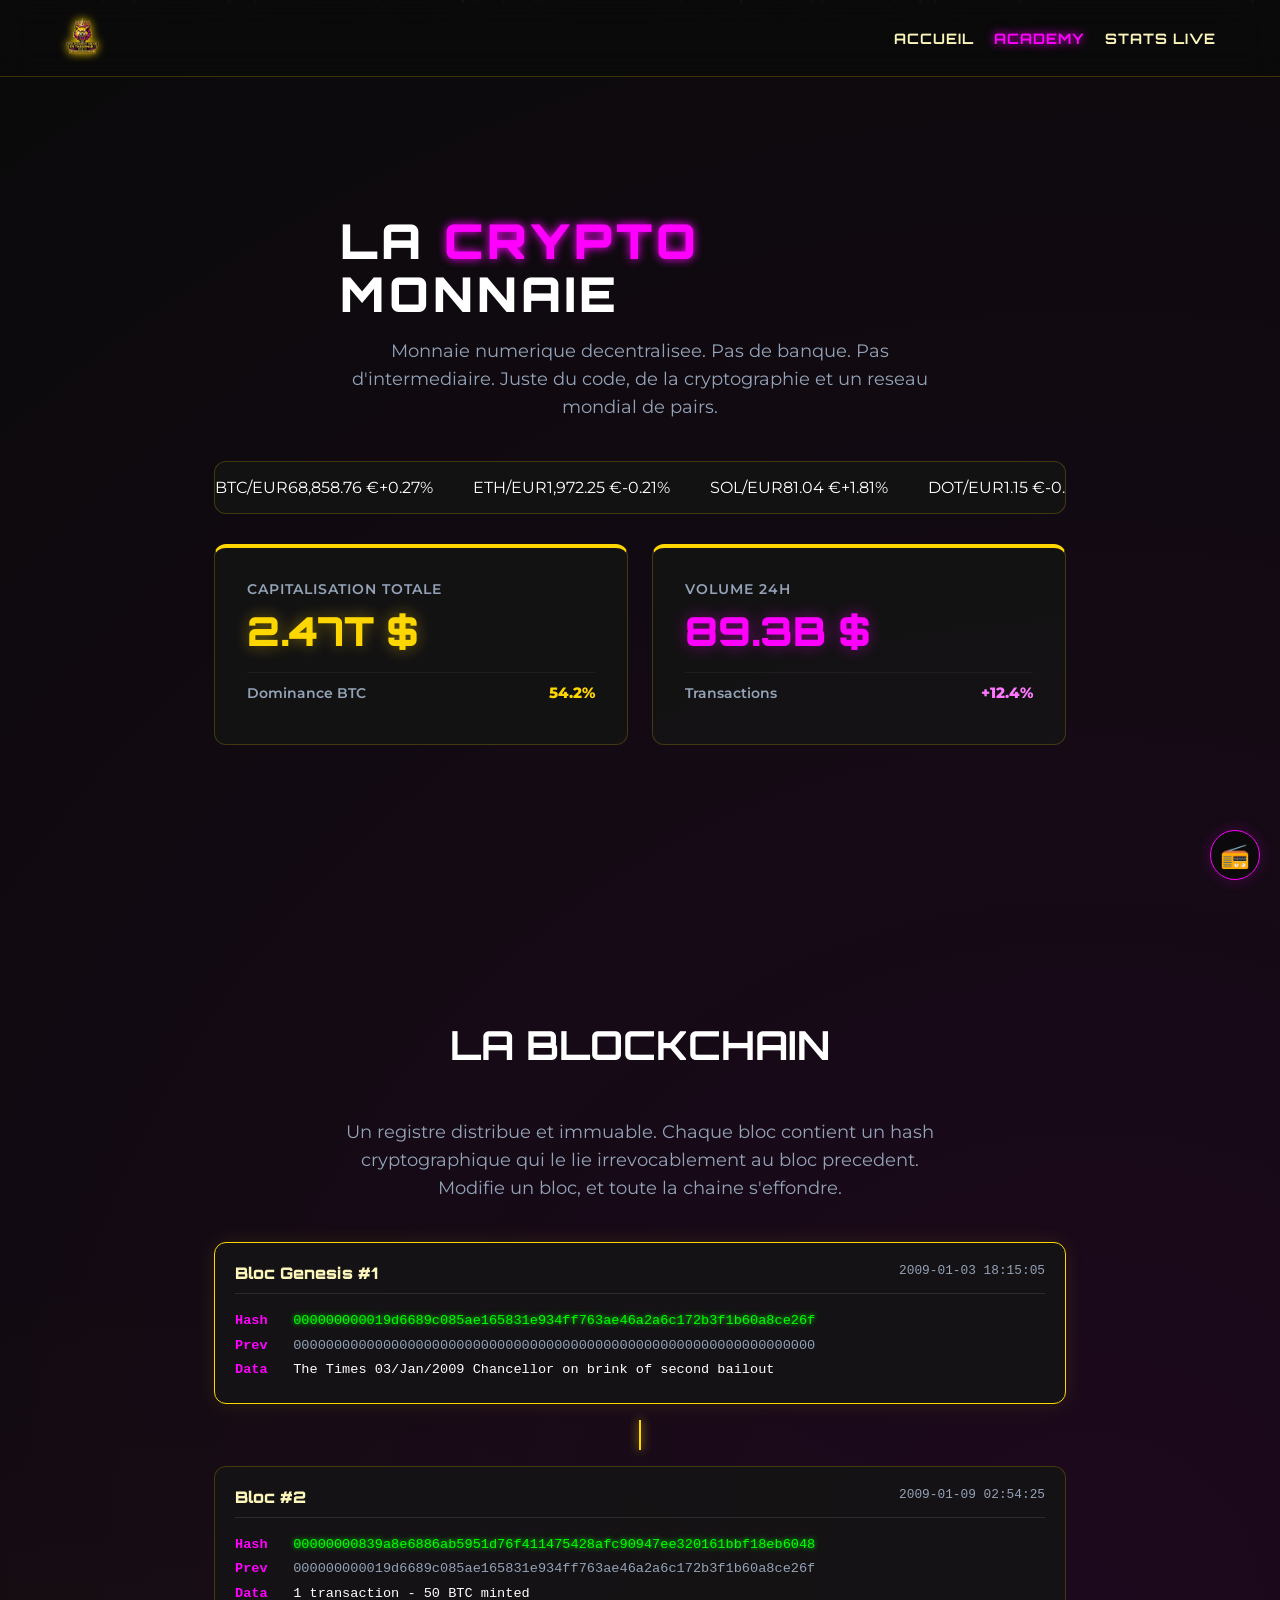
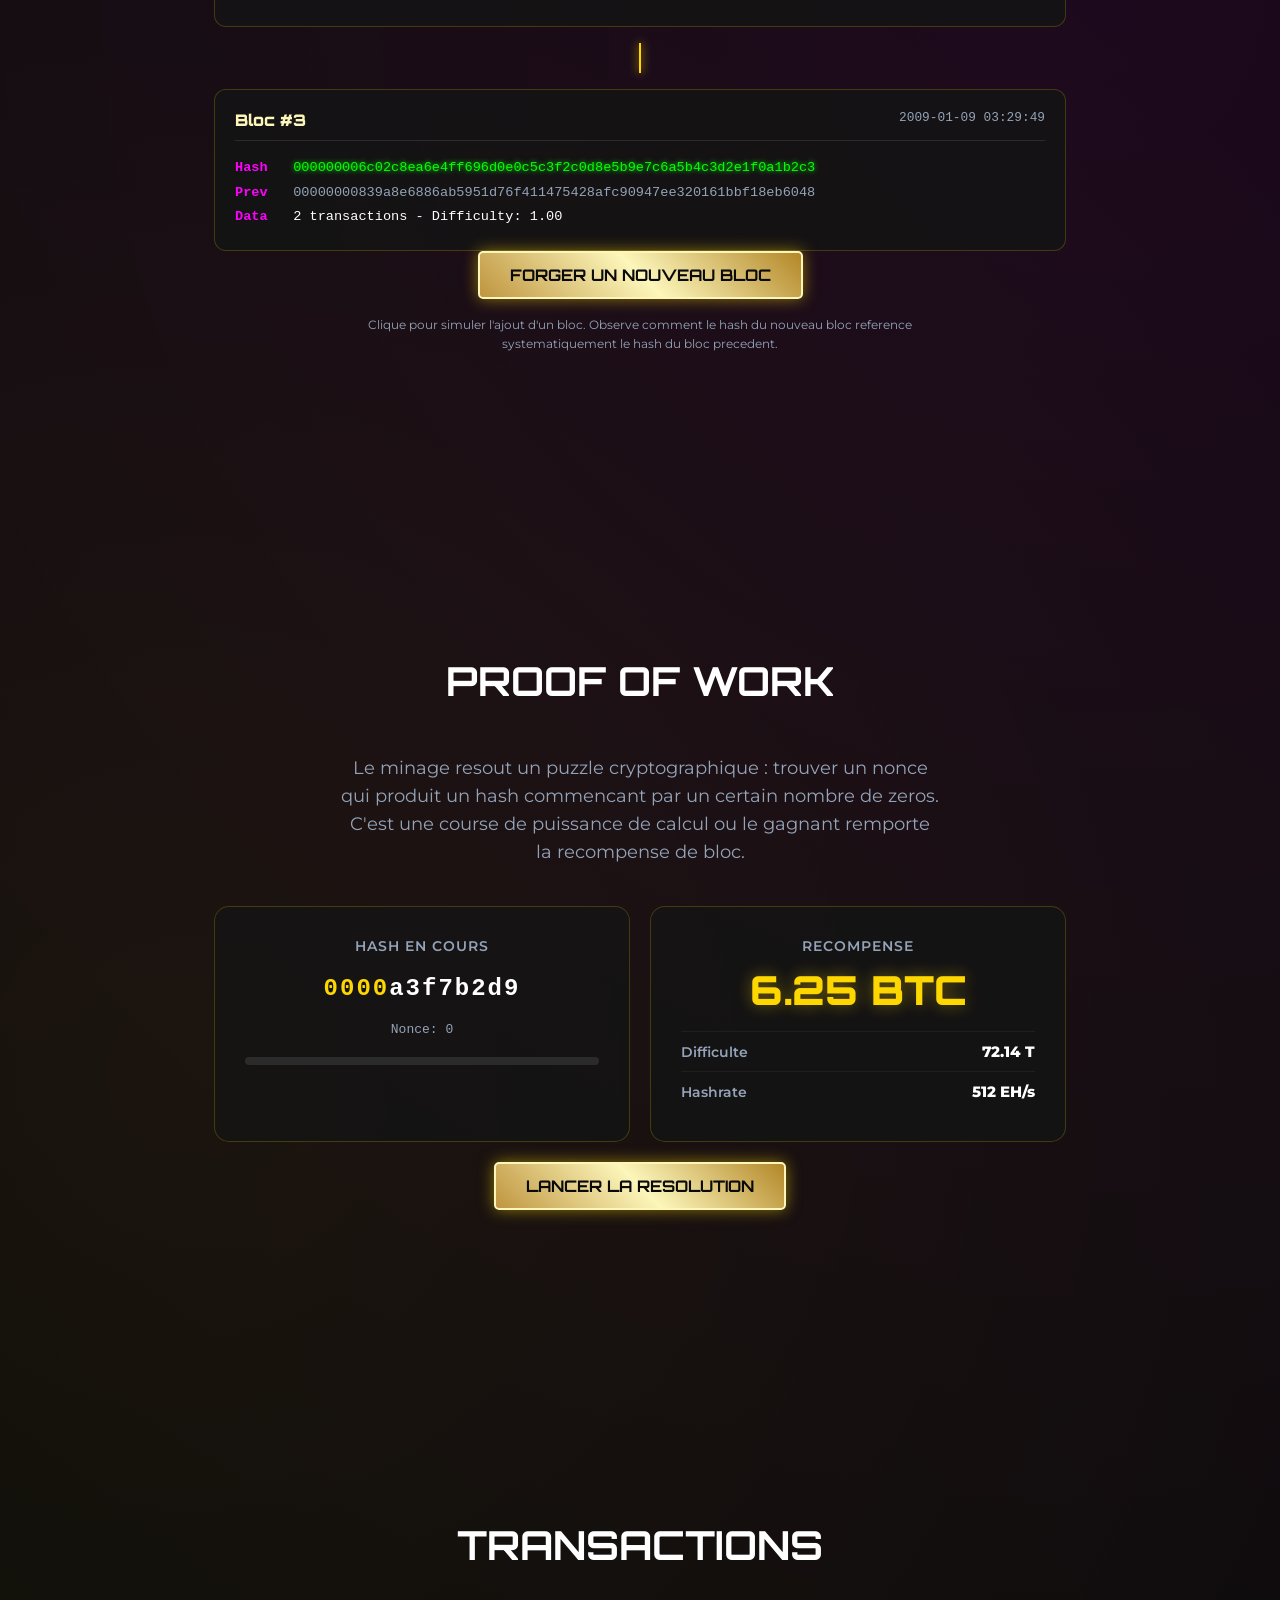
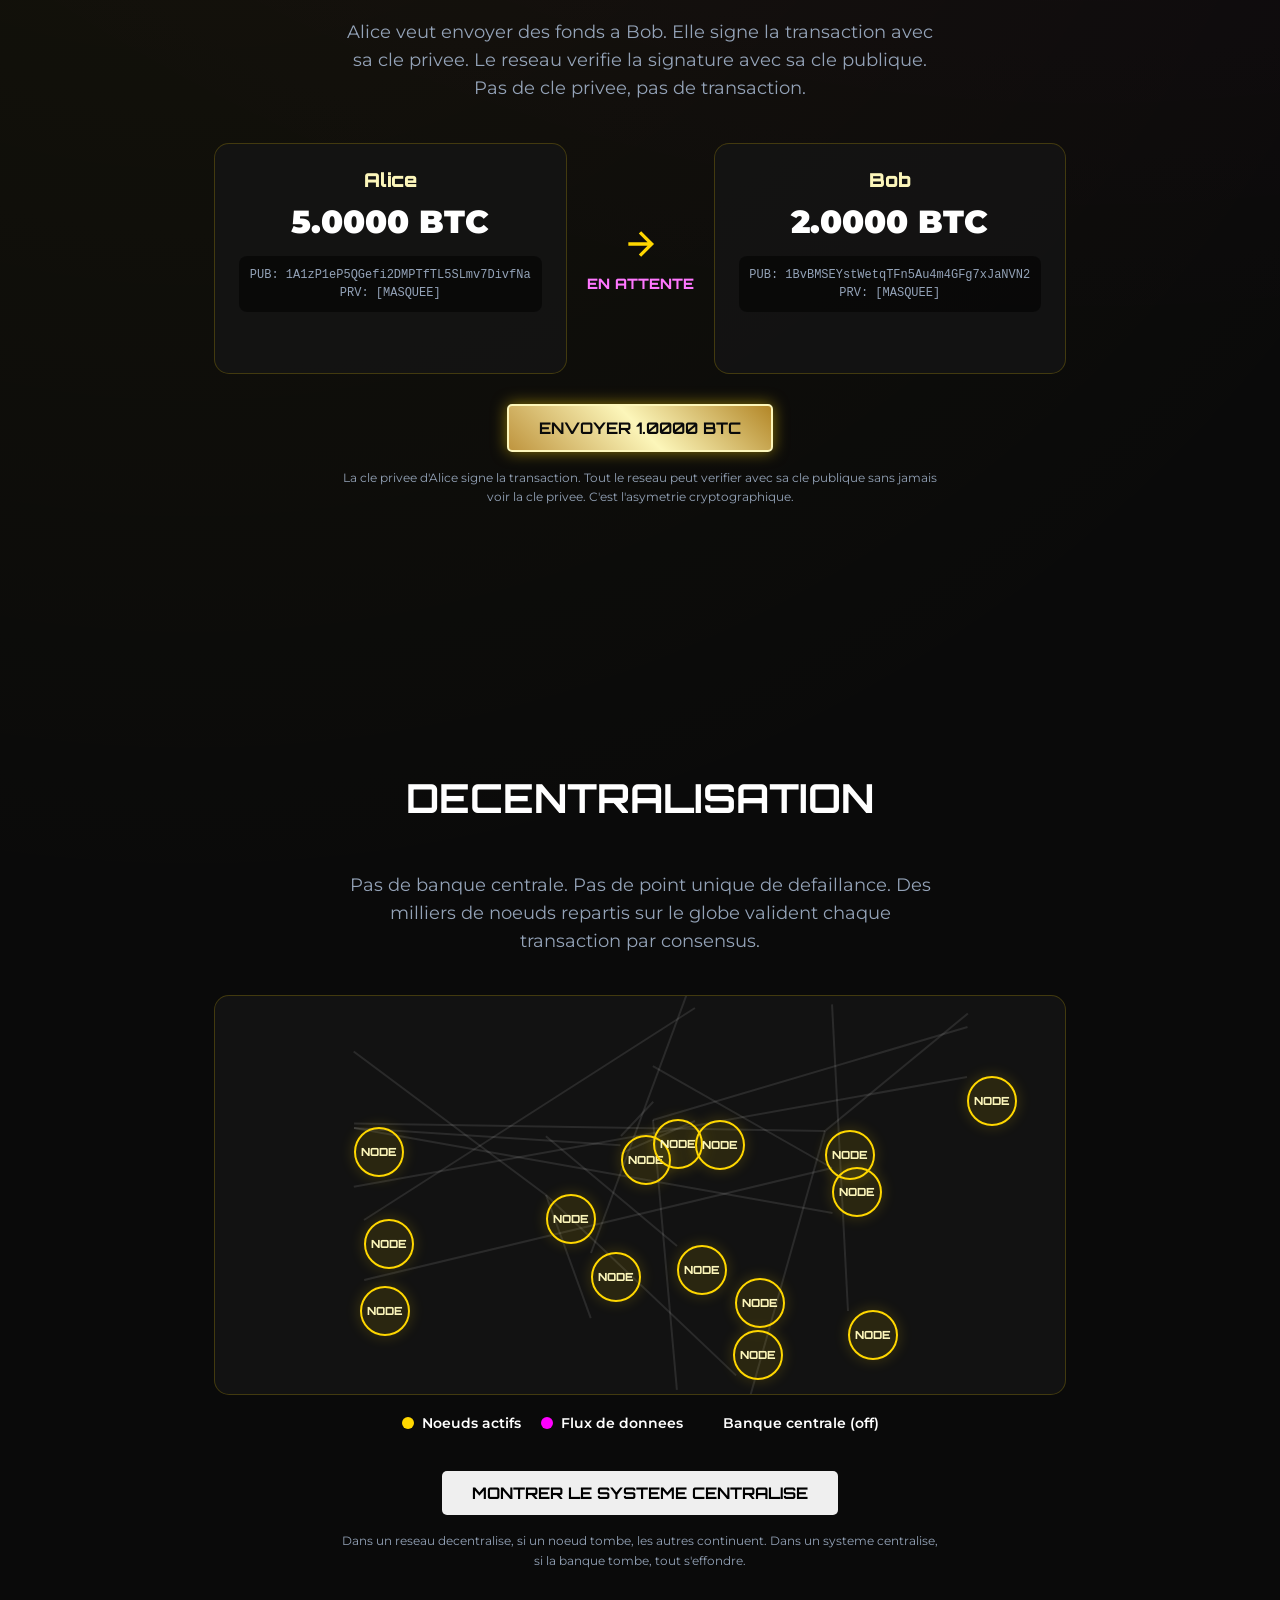
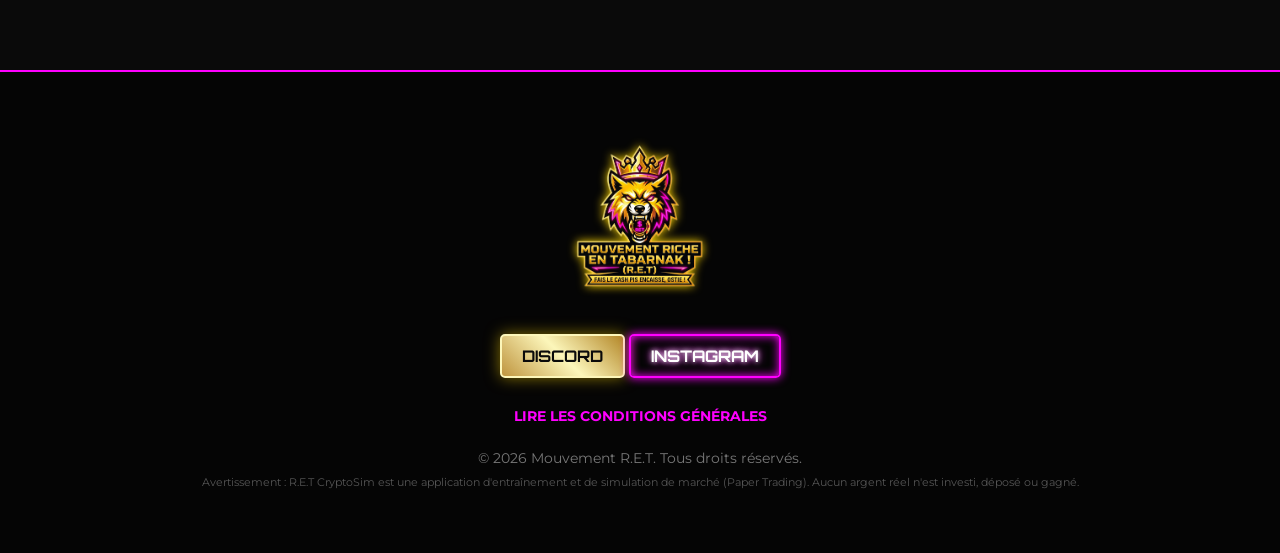
==== academy.html @ a4ea676a "Add files via upload" ====
<!DOCTYPE html>
<html lang="fr">
<head>
    <meta charset="UTF-8">
    <meta name="viewport" content="width=device-width, initial-scale=1.0">
    <title>R.E.T Academy ! Comment Fonctionne la Crypto</title>
    <link href="https://fonts.googleapis.com/css2?family=Montserrat:wght@400;600;800&family=Orbitron:wght@700;900&display=swap" rel="stylesheet">
    <link rel="stylesheet" href="theme.css">
    <style>
        /* Academy-specific overrides */
        :root {
            --purple: #ff00ff; /* Harmonized with neon-pink */
            --purple-light: #ff77ff;
            --gold: #ffd700;
        }

        .header { display: none; } /* Hide old header */
        
        .section {
            min-height: 100vh;
            display: flex; flex-direction: column;
            justify-content: center; align-items: center;
            padding: 120px 24px 60px;
            position: relative;
            max-width: 900px; margin: 0 auto;
        }

        .intro-hero h1 {
            font-size: 48px; font-weight: 900;
            text-transform: uppercase; letter-spacing: 4px;
            line-height: 1.1; margin-bottom: 16px;
            font-family: 'Orbitron', sans-serif;
        }

        .highlight {
            color: var(--neon-pink);
            text-shadow: 0 0 10px var(--neon-pink);
        }

        .ticker-wrap {
            width: 100%; overflow: hidden;
            background: var(--card-bg);
            border: 1px solid var(--border-color);
            border-radius: 12px;
            padding: 16px 0; margin-bottom: 30px;
        }

        .ticker {
            display: flex; gap: 40px;
            animation: ticker 20s linear infinite;
            white-space: nowrap;
        }
        @keyframes ticker { 0% { transform: translateX(0); } 100% { transform: translateX(-50%); } }

        .blockchain-flow { display: flex; flex-direction: column; gap: 16px; width: 100%; position: relative; }
        .block-item {
            background: var(--card-bg);
            border: 1px solid var(--border-color);
            border-radius: 12px;
            padding: 20px;
            position: relative;
            z-index: 2;
            transition: 0.3s;
        }
        .block-item.active { border-color: var(--gold-main); box-shadow: 0 0 20px rgba(255, 215, 0, 0.1); }
        
        .block-header { display: flex; justify-content: space-between; margin-bottom: 15px; border-bottom: 1px solid rgba(255,255,255,0.1); padding-bottom: 10px; }
        .block-number { font-weight: 900; color: var(--gold-light); font-family: 'Orbitron', sans-serif; }
        .block-time { color: #94a3b8; font-size: 0.8rem; font-family: monospace; }
        
        .block-hash { font-family: monospace; font-size: 0.85rem; line-height: 1.8; word-break: break-all; }
        .block-hash .label { color: var(--neon-pink); font-weight: 700; display: inline-block; width: 50px; }
        .block-hash .value { color: #00ff00; text-shadow: 0 0 5px #00ff00; }
        .block-hash .prev { color: #94a3b8; }

        .block-connector {
            width: 2px; height: 30px;
            background: var(--gold-main);
            margin: 0 auto;
            position: relative;
            z-index: 1;
            box-shadow: 0 0 10px var(--gold-main);
        }

        .mining-dashboard { display: grid; grid-template-columns: 1fr 1fr; gap: 20px; margin-bottom: 20px; width: 100%; }
        @media (max-width: 768px) { .mining-dashboard { grid-template-columns: 1fr; } }

        .mining-visual {
            background: var(--card-bg);
            border: 1px solid var(--border-color);
            border-radius: 15px;
            padding: 30px; text-align: center;
            position: relative;
            overflow: hidden;
        }
        
        .hash-display { font-family: monospace; font-size: 1.5rem; margin: 20px 0; font-weight: 900; letter-spacing: 2px; }
        .hash-display .target { color: var(--gold-main); }
        .hash-display .changing { color: #fff; }
        .nonce-display { color: #94a3b8; font-family: monospace; margin-bottom: 20px; }
        
        .progress-track { width: 100%; height: 8px; background: rgba(255,255,255,0.1); border-radius: 4px; overflow: hidden; }
        .progress-fill { width: 0%; height: 100%; background: var(--gold-main); box-shadow: 0 0 10px var(--gold-main); transition: width 0.05s linear; }
        
        .reward-badge {
            position: absolute; inset: 0; background: rgba(0, 255, 0, 0.1); backdrop-filter: blur(5px);
            display: flex; flex-direction: column; justify-content: center; align-items: center;
            color: #00ff00; font-weight: 900; font-size: 1.2rem; text-shadow: 0 0 10px #00ff00;
            opacity: 0; pointer-events: none; transition: 0.3s; z-index: 10;
        }
        .reward-badge.show { opacity: 1; }

        .tx-scene { display: flex; align-items: center; justify-content: space-between; gap: 20px; width: 100%; margin-bottom: 30px; }
        @media (max-width: 768px) { .tx-scene { flex-direction: column; } }
        
        .wallet-card {
            background: var(--card-bg);
            border: 1px solid var(--border-color);
            border-radius: 15px;
            padding: 24px; text-align: center;
            flex: 1; position: relative;
            transition: 0.3s;
        }
        .wallet-card.sending { border-color: var(--neon-pink); box-shadow: 0 0 20px rgba(255,0,255,0.2); transform: scale(1.05); }
        .wallet-card.receiving { border-color: #00ff00; box-shadow: 0 0 20px rgba(0,255,0,0.2); transform: scale(1.05); }
        
        .wallet-name { font-weight: 900; font-family: 'Orbitron', sans-serif; font-size: 1.2rem; color: var(--gold-light); margin-bottom: 10px; }
        .wallet-balance { font-size: 2rem; font-weight: 900; margin-bottom: 15px; color: #fff; }
        .wallet-key { font-family: monospace; font-size: 0.75rem; color: #94a3b8; line-height: 1.5; background: rgba(0,0,0,0.5); padding: 10px; border-radius: 8px; word-break: break-all; }
        
        .signature-strip { background: var(--neon-pink); color: #fff; font-size: 0.7rem; font-weight: 800; padding: 4px; margin-top: 15px; border-radius: 4px; opacity: 0; transition: 0.3s; }
        .signature-strip.visible { opacity: 1; }
        
        .tx-arrow { display: flex; flex-direction: column; align-items: center; color: var(--gold-main); }
        .tx-arrow svg { width: 40px; height: 40px; stroke: currentColor; stroke-width: 2; fill: none; margin-bottom: 10px; }
        .tx-status { font-family: 'Orbitron', sans-serif; font-weight: 800; font-size: 0.9rem; color: var(--purple-light); }

        .network-container {
            width: 100%; height: 400px;
            background: var(--card-bg);
            border: 1px solid var(--border-color);
            border-radius: 15px;
            position: relative; overflow: hidden;
            margin-bottom: 20px;
        }
        
        .network-node {
            position: absolute; width: 50px; height: 50px;
            background: rgba(255, 215, 0, 0.1); border: 2px solid var(--gold-main);
            border-radius: 50%; display: flex; justify-content: center; align-items: center;
            font-family: 'Orbitron', sans-serif; font-size: 0.7rem; font-weight: 800;
            color: var(--gold-light); z-index: 2; box-shadow: 0 0 15px rgba(255, 215, 0, 0.2);
            transition: all 0.5s ease;
            animation: pulse-node 2s infinite alternate;
        }
        @keyframes pulse-node { to { box-shadow: 0 0 25px rgba(255, 215, 0, 0.5); } }
        
        .network-node.active { background: var(--neon-pink); border-color: var(--neon-pink); color: #fff; box-shadow: 0 0 20px var(--neon-pink); animation: pulse-active 1s infinite alternate; }
        @keyframes pulse-active { to { box-shadow: 0 0 40px var(--neon-pink); } }
        
        .network-line {
            position: absolute; height: 2px; background: rgba(255, 255, 255, 0.1);
            transform-origin: 0 50%; z-index: 1; transition: all 0.5s ease;
        }
        .network-line.active { background: linear-gradient(90deg, var(--neon-pink), var(--gold-main)); box-shadow: 0 0 10px var(--neon-pink); height: 3px; }
        
        .central-entity {
            position: absolute; top: 50%; left: 50%; transform: translate(-50%, -50%) scale(0.5);
            width: 100px; height: 100px; background: #0a0a0a; border: 3px solid #ff3333;
            border-radius: 50%; display: flex; justify-content: center; align-items: center;
            font-family: 'Orbitron', sans-serif; font-weight: 900; color: #ff3333;
            box-shadow: 0 0 30px rgba(255,0,0,0.6); z-index: 5; opacity: 0; transition: all 0.5s cubic-bezier(0.175, 0.885, 0.32, 1.275);
            pointer-events: none;
        }
        .central-entity.visible { opacity: 1; transform: translate(-50%, -50%) scale(1); pointer-events: auto; }
        
        .network-legend { display: flex; gap: 20px; justify-content: center; flex-wrap: wrap; margin-bottom: 20px; }
        .legend-item { display: flex; align-items: center; gap: 8px; font-size: 0.85rem; font-weight: 600; }
        .legend-dot { width: 12px; height: 12px; border-radius: 50%; }
        
        /* Specific state for centralized nodes to ensure they are on top of lines but below bank */
        .network-node { z-index: 4; }
        .network-line { z-index: 2; }

        /* Bottom Navigation Fixed */
        .bottom-nav {
            position: fixed; bottom: 0; left: 0; right: 0;
            background: rgba(10, 10, 10, 0.95); backdrop-filter: blur(15px);
            border-top: 1px solid var(--border-color);
            display: flex; justify-content: space-around; align-items: center;
            padding: 10px 0; z-index: 1000; box-shadow: 0 -10px 30px rgba(0,0,0,0.5);
        }
        
        .nav-item {
            display: flex; flex-direction: column; align-items: center; gap: 4px;
            color: #94a3b8; text-decoration: none; font-size: 0.75rem; font-weight: 700;
            transition: 0.3s; padding: 5px 15px; border-radius: 12px;
        }
        .nav-item svg { width: 24px; height: 24px; stroke: currentColor; stroke-width: 2; fill: none; }
        .nav-item:hover, .nav-item.active { color: var(--gold-main); background: rgba(255,215,0,0.1); }
        
        .particles { position: fixed; inset: 0; pointer-events: none; z-index: 0; overflow: hidden; }
        .particle {
            position: absolute; width: 3px; height: 3px; background: var(--gold-main);
            border-radius: 50%; box-shadow: 0 0 10px var(--gold-main);
            animation: float 20s infinite linear; opacity: 0;
        }
        @keyframes float {
            0% { transform: translateY(100vh) translateX(0); opacity: 0; }
            10% { opacity: 0.5; }
            90% { opacity: 0.5; }
            100% { transform: translateY(-100px) translateX(100px); opacity: 0; }
        }
    </style>
</head>
<body>

<div class="particles" id="particles"></div>

<nav class="navbar">
    <a href="index.html"><img src="RETtransp.jpg" alt="Logo R.E.T" class="nav-logo"></a>
    <div class="nav-links">
        <a href="index.html" class="nav-link">Accueil</a>
        <a href="academy.html" class="nav-link active">Academy</a>
        <a href="analytics.html" class="nav-link">Stats Live</a>
    </div>
</nav>

<main id="app-content">
<section class="section" id="intro">
    <div class="intro-hero fade-in">
        <h1>La <span class="highlight">Crypto</span><br>Monnaie</h1>
        <p class="section-subtitle">
            Monnaie numerique decentralisee. Pas de banque. Pas d'intermediaire. 
            Juste du code, de la cryptographie et un reseau mondial de pairs.
        </p>
    </div>

    <div class="ticker-wrap fade-in delay-1">
        <div class="ticker">
            <div class="ticker-item"><span class="ticker-pair">BTC/EUR</span><span class="ticker-price">68,858.76 &euro;</span><span class="ticker-change pos">+0.27%</span></div>
            <div class="ticker-item"><span class="ticker-pair">ETH/EUR</span><span class="ticker-price">1,972.25 &euro;</span><span class="ticker-change neg">-0.21%</span></div>
            <div class="ticker-item"><span class="ticker-pair">SOL/EUR</span><span class="ticker-price">81.04 &euro;</span><span class="ticker-change pos">+1.81%</span></div>
            <div class="ticker-item"><span class="ticker-pair">DOT/EUR</span><span class="ticker-price">1.15 &euro;</span><span class="ticker-change neg">-0.73%</span></div>
            <div class="ticker-item"><span class="ticker-pair">ENA/EUR</span><span class="ticker-price">0.11 &euro;</span><span class="ticker-change neg">-0.08%</span></div>
            <div class="ticker-item"><span class="ticker-pair">BTC/EUR</span><span class="ticker-price">68,858.76 &euro;</span><span class="ticker-change pos">+0.27%</span></div>
            <div class="ticker-item"><span class="ticker-pair">ETH/EUR</span><span class="ticker-price">1,972.25 &euro;</span><span class="ticker-change neg">-0.21%</span></div>
            <div class="ticker-item"><span class="ticker-pair">SOL/EUR</span><span class="ticker-price">81.04 &euro;</span><span class="ticker-change pos">+1.81%</span></div>
            <div class="ticker-item"><span class="ticker-pair">DOT/EUR</span><span class="ticker-price">1.15 &euro;</span><span class="ticker-change neg">-0.73%</span></div>
            <div class="ticker-item"><span class="ticker-pair">ENA/EUR</span><span class="ticker-price">0.11 &euro;</span><span class="ticker-change neg">-0.08%</span></div>
        </div>
    </div>

    <div class="grid-2 fade-in delay-2">
        <div class="card">
            <div class="card-label">Capitalisation Totale</div>
            <div class="card-value gold">2.47T $</div>
            <div class="stat-row">
                <span class="stat-label">Dominance BTC</span>
                <span class="stat-value" style="color: var(--gold)">54.2%</span>
            </div>
        </div>
        <div class="card">
            <div class="card-label">Volume 24H</div>
            <div class="card-value purple">89.3B $</div>
            <div class="stat-row">
                <span class="stat-label">Transactions</span>
                <span class="stat-value" style="color: var(--purple-light)">+12.4%</span>
            </div>
        </div>
    </div>
</section>

<section class="section" id="blockchain">
    <h2 class="section-title fade-in">La Blockchain</h2>
    <p class="section-subtitle fade-in">
        Un registre distribue et immuable. Chaque bloc contient un hash cryptographique 
        qui le lie irrevocablement au bloc precedent. Modifie un bloc, et toute la chaine s'effondre.
    </p>

    <div class="blockchain-flow fade-in delay-1" id="blockchain-flow">
        <div class="block-item active" id="block-1">
            <div class="block-header">
                <span class="block-number">Bloc Genesis #1</span>
                <span class="block-time">2009-01-03 18:15:05</span>
            </div>
            <div class="block-hash">
                <div><span class="label">Hash      </span> <span class="value">000000000019d6689c085ae165831e934ff763ae46a2a6c172b3f1b60a8ce26f</span></div>
                <div><span class="label">Prev      </span> <span class="prev">0000000000000000000000000000000000000000000000000000000000000000</span></div>
                <div><span class="label">Data      </span> <span style="color: var(--text-muted)">The Times 03/Jan/2009 Chancellor on brink of second bailout</span></div>
            </div>
        </div>

        <div class="block-connector"></div>

        <div class="block-item" id="block-2">
            <div class="block-header">
                <span class="block-number">Bloc #2</span>
                <span class="block-time">2009-01-09 02:54:25</span>
            </div>
            <div class="block-hash">
                <div><span class="label">Hash      </span> <span class="value">00000000839a8e6886ab5951d76f411475428afc90947ee320161bbf18eb6048</span></div>
                <div><span class="label">Prev      </span> <span class="prev">000000000019d6689c085ae165831e934ff763ae46a2a6c172b3f1b60a8ce26f</span></div>
                <div><span class="label">Data      </span> <span style="color: var(--text-muted)">1 transaction - 50 BTC minted</span></div>
            </div>
        </div>

        <div class="block-connector"></div>

        <div class="block-item" id="block-3">
            <div class="block-header">
                <span class="block-number">Bloc #3</span>
                <span class="block-time">2009-01-09 03:29:49</span>
            </div>
            <div class="block-hash">
                <div><span class="label">Hash      </span> <span class="value">000000006c02c8ea6e4ff696d0e0c5c3f2c0d8e5b9e7c6a5b4c3d2e1f0a1b2c3</span></div>
                <div><span class="label">Prev      </span> <span class="prev">00000000839a8e6886ab5951d76f411475428afc90947ee320161bbf18eb6048</span></div>
                <div><span class="label">Data      </span> <span style="color: var(--text-muted)">2 transactions - Difficulty: 1.00</span></div>
            </div>
        </div>
    </div>

    <button class="btn btn-gold fade-in delay-2" onclick="addBlock()">
        Forger un Nouveau Bloc
    </button>
    <p class="section-subtitle" style="margin-top: 16px; font-size: 12px;">
        Clique pour simuler l'ajout d'un bloc. Observe comment le hash du nouveau bloc 
        reference systematiquement le hash du bloc precedent.
    </p>
</section>

<section class="section" id="mining">
    <h2 class="section-title fade-in">Proof of Work</h2>
    <p class="section-subtitle fade-in">
        Le minage resout un puzzle cryptographique : trouver un nonce qui produit un hash 
        commencant par un certain nombre de zeros. C'est une course de puissance de calcul 
        ou le gagnant remporte la recompense de bloc.
    </p>

    <div class="mining-dashboard fade-in delay-1">
        <div class="mining-visual" id="mine-panel">
            <div class="card-label">Hash en cours</div>
            <div class="hash-display" id="hash-display">
                <span class="target">0000</span><span class="changing">a3f7b2d9</span>
            </div>
            <div class="nonce-display" id="nonce-display">Nonce: 0</div>
            <div class="progress-track">
                <div class="progress-fill" id="mine-progress"></div>
            </div>
        </div>
        <div class="mining-visual">
            <div class="card-label">Recompense</div>
            <div class="card-value gold" style="margin-top: 10px;">6.25 BTC</div>
            <div class="stat-row">
                <span class="stat-label">Difficulte</span>
                <span class="stat-value">72.14 T</span>
            </div>
            <div class="stat-row">
                <span class="stat-label">Hashrate</span>
                <span class="stat-value">512 EH/s</span>
            </div>
            <div class="reward-badge" id="reward-badge">
                <span style="font-size: 16px;">&#10003;</span> BLOC VALIDE
            </div>
        </div>
    </div>

    <button class="btn btn-gold fade-in delay-2" onclick="startMining()" id="mine-btn">
        Lancer la Resolution
    </button>
</section>

<section class="section" id="tx">
    <h2 class="section-title fade-in">Transactions</h2>
    <p class="section-subtitle fade-in">
        Alice veut envoyer des fonds a Bob. Elle signe la transaction avec sa cle privee. 
        Le reseau verifie la signature avec sa cle publique. Pas de cle privee, pas de transaction.
    </p>

    <div class="tx-scene fade-in delay-1">
        <div class="wallet-card" id="wallet-alice">
            <div class="wallet-name">Alice</div>
            <div class="wallet-balance" id="balance-alice">5.0000 BTC</div>
            <div class="wallet-key">
                <span style="color: var(--text-dim)">PUB:</span> 1A1zP1eP5QGefi2DMPTfTL5SLmv7DivfNa<br>
                <span style="color: var(--text-dim)">PRV:</span> [MASQUEE]
            </div>
            <div class="signature-strip" id="sig-alice">SIGNATURE ECDSA VERIFIEE</div>
        </div>

        <div class="tx-arrow">
            <svg viewBox="0 0 24 24"><path d="M5 12h14M12 5l7 7-7 7"/></svg>
            <span class="tx-status" id="tx-status">EN ATTENTE</span>
        </div>

        <div class="wallet-card" id="wallet-bob">
            <div class="wallet-name">Bob</div>
            <div class="wallet-balance" id="balance-bob">2.0000 BTC</div>
            <div class="wallet-key">
                <span style="color: var(--text-dim)">PUB:</span> 1BvBMSEYstWetqTFn5Au4m4GFg7xJaNVN2<br>
                <span style="color: var(--text-dim)">PRV:</span> [MASQUEE]
            </div>
            <div class="signature-strip" id="sig-bob">TRANSACTION CONFIRMEE</div>
        </div>
    </div>

    <button class="btn btn-gold fade-in delay-2" onclick="sendTx()" id="tx-btn">
        Envoyer 1.0000 BTC
    </button>
    <p class="section-subtitle" style="margin-top: 16px; font-size: 12px;">
        La cle privee d'Alice signe la transaction. Tout le reseau peut verifier avec sa cle publique 
        sans jamais voir la cle privee. C'est l'asymetrie cryptographique.
    </p>
</section>

<section class="section" id="network">
    <h2 class="section-title fade-in">Decentralisation</h2>
    <p class="section-subtitle fade-in">
        Pas de banque centrale. Pas de point unique de defaillance. 
        Des milliers de noeuds repartis sur le globe valident chaque transaction par consensus.
    </p>

    <div class="network-container" id="network-viz">
        <div class="central-entity" id="central-bank">BCE</div>
    </div>

    <div class="network-legend">
        <div class="legend-item">
            <div class="legend-dot" style="background: var(--gold);"></div>
            <span>Noeuds actifs</span>
        </div>
        <div class="legend-item">
            <div class="legend-dot" style="background: var(--purple);"></div>
            <span>Flux de donnees</span>
        </div>
        <div class="legend-item">
            <div class="legend-dot" style="background: var(--red);"></div>
            <span>Banque centrale (off)</span>
        </div>
    </div>

    <div style="display: flex; gap: 12px; width: 100%; margin-top: 20px; justify-content: center;">
        <button class="btn btn-primary" onclick="toggleCentralized()" id="toggle-central">
            Montrer le Systeme Centralise
        </button>
    </div>
    <p class="section-subtitle" style="margin-top: 16px; font-size: 12px;" id="network-desc">
        Dans un reseau decentralise, si un noeud tombe, les autres continuent. 
        Dans un systeme centralise, si la banque tombe, tout s'effondre.
    </p>
</section>

<script>
(function() {
    // Particules — null-guard for SPA navigation (element may be outside #app-content)
    const particlesContainer = document.getElementById('particles');
    if (particlesContainer) {
        for(let i = 0; i < 30; i++) {
            const p = document.createElement('div');
            p.className = 'particle';
            p.style.left = Math.random() * 100 + 'vw';
            p.style.animationDelay = Math.random() * 15 + 's';
            p.style.opacity = Math.random() * 0.5;
            particlesContainer.appendChild(p);
        }
    }

    // Gestion de l'Ã©tat actif nav
    function setActive(el) {
        document.querySelectorAll('.nav-item').forEach(i => i.classList.remove('active'));
        document.querySelectorAll('.pill').forEach(i => i.classList.remove('active'));
        el.classList.add('active');
    }

    // Effet Blockchain
    var blockCount = 3;
    function addBlock() {
        const flow = document.getElementById('blockchain-flow');
        const connector = document.createElement('div');
        connector.className = 'block-connector';
        
        blockCount++;
        const block = document.createElement('div');
        block.className = 'block-item active';
        block.innerHTML = `
            <div class="block-header">
                <span class="block-number">Bloc #${blockCount}</span>
                <span class="block-time">${new Date().toISOString().replace('T', ' ').split('.')[0]}</span>
            </div>
            <div class="block-hash">
                <div><span class="label">Hash      </span> <span class="value">00000000${Math.random().toString(16).substring(2, 64)}</span></div>
                <div><span class="label">Prev      </span> <span class="prev">REFERENCE BLOC #${blockCount-1}</span></div>
                <div><span class="label">Data      </span> <span style="color: var(--text-muted)">Nouveau bloc forge avec succes</span></div>
            </div>
        `;
        
        flow.appendChild(connector);
        flow.appendChild(block);
        block.scrollIntoView({ behavior: 'smooth' });
    }

    // Simu Minage
    var mining = false;
    function startMining() {
        if(mining) return;
        mining = true;
        const btn = document.getElementById('mine-btn');
        const display = document.getElementById('hash-display');
        const nonce = document.getElementById('nonce-display');
        const progress = document.getElementById('mine-progress');
        const badge = document.getElementById('reward-badge');
        
        btn.innerText = "Calcul en cours...";
        badge.classList.remove('show');
        
        let p = 0;
        const interval = setInterval(() => {
            p += 2;
            progress.style.width = p + '%';
            display.innerHTML = `<span class="target">0000</span><span class="changing">${Math.random().toString(16).substring(2, 10)}</span>`;
            nonce.innerText = 'Nonce: ' + Math.floor(Math.random() * 1000000);
            
            if(p >= 100) {
                clearInterval(interval);
                mining = false;
                btn.innerText = "Lancer la Resolution";
                badge.classList.add('show');
            }
        }, 50);
    }

    // Simu Transaction
    function sendTx() {
        const status = document.getElementById('tx-status');
        const sig = document.getElementById('sig-alice');
        const btn = document.getElementById('tx-btn');
        const alice = document.getElementById('balance-alice');
        const bob = document.getElementById('balance-bob');
        
        btn.disabled = true;
        status.innerText = "SIGNATURE...";
        sig.classList.add('visible');
        
        setTimeout(() => {
            status.innerText = "DIFFUSION...";
            setTimeout(() => {
                status.innerText = "CONFIRME";
                alice.innerText = "4.0000 BTC";
                bob.innerText = "3.0000 BTC";
                document.getElementById('wallet-alice').classList.add('sending');
                document.getElementById('wallet-bob').classList.add('receiving');
                setTimeout(() => {
                    btn.disabled = false;
                }, 2000);
            }, 1500);
        }, 1000);
    }

    // Simu Decentralisation
    function toggleCentralized() {
        const viz = document.getElementById('network-viz');
        const bank = document.getElementById('central-bank');
        const btn = document.getElementById('toggle-central');
        const desc = document.getElementById('network-desc');
        
        // Supprimer les anciens noeuds et lignes (sauf la banque)
        const elementsToRemove = viz.querySelectorAll('.network-node, .network-line');
        elementsToRemove.forEach(el => el.remove());

        if(bank.classList.contains('visible')) {
            bank.classList.remove('visible');
            btn.innerText = "Montrer le Systeme Centralise";
            desc.innerText = "Dans un reseau decentralise, si un noeud tombe, les autres continuent.";
            initNetwork(false);
        } else {
            bank.classList.add('visible');
            btn.innerText = "Revenir au Reseau P2P";
            desc.innerText = "Dans un systeme centralise, si la banque tombe, tout s'effondre.";
            
            for(let i = 0; i < 12; i++) {
                const node = document.createElement('div');
                node.className = 'network-node';
                const angle = (i / 12) * Math.PI * 2;
                node.style.left = 50 + Math.cos(angle) * 35 + '%';
                node.style.top = 50 + Math.sin(angle) * 35 + '%';
                node.style.transform = 'translate(-50%, -50%)';
                node.innerText = 'USER';
                viz.appendChild(node);
                
                const line = document.createElement('div');
                line.className = 'network-line active';
                line.style.left = '50%';
                line.style.top = '50%';
                line.style.width = '35%';
                line.style.transform = `rotate(${angle * 180 / Math.PI}deg)`;
                viz.appendChild(line);
            }
        }
    }

    function initNetwork(clearAll = true) {
        const viz = document.getElementById('network-viz');
        if (!viz) return;

        if (clearAll) {
            viz.innerHTML = '';
            const bank = document.createElement('div');
            bank.className = 'central-entity';
            bank.id = 'central-bank';
            bank.textContent = 'BCE';
            viz.appendChild(bank);
        }
        
        const nodes = [];
        for(let i = 0; i < 15; i++) {
            const node = document.createElement('div');
            node.className = 'network-node';
            node.style.left = Math.random() * 80 + 10 + '%';
            node.style.top = Math.random() * 80 + 10 + '%';
            node.innerText = 'NODE';
            viz.appendChild(node);
            nodes.push(node);
        }
        
        for(let i = 0; i < 20; i++) {
            const n1 = nodes[Math.floor(Math.random() * nodes.length)];
            const n2 = nodes[Math.floor(Math.random() * nodes.length)];
            if(n1 === n2) continue;
            
            const line = document.createElement('div');
            line.className = 'network-line';
            const x1 = parseFloat(n1.style.left);
            const y1 = parseFloat(n1.style.top);
            const x2 = parseFloat(n2.style.left);
            const y2 = parseFloat(n2.style.top);
            
            const dist = Math.sqrt(Math.pow(x2-x1, 2) + Math.pow(y2-y1, 2));
            const angle = Math.atan2(y2-y1, x2-x1) * 180 / Math.PI;
            
            line.style.left = x1 + '%';
            line.style.top = y1 + '%';
            line.style.width = dist + '%';
            line.style.transform = `rotate(${angle}deg)`;
            viz.appendChild(line);
        }
    }

    initNetwork();

    // Expose to window for onclick attributes
    window.addBlock = addBlock;
    window.startMining = startMining;
    window.sendTx = sendTx;
    window.toggleCentralized = toggleCentralized;
})();
</script>
    <footer>
        <img src="RETtransp.jpg" alt="Logo R.E.T" style="max-width: 150px; filter: drop-shadow(0 0 5px var(--gold-main));">
        <div class="btn-container" style="margin-top: 2rem;">
            <a href="https://discord.gg/yRrKqXx8cf" target="_blank" class="btn btn-gold" style="padding: 10px 20px; font-size: 1rem;">Discord</a>
            <a href="https://www.instagram.com/ret_2027/" target="_blank" class="btn btn-neon" style="padding: 10px 20px; font-size: 1rem;">Instagram</a>
        </div>
        
        <p style="margin-top: 1.5rem;">
            <a href="index.html#conditions" style="color: var(--neon-pink); text-decoration: none; font-size: 0.9rem; font-weight: bold; text-transform: uppercase;">Lire les Conditions Générales</a>
        </p>

        <p style="color: #777; margin-top: 1.5rem; font-size: 0.9rem;">© 2026 Mouvement R.E.T. Tous droits réservés.</p>
        <p style="font-size: 0.7rem; color: #555; margin-top: 0.5rem;">Avertissement : R.E.T CryptoSim est une application d'entraînement et de simulation de marché (Paper Trading). Aucun argent réel n'est investi, déposé ou gagné.</p>
    </footer>
</main>

<div class="radio-player-widget collapsed" id="radioWidget" onclick="toggleRadioCollapse(event)">
    <div class="radio-toggle" id="radioToggleBtn" onclick="toggleRadioCollapse(event)">✖</div>
    <div class="radio-content" id="radioContent">
        <div class="radio-btn-icon" id="playIcon" onclick="toggleRadio(event)">▶</div>
        <div class="radio-info" onclick="toggleRadio(event)">
            <span class="radio-title">R.E.T Radio</span>
            <span class="radio-status" id="radioStatus">En pause</span>
        </div>
        
        <div class="volume-container" id="volumeContainer">
            <span class="volume-icon" id="muteIcon" onclick="toggleMute(event)">🔊</span>
            <input type="range" id="volSlider" class="volume-slider" min="0" max="1" step="0.01" value="0.5">
        </div>
    </div>
</div>

<audio id="retAudio" src="https://stream-289.zeno.fm/3hwzff8eunhvv?zt=eyJhbGciOiJIUzI1NiJ9.eyJzdHJlYW0iOiIzaHd6ZmY4ZXVuaHZ2IiwiaG9zdCI6InN0cmVhbS0yODkuemVuby5mbSIsInJ0dGwiOjUsImp0aSI6Il9GVk5FN3djUmRhNllQQUhZZl9aRkEiLCJpYXQiOjE3Nzg1MjM2MjEsImV4cCI6MTc3ODUyMzY4MX0.fV4Pxn9ZHs5DvtwNcL0A6oMiWC_zOVWSBAC7WTfFqiM" preload="none"></audio>

<script src="radio.js"></script>
<script src="router.js"></script>
</body>
</html>
---- theme.css ----
/* RET Global Theme System */
:root {
    --neon-pink: #ff00ff;
    --neon-pink-dark: #b300b3;
    --gold-light: #fcf6ba;
    --gold-main: #ffd700;
    --gold-dark: #aa771c;
    --bg-black: #0a0a0a;
    --card-bg: rgba(20, 20, 20, 0.85);
    --border-color: rgba(255, 215, 0, 0.2);
    --transition-fast: 0.3s ease;
}

* {
    box-sizing: border-box;
    margin: 0;
    padding: 0;
    scroll-behavior: smooth;
}

body {
    background-color: var(--bg-black);
    color: #ffffff;
    font-family: 'Montserrat', sans-serif;
    background-image: 
        radial-gradient(circle at 15% 50%, rgba(255, 215, 0, 0.05) 0%, transparent 50%),
        radial-gradient(circle at 85% 30%, rgba(255, 0, 255, 0.08) 0%, transparent 50%);
    overflow-x: hidden;
}

/* Typography */
h1, h2, h3, h4, .neon-title {
    font-family: 'Orbitron', sans-serif;
    text-transform: uppercase;
}

.neon-pink-text {
    color: #fff;
    text-shadow:
        0 0 5px #fff,
        0 0 10px #fff,
        0 0 20px var(--neon-pink),
        0 0 40px var(--neon-pink),
        0 0 80px var(--neon-pink);
}

.gold-text {
    background: linear-gradient(to right, #bf953f, var(--gold-light), #b38728, var(--gold-light), var(--gold-dark));
    -webkit-background-clip: text;
    background-clip: text;
    color: transparent;
    font-weight: 900;
    text-shadow: 0px 2px 4px rgba(0,0,0,0.8);
}

/* Navigation */
.navbar {
    position: fixed;
    top: 0;
    left: 0;
    right: 0;
    z-index: 1000;
    background: rgba(10, 10, 10, 0.8);
    backdrop-filter: blur(15px);
    border-bottom: 1px solid var(--border-color);
    padding: 1rem 5%;
    display: flex;
    align-items: center;
    justify-content: space-between;
}

.nav-logo {
    height: 40px;
    filter: drop-shadow(0 0 5px var(--gold-main));
}

.nav-links {
    display: flex;
    gap: 20px;
}

.nav-link {
    color: var(--gold-light);
    text-decoration: none;
    font-family: 'Orbitron', sans-serif;
    font-size: 0.9rem;
    font-weight: 700;
    text-transform: uppercase;
    letter-spacing: 1px;
    transition: var(--transition-fast);
}

.nav-link:hover, .nav-link.active {
    color: var(--neon-pink);
    text-shadow: 0 0 10px var(--neon-pink);
}

/* Buttons */
.btn {
    display: inline-block;
    padding: 12px 30px;
    font-size: 1rem;
    font-family: 'Orbitron', sans-serif;
    text-decoration: none;
    text-transform: uppercase;
    font-weight: bold;
    border-radius: 5px;
    transition: var(--transition-fast);
    position: relative;
    overflow: hidden;
    z-index: 1;
    cursor: pointer;
    border: none;
}

.btn-gold {
    background: linear-gradient(45deg, #bf953f, var(--gold-light), #b38728);
    color: var(--bg-black);
    border: 2px solid var(--gold-light);
    box-shadow: 0 0 15px rgba(255, 215, 0, 0.5);
}

.btn-gold:hover {
    box-shadow: 0 0 30px rgba(255, 215, 0, 0.8);
    transform: translateY(-3px);
}

.btn-neon {
    background: transparent;
    color: #fff;
    border: 2px solid var(--neon-pink);
    box-shadow: 0 0 10px var(--neon-pink), inset 0 0 10px var(--neon-pink);
    text-shadow: 0 0 5px #fff, 0 0 10px var(--neon-pink);
}

.btn-neon:hover {
    background: var(--neon-pink);
    box-shadow: 0 0 30px var(--neon-pink), inset 0 0 20px var(--neon-pink-dark);
    transform: translateY(-3px);
}

/* Cards */
.card {
    background: var(--card-bg);
    border: 1px solid var(--border-color);
    border-top: 4px solid var(--gold-main);
    padding: 2rem;
    border-radius: 12px;
    transition: var(--transition-fast);
    position: relative;
    overflow: hidden;
}

.card:hover {
    transform: translateY(-5px);
    box-shadow: 0 10px 30px rgba(255, 215, 0, 0.1);
    border-color: var(--neon-pink);
}

/* Footer */
footer {
    text-align: center;
    padding: 4rem 2rem;
    background: #050505;
    border-top: 2px solid var(--neon-pink);
}

/* Sections */
section {
    padding: 5rem 10%;
}

.section-title {
    text-align: center;
    font-size: 2.5rem;
    margin-bottom: 3rem;
}

/* Utility */
.text-center { text-align: center; }
.m-auto { margin: 0 auto; }

/* =========================================
   GLOBAL UTILITIES & ENHANCEMENTS
   ========================================= */

/* Animations */
.fade-in { 
    animation: fadeIn 0.8s cubic-bezier(0.4, 0, 0.2, 1) forwards; 
    opacity: 0; 
    transform: translateY(20px); 
}
.delay-1 { animation-delay: 0.2s; }
.delay-2 { animation-delay: 0.4s; }

@keyframes fadeIn {
    to { opacity: 1; transform: translateY(0); }
}

/* Grids */
.grid-2 {
    display: grid;
    grid-template-columns: repeat(auto-fit, minmax(300px, 1fr));
    gap: 24px;
    width: 100%;
}

/* Subtitles */
.section-subtitle {
    text-align: center;
    color: #94a3b8;
    max-width: 600px;
    margin: 0 auto 40px;
    line-height: 1.6;
    font-size: 1.1rem;
}

/* Enhanced Card Elements */
.card-label {
    font-size: 0.9rem;
    color: #94a3b8;
    text-transform: uppercase;
    letter-spacing: 1px;
    margin-bottom: 8px;
    font-weight: 600;
}

.card-value {
    font-size: 2.5rem;
    font-weight: 900;
    font-family: 'Orbitron', sans-serif;
    margin-bottom: 16px;
    text-shadow: 0 0 15px rgba(255, 255, 255, 0.1);
}

.card-value.gold { color: var(--gold-main); text-shadow: 0 0 15px rgba(255, 215, 0, 0.4); }
.card-value.purple { color: var(--neon-pink); text-shadow: 0 0 15px rgba(255, 0, 255, 0.4); }

.stat-row {
    display: flex;
    justify-content: space-between;
    align-items: center;
    padding: 10px 0;
    border-top: 1px solid rgba(255, 255, 255, 0.05);
}

.stat-row:first-of-type {
    margin-top: 10px;
}

.stat-label {
    color: #94a3b8;
    font-size: 0.85rem;
    font-weight: 600;
}

.stat-value {
    font-weight: 800;
    font-size: 0.95rem;
}

/* Forms & Inputs */
.input-group {
    display: flex;
    gap: 10px;
    margin-bottom: 15px;
    flex-wrap: wrap;
}

input, select, textarea {
    background: rgba(10, 10, 10, 0.8);
    border: 1px solid var(--border-color);
    color: #fff;
    padding: 12px 16px;
    border-radius: 8px;
    font-family: 'Montserrat', sans-serif;
    font-size: 0.95rem;
    outline: none;
    transition: var(--transition-fast);
}

input:focus, select:focus, textarea:focus {
    border-color: var(--gold-main);
    box-shadow: 0 0 15px rgba(255, 215, 0, 0.2);
}

textarea {
    width: 100%;
    height: 120px;
    resize: vertical;
    line-height: 1.5;
}

/* --- Global Radio Player Widget --- */
.radio-player-widget {
    position: fixed;
    bottom: 20px;
    right: 20px;
    background: rgba(10, 10, 10, 0.85);
    border: 1px solid var(--neon-pink);
    padding: 10px 20px;
    border-radius: 50px;
    display: flex;
    align-items: center;
    gap: 15px;
    z-index: 9999;
    box-shadow: 0 0 15px rgba(255, 0, 255, 0.2);
    transition: all 0.4s cubic-bezier(0.175, 0.885, 0.32, 1.275);
    backdrop-filter: blur(10px);
}

.radio-player-widget:hover {
    box-shadow: 0 0 25px rgba(255, 0, 255, 0.5);
    border-color: var(--gold-main);
}

.radio-player-widget.playing {
    animation: pulse-glow 2s infinite;
}

@keyframes pulse-glow {
    0% { box-shadow: 0 0 10px rgba(255, 0, 255, 0.2); }
    50% { box-shadow: 0 0 30px rgba(255, 0, 255, 0.6); }
    100% { box-shadow: 0 0 10px rgba(255, 0, 255, 0.2); }
}

/* Collapsed State */
.radio-player-widget.collapsed {
    padding: 10px;
    width: 50px;
    height: 50px;
    justify-content: center;
    border-radius: 50%;
    cursor: pointer;
}

.radio-player-widget.collapsed .radio-content {
    display: none;
}

.radio-player-widget.collapsed .radio-toggle {
    display: none; /* Hide minus button */
}

.radio-player-widget.collapsed::after {
    content: "📻";
    font-size: 1.5rem;
    display: block;
}

.radio-content {
    display: flex;
    align-items: center;
    gap: 15px;
}

.radio-toggle {
    cursor: pointer;
    color: #94a3b8;
    display: flex;
    align-items: center;
    justify-content: center;
    transition: 0.3s;
    font-size: 1.2rem;
    padding: 5px;
}

.radio-toggle:hover {
    color: var(--gold-main);
}

.radio-btn-icon, .radio-info {
    cursor: pointer;
}

.radio-btn-icon {
    font-size: 1.5rem;
    color: var(--gold-main);
    text-shadow: 0 0 10px rgba(255, 215, 0, 0.4);
    transition: 0.3s;
    min-width: 30px;
    text-align: center;
}

.radio-btn-icon:hover {
    transform: scale(1.1);
    color: var(--neon-pink);
}

.radio-info {
    display: flex;
    flex-direction: column;
    min-width: 100px;
}

.radio-title {
    font-family: 'Orbitron', sans-serif;
    font-weight: 900;
    font-size: 0.8rem;
    color: var(--gold-light);
    letter-spacing: 1px;
}

.radio-status {
    font-size: 0.7rem;
    color: #94a3b8;
    text-transform: uppercase;
    font-weight: 700;
}

/* Volume System Fix */
.volume-container {
    display: flex;
    align-items: center;
    gap: 12px;
    background: rgba(255, 255, 255, 0.05);
    padding: 5px 15px;
    border-radius: 20px;
    border: 1px solid rgba(255, 215, 0, 0.1);
    flex: 1; /* Take remaining space */
    min-width: 150px;
}

.volume-icon {
    cursor: pointer;
    font-size: 1.2rem;
    transition: 0.3s;
    user-select: none;
}

.volume-icon:hover {
    transform: scale(1.2);
}

.volume-slider {
    -webkit-appearance: none;
    width: 100%;
    height: 6px;
    background: rgba(255, 255, 255, 0.1);
    border-radius: 5px;
    outline: none;
    cursor: pointer;
    border: none; /* Reset default border if any */
    padding: 0;
}

.volume-slider::-webkit-slider-thumb {
    -webkit-appearance: none;
    appearance: none;
    width: 14px;
    height: 14px;
    background: var(--gold-main);
    border-radius: 50%;
    box-shadow: 0 0 10px var(--gold-main);
    transition: 0.2s;
}

.volume-slider::-webkit-slider-thumb:hover {
    background: var(--neon-pink);
    box-shadow: 0 0 15px var(--neon-pink);
    transform: scale(1.2);
}

.volume-slider::-moz-range-thumb {
    width: 14px;
    height: 14px;
    background: var(--gold-main);
    border-radius: 50%;
    border: none;
    box-shadow: 0 0 10px var(--gold-main);
    transition: 0.2s;
}

.volume-slider::-moz-range-thumb:hover {
    background: var(--neon-pink);
    box-shadow: 0 0 15px var(--neon-pink);
    transform: scale(1.2);
}

/* Responsive adjustments */
@media (max-width: 600px) {
    .radio-player-widget:not(.collapsed) {
        width: calc(100% - 40px);
        left: 20px;
        right: 20px;
        padding: 10px 15px;
    }
    
    .radio-info {
        display: none; /* Hide text on small mobiles to save space */
    }
}
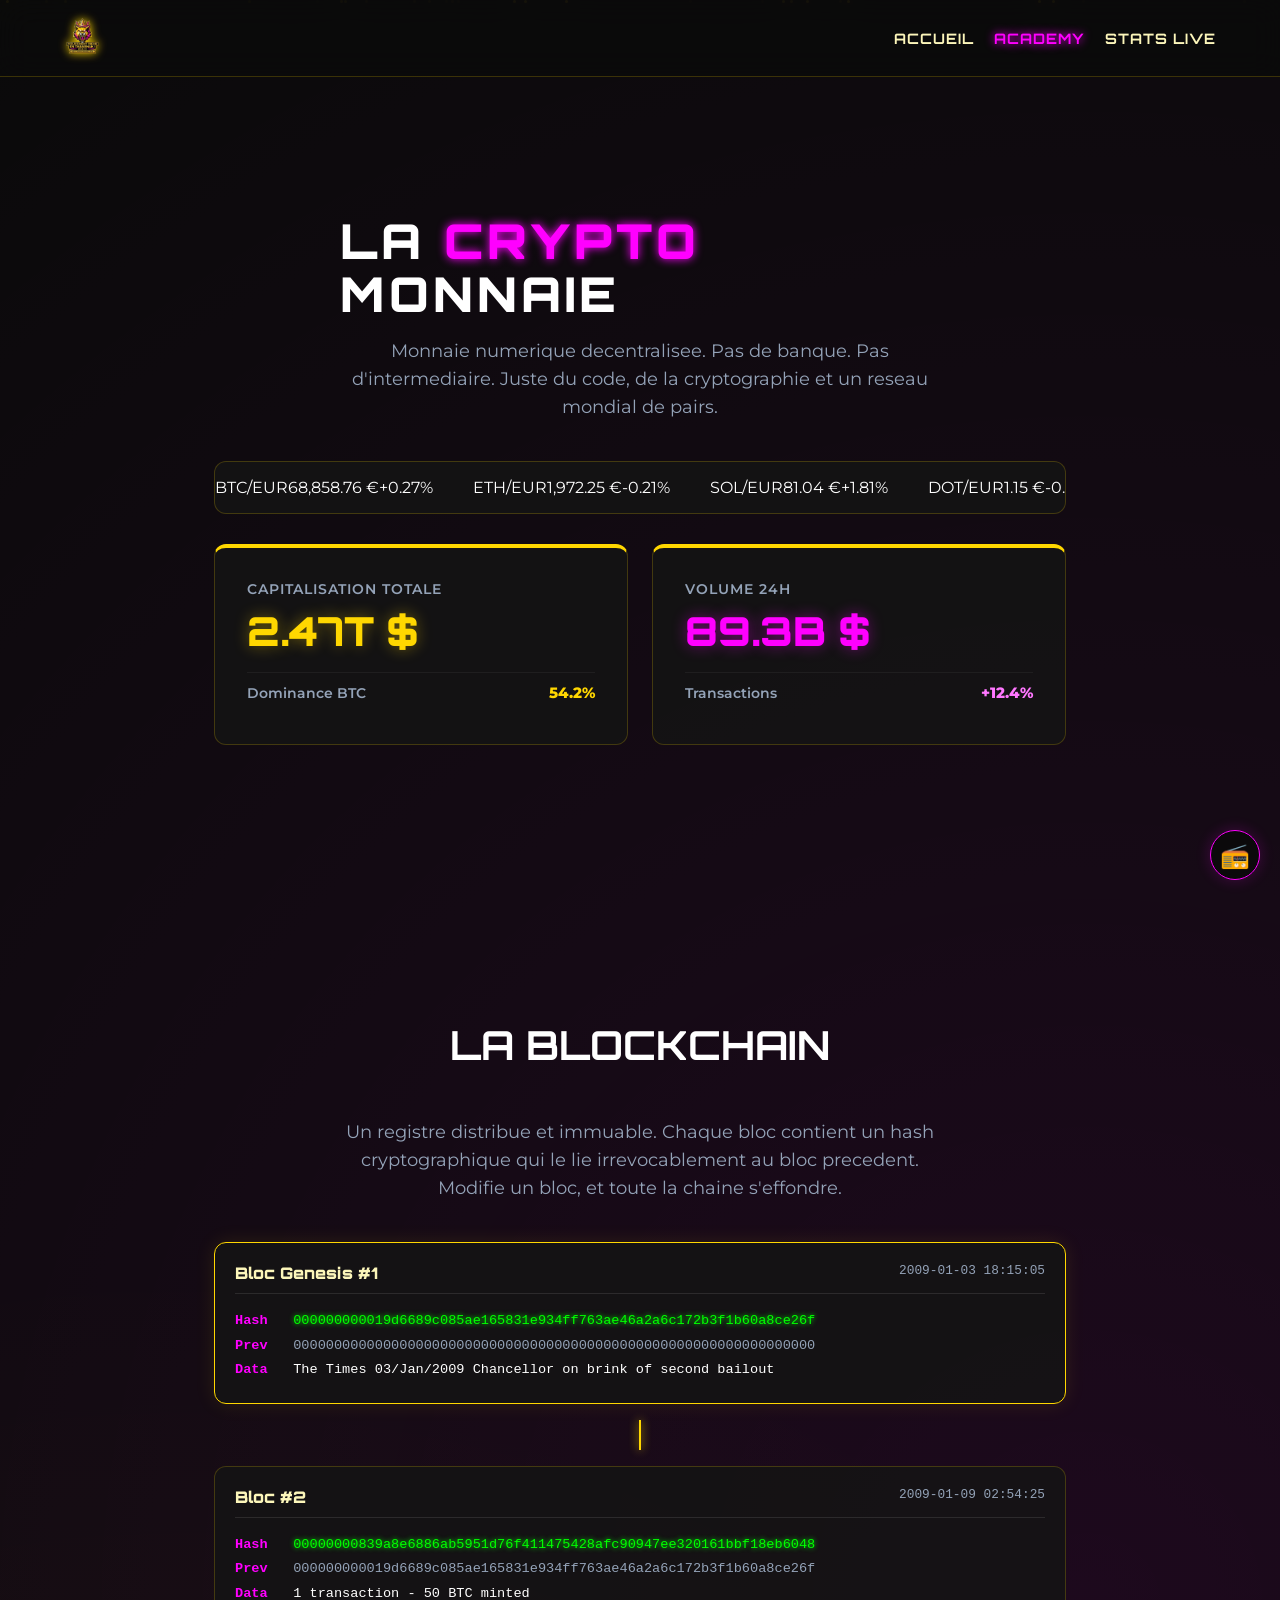
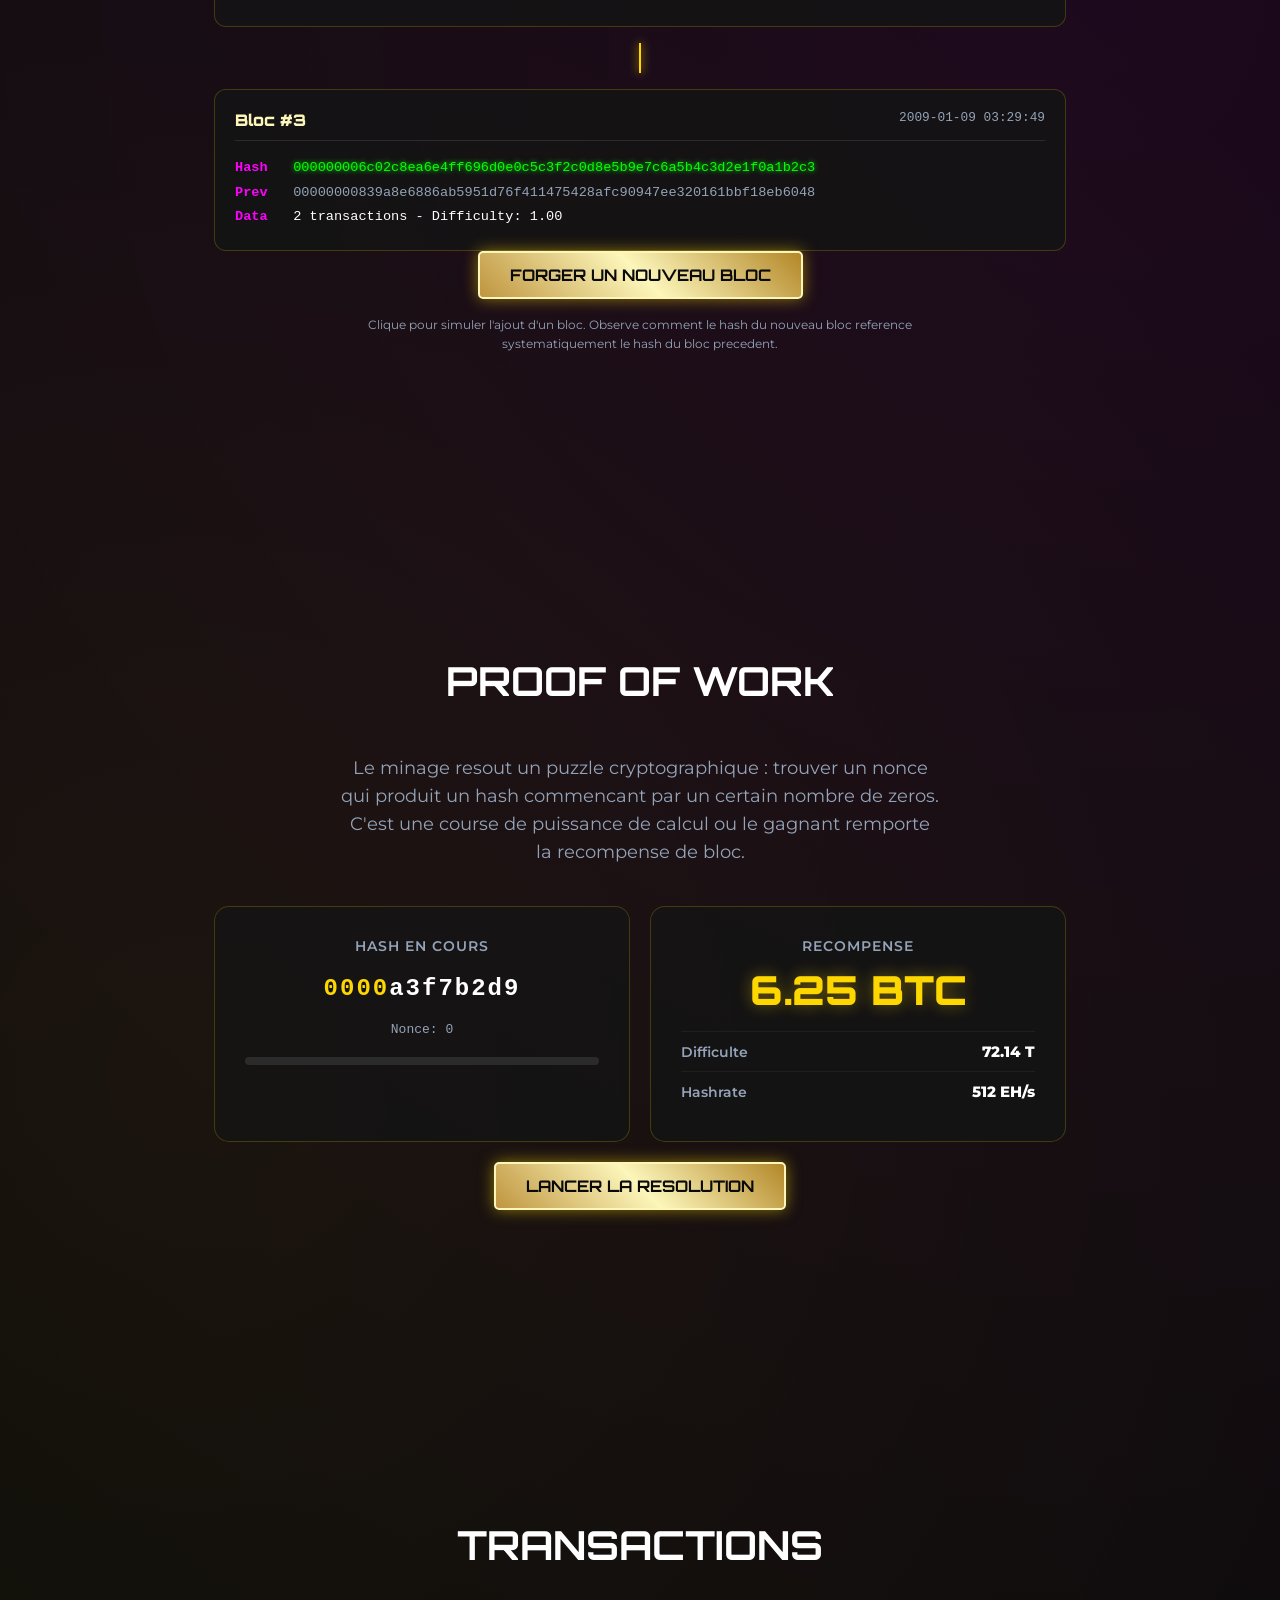
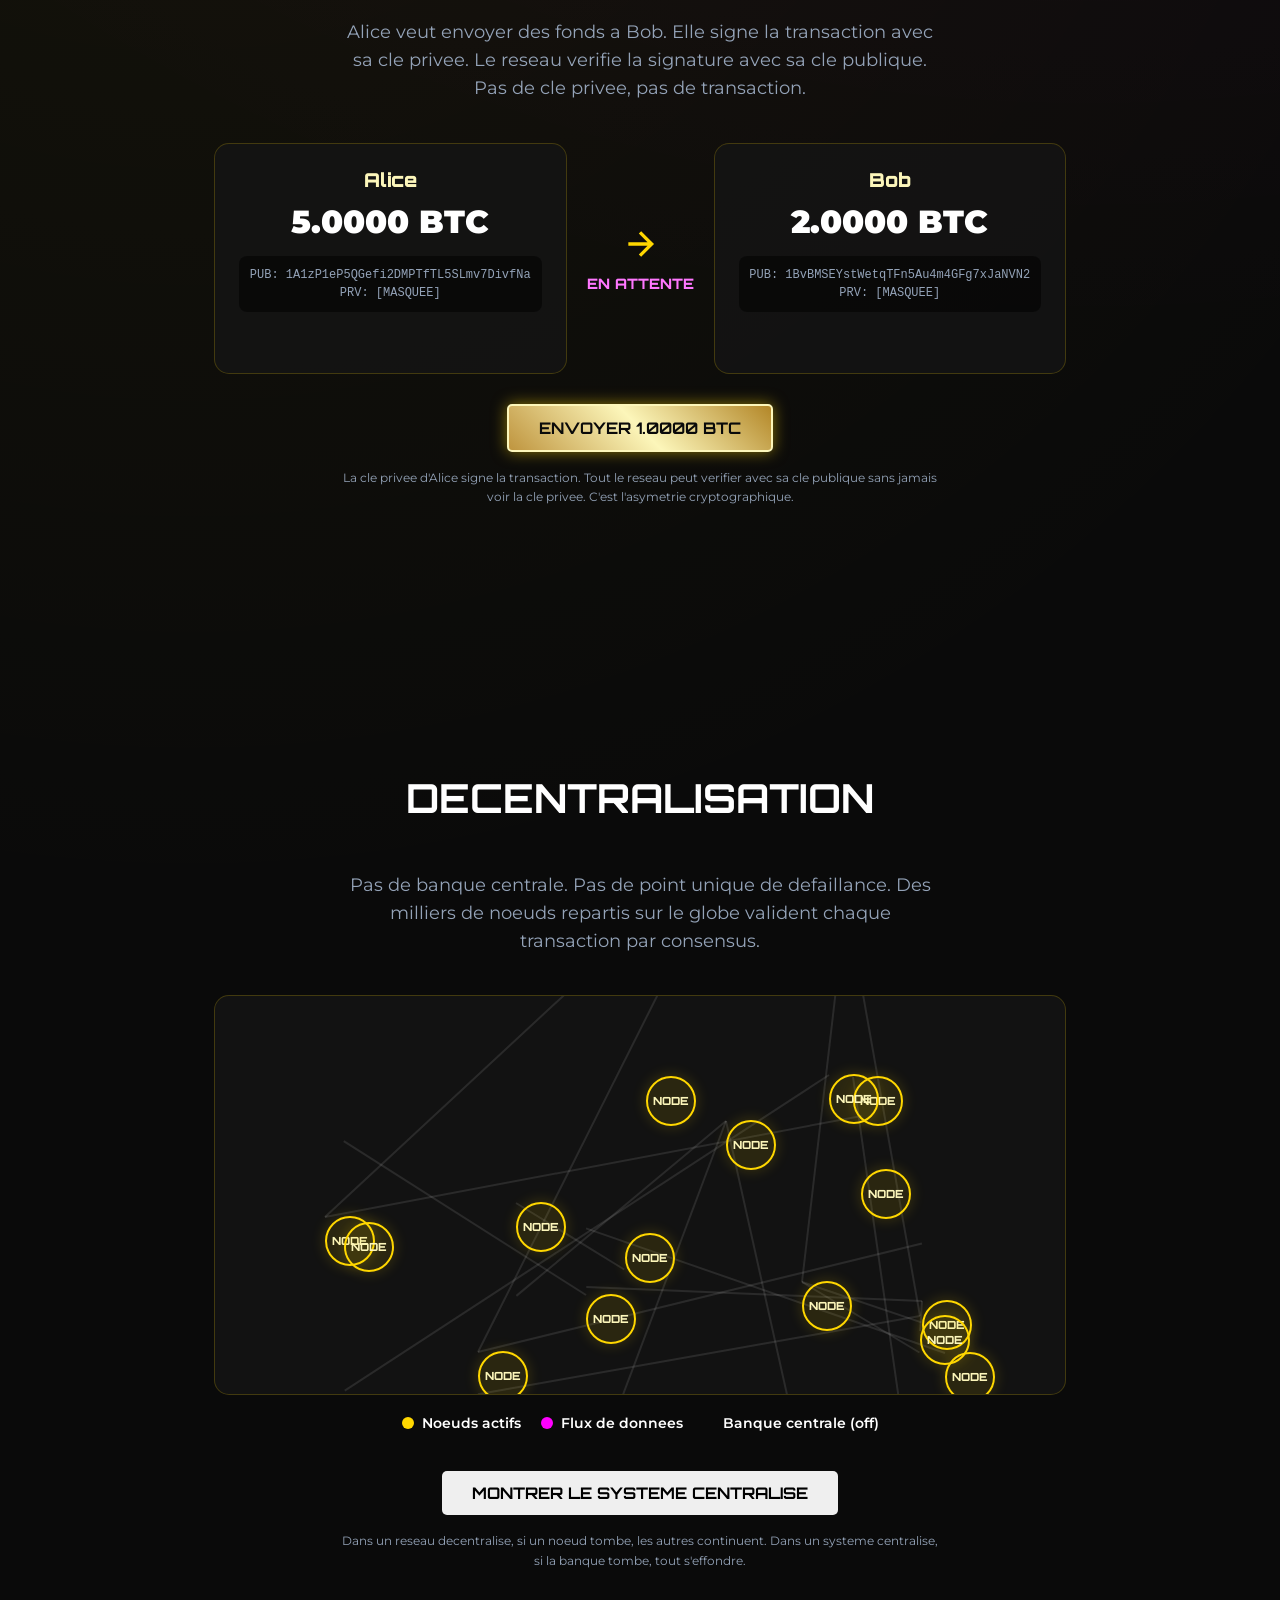
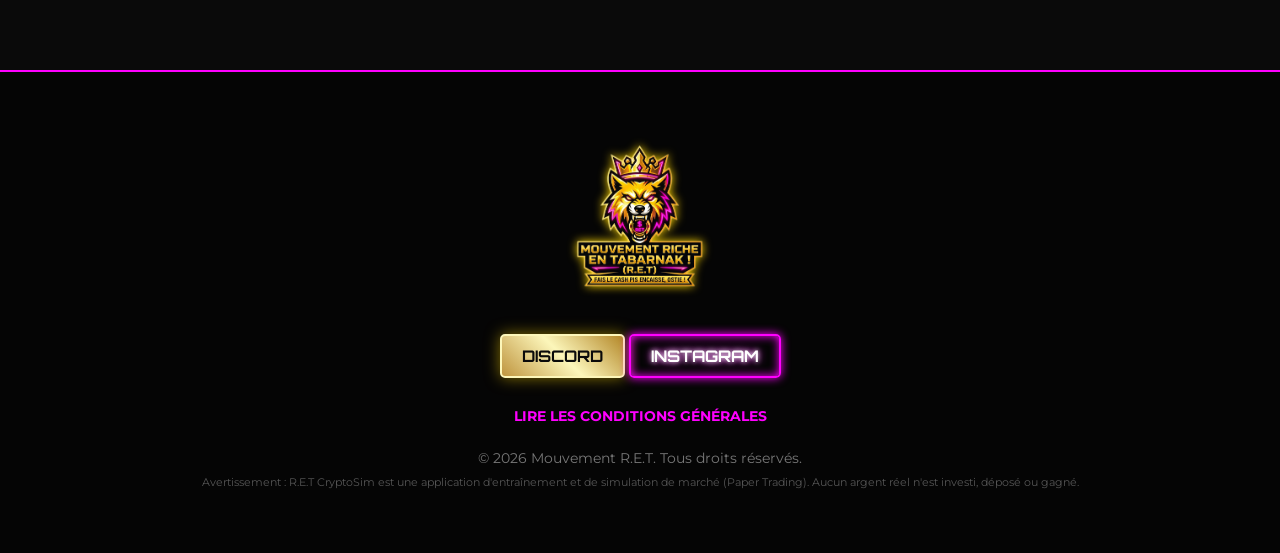
==== commit 3ef5b586: "Add files via upload" ====
--- a/academy.html
+++ b/academy.html
@@ -26,7 +26,7 @@
         }
 
         .intro-hero h1 {
-            font-size: 48px; font-weight: 900;
+            font-size: clamp(2.2rem, 10vw, 48px); font-weight: 900;
             text-transform: uppercase; letter-spacing: 4px;
             line-height: 1.1; margin-bottom: 16px;
             font-family: 'Orbitron', sans-serif;
--- a/theme.css
+++ b/theme.css
@@ -32,6 +32,8 @@
 h1, h2, h3, h4, .neon-title {
     font-family: 'Orbitron', sans-serif;
     text-transform: uppercase;
+    overflow-wrap: break-word;
+    hyphens: auto;
 }
 
 .neon-pink-text {
@@ -172,7 +174,7 @@
 
 .section-title {
     text-align: center;
-    font-size: 2.5rem;
+    font-size: clamp(1.8rem, 8vw, 2.5rem);
     margin-bottom: 3rem;
 }
 
@@ -490,3 +492,31 @@
         display: none; /* Hide text on small mobiles to save space */
     }
 }
+
+/* Binance Sticky Bar */
+.binance-sticky {
+    position: fixed;
+    bottom: 0;
+    left: 0;
+    right: 0;
+    background: rgba(10, 10, 10, 0.98);
+    backdrop-filter: blur(15px);
+    border-top: 1px solid var(--gold-main);
+    padding: 12px 20px;
+    display: flex;
+    justify-content: center;
+    align-items: center;
+    gap: 20px;
+    z-index: 1000;
+    box-shadow: 0 -10px 40px rgba(0,0,0,0.8);
+    min-height: 70px;
+}
+
+@media (max-width: 768px) {
+    .binance-sticky {
+        flex-direction: column;
+        text-align: center;
+        gap: 12px;
+        padding: 15px 20px;
+    }
+}
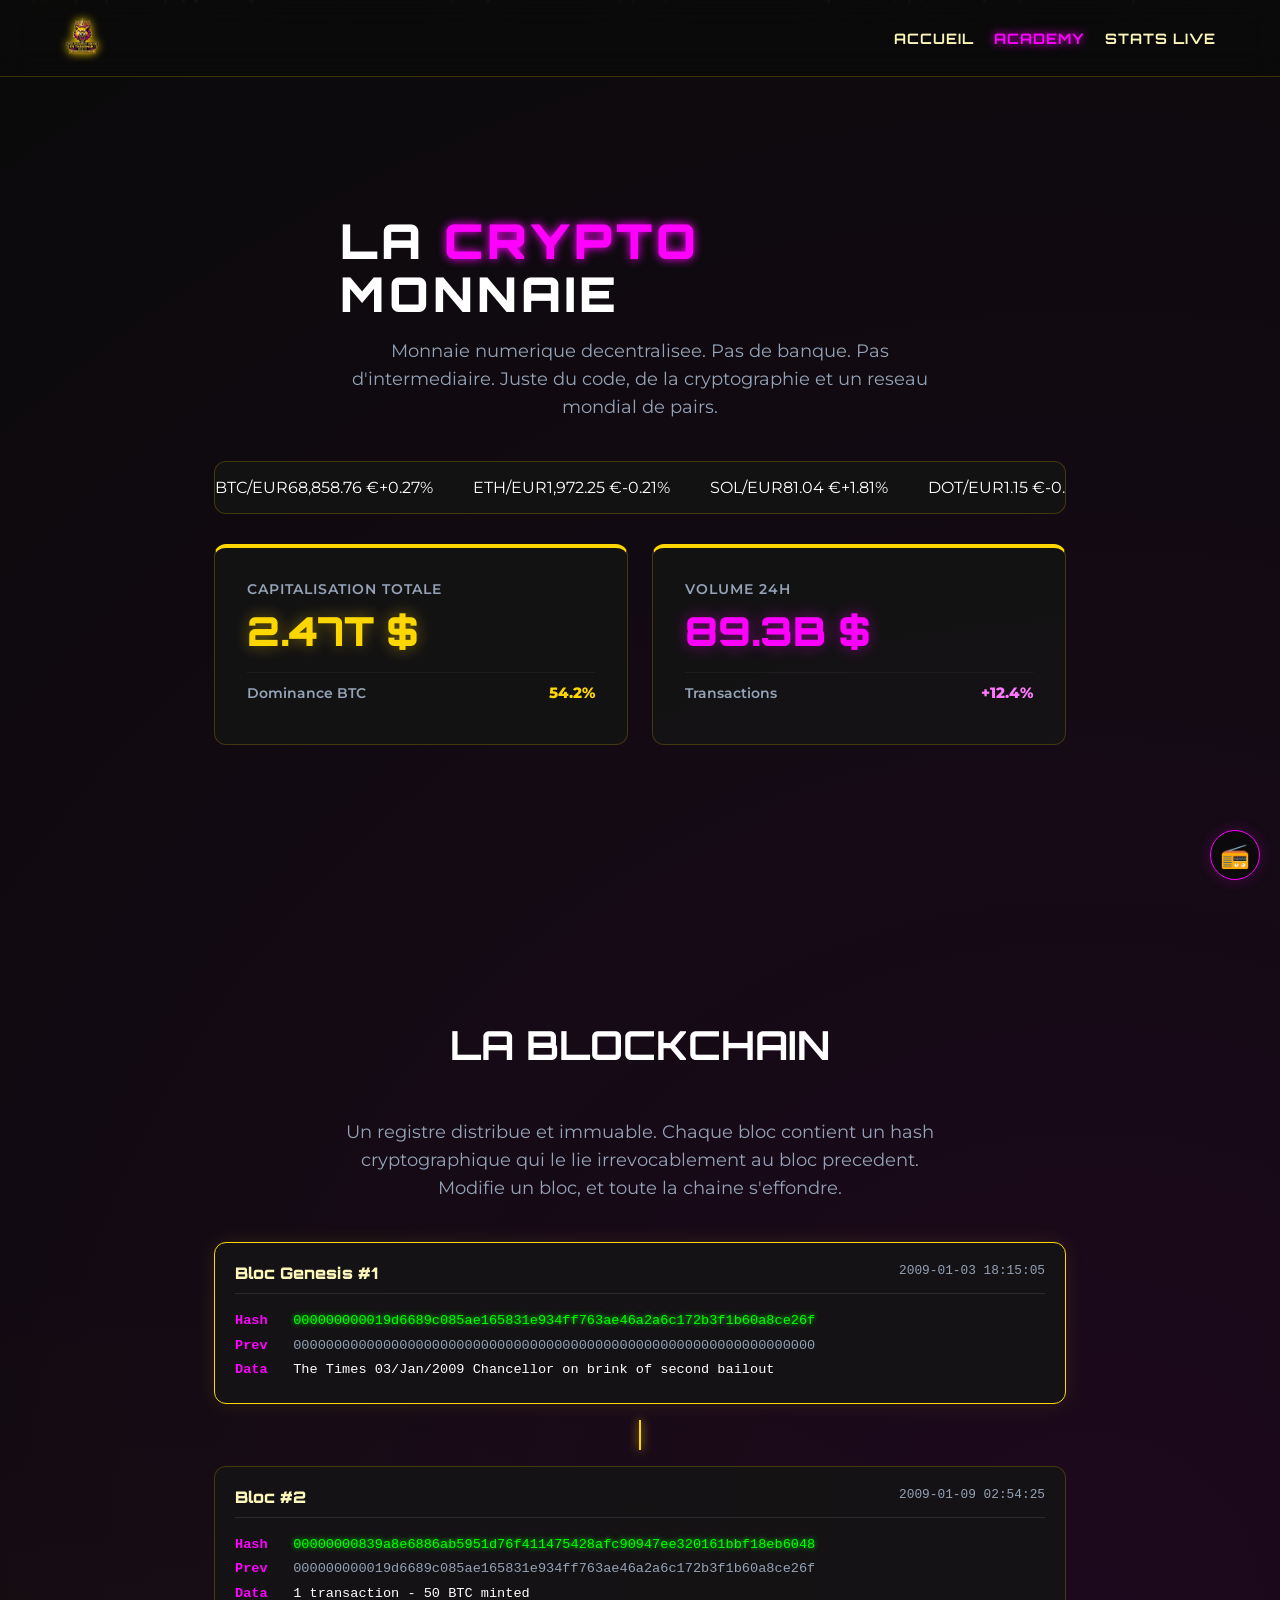
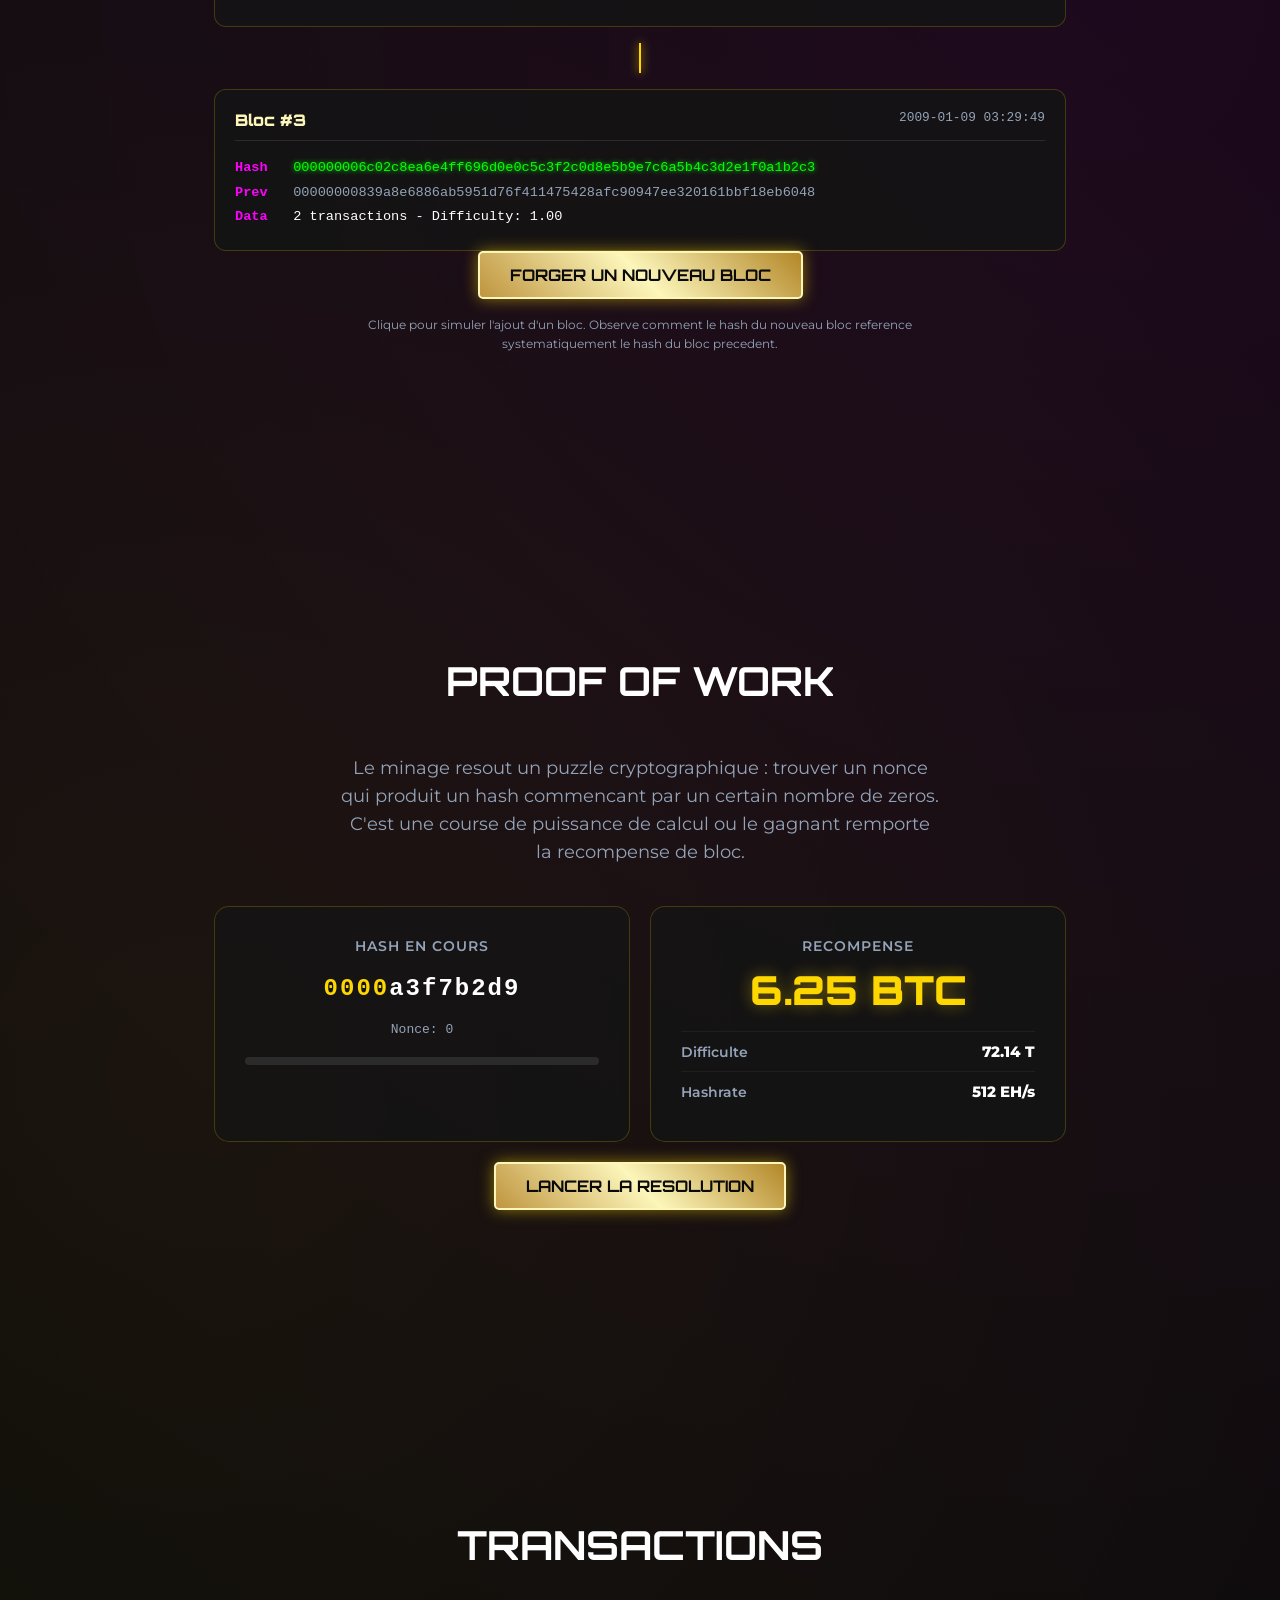
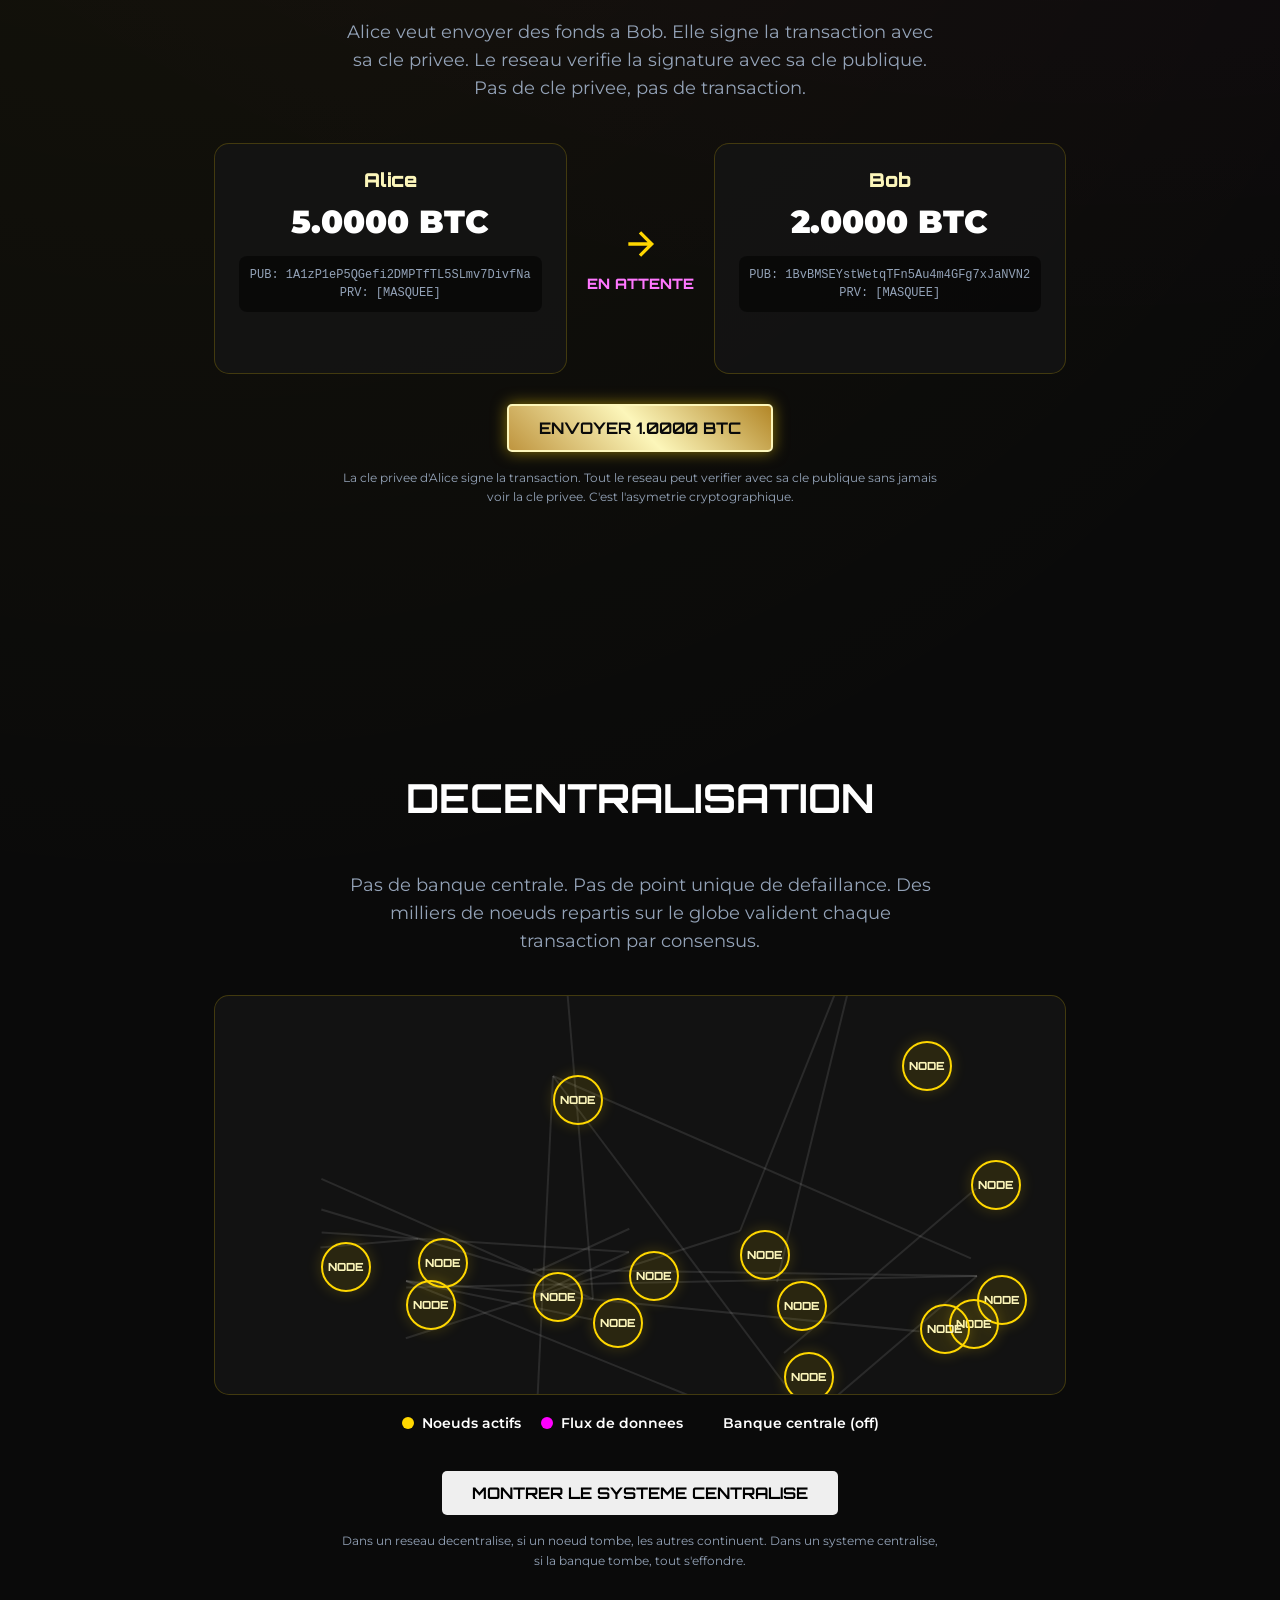
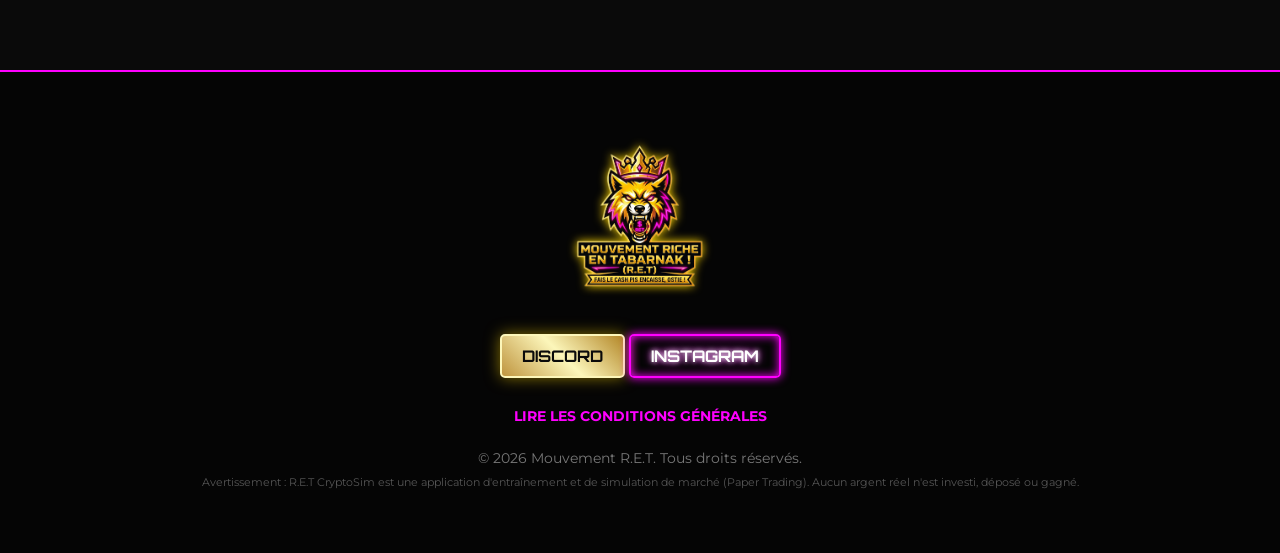
==== commit e981cb1a: "Add files via upload" ====
--- a/academy.html
+++ b/academy.html
@@ -3,7 +3,23 @@
 <head>
     <meta charset="UTF-8">
     <meta name="viewport" content="width=device-width, initial-scale=1.0">
-    <title>R.E.T Academy ! Comment Fonctionne la Crypto</title>
+    <title>R.E.T Academy : Apprendre le Fonctionnement de la Crypto-Monnaie</title>
+    <meta name="description" content="Découvrez le fonctionnement de la blockchain, du minage (Proof of Work) et des transactions cryptographiques avec l'Academy R.E.T. Apprenez de manière interactive.">
+    <meta name="keywords" content="crypto, crypto-monnaie, blockchain, minage, proof of work, R.E.T, academy, apprentissage, transactions">
+    <meta name="author" content="Mouvement R.E.T">
+    <meta name="theme-color" content="#ff00ff">
+    <!-- Open Graph / Facebook -->
+    <meta property="og:type" content="website">
+    <meta property="og:url" content="https://mret.fr/academy.html">
+    <meta property="og:title" content="R.E.T Academy : Apprendre la Crypto-Monnaie">
+    <meta property="og:description" content="Découvrez le fonctionnement de la blockchain et du minage de manière interactive avec l'Academy R.E.T.">
+    <meta property="og:image" content="https://mret.fr/RETtransp.jpg">
+    <!-- Twitter -->
+    <meta name="twitter:card" content="summary_large_image">
+    <meta name="twitter:url" content="https://mret.fr/academy.html">
+    <meta name="twitter:title" content="R.E.T Academy : Apprendre la Crypto-Monnaie">
+    <meta name="twitter:description" content="Découvrez le fonctionnement de la blockchain et du minage de manière interactive.">
+    <meta name="twitter:image" content="https://mret.fr/RETtransp.jpg">
     <link href="https://fonts.googleapis.com/css2?family=Montserrat:wght@400;600;800&family=Orbitron:wght@700;900&display=swap" rel="stylesheet">
     <link rel="stylesheet" href="theme.css">
     <style>
--- a/theme.css
+++ b/theme.css
@@ -293,6 +293,37 @@
     line-height: 1.5;
 }
 
+/* Premium Select Styling */
+.premium-select {
+    background: rgba(255, 255, 255, 0.05);
+    border: 1px solid var(--border-color);
+    color: var(--gold-light);
+    padding: 12px 20px;
+    border-radius: 12px;
+    font-family: 'Orbitron', sans-serif;
+    font-size: 0.85rem;
+    cursor: pointer;
+    width: 100%;
+    max-width: 280px;
+    transition: var(--transition-fast);
+    outline: none;
+    appearance: none;
+    background-image: url("data:image/svg+xml;charset=UTF-8,%3csvg xmlns='http://www.w3.org/2000/svg' viewBox='0 0 24 24' fill='none' stroke='%23ffd700' stroke-width='2' stroke-linecap='round' stroke-linejoin='round'%3e%3cpolyline points='6 9 12 15 18 9'%3e%3c/polyline%3e%3c/svg%3e");
+    background-repeat: no-repeat;
+    background-position: right 15px center;
+    background-size: 15px;
+}
+
+.premium-select:hover, .premium-select:focus {
+    border-color: var(--gold-main);
+    box-shadow: 0 0 15px rgba(255, 215, 0, 0.2);
+}
+
+.premium-select option {
+    background: #111;
+    color: #fff;
+}
+
 /* --- Global Radio Player Widget --- */
 .radio-player-widget {
     position: fixed;
@@ -520,3 +551,51 @@
         padding: 15px 20px;
     }
 }
+
+/* Tech Specs Redesign */
+.tech-specs {
+    display: grid;
+    grid-template-columns: repeat(auto-fit, minmax(250px, 1fr));
+    gap: 2rem;
+    padding: 2rem 0;
+}
+
+.spec-card {
+    background: rgba(15, 15, 15, 0.6);
+    border: 1px solid var(--border-color);
+    padding: 2rem;
+    border-radius: 15px;
+    text-align: center;
+    transition: var(--transition-fast);
+}
+
+.spec-card:hover {
+    border-color: var(--gold-main);
+    background: rgba(255, 215, 0, 0.05);
+}
+
+.spec-card h4 {
+    color: var(--gold-main);
+    margin-bottom: 1rem;
+    font-size: 1.1rem;
+}
+
+.spec-card p {
+    color: #ccc;
+    font-size: 0.9rem;
+}
+
+.fee-display {
+    font-size: 2.2rem;
+    font-weight: 900;
+    color: var(--neon-pink);
+    text-shadow: 0 0 15px var(--neon-pink);
+    margin: 1rem 0 0.5rem 0;
+    font-family: 'Orbitron', sans-serif;
+}
+
+@media (min-width: 1024px) {
+    .tech-specs {
+        grid-template-columns: repeat(4, 1fr);
+    }
+}
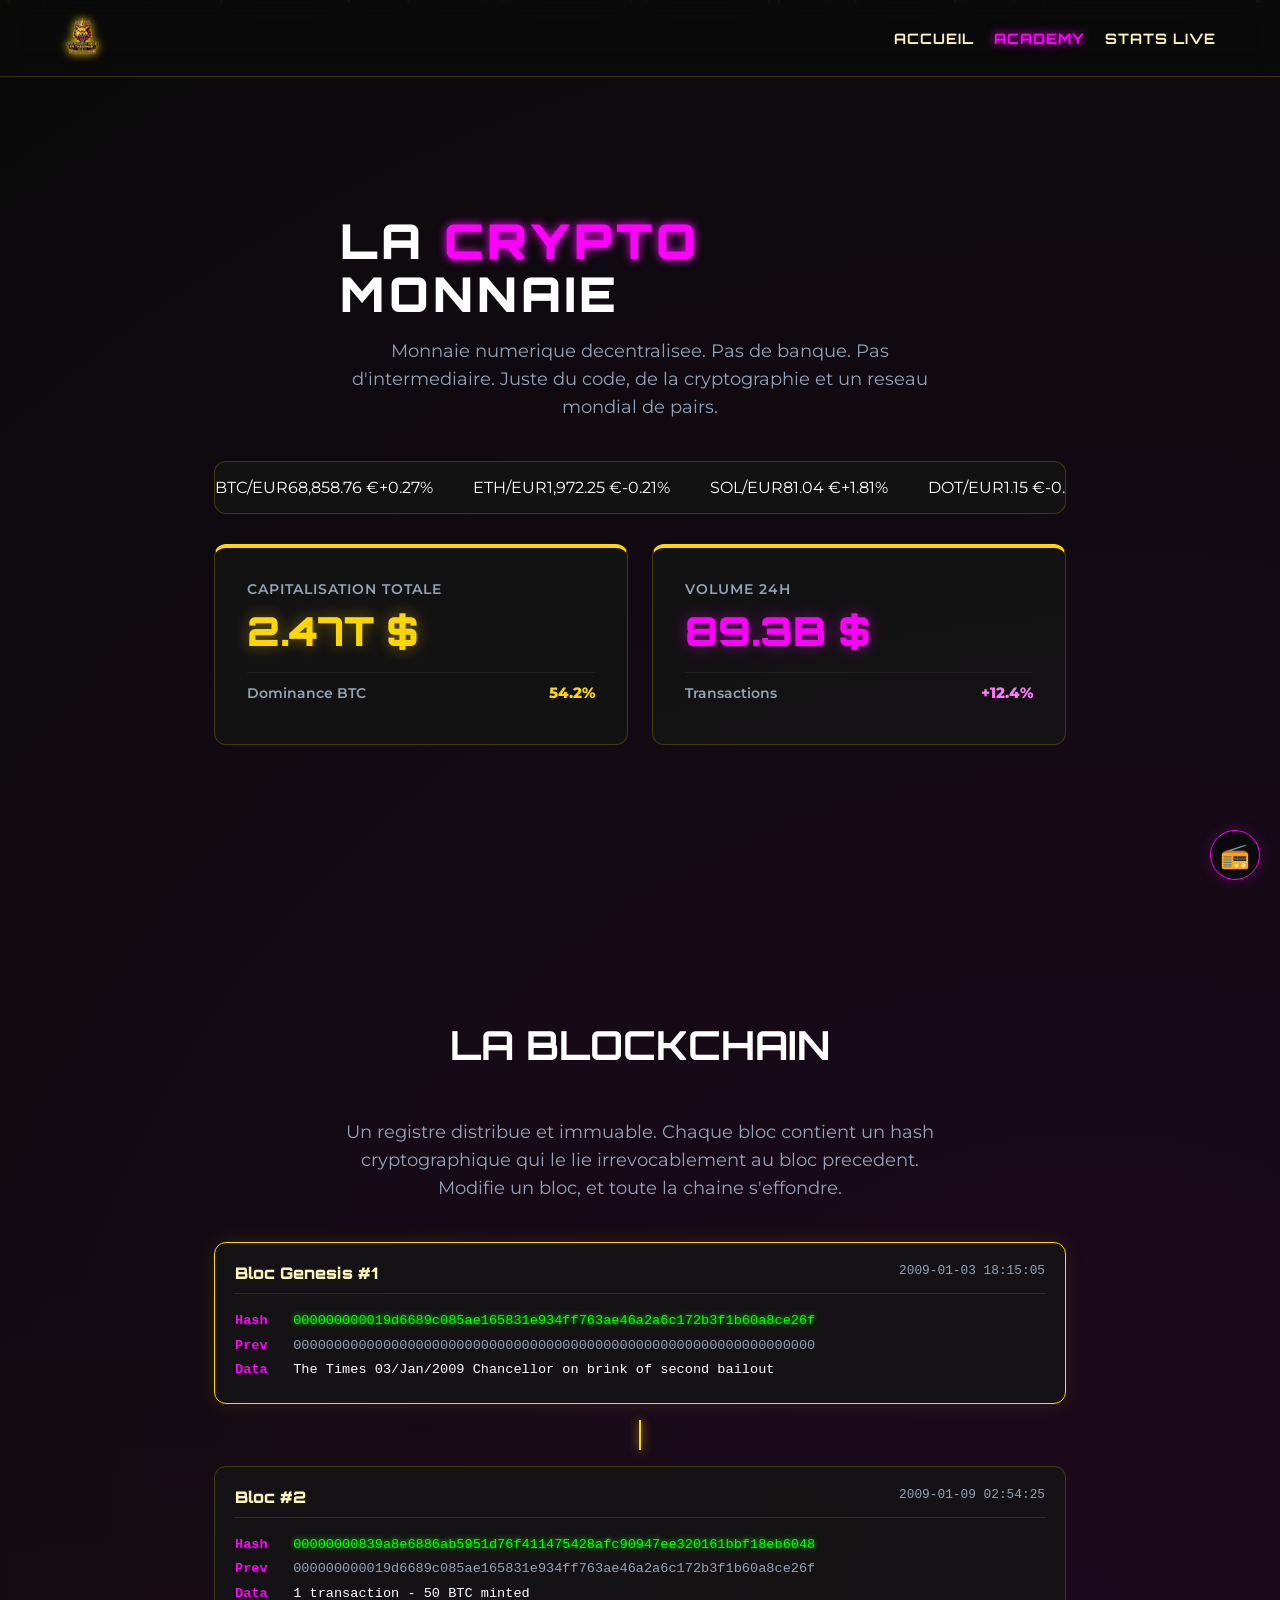
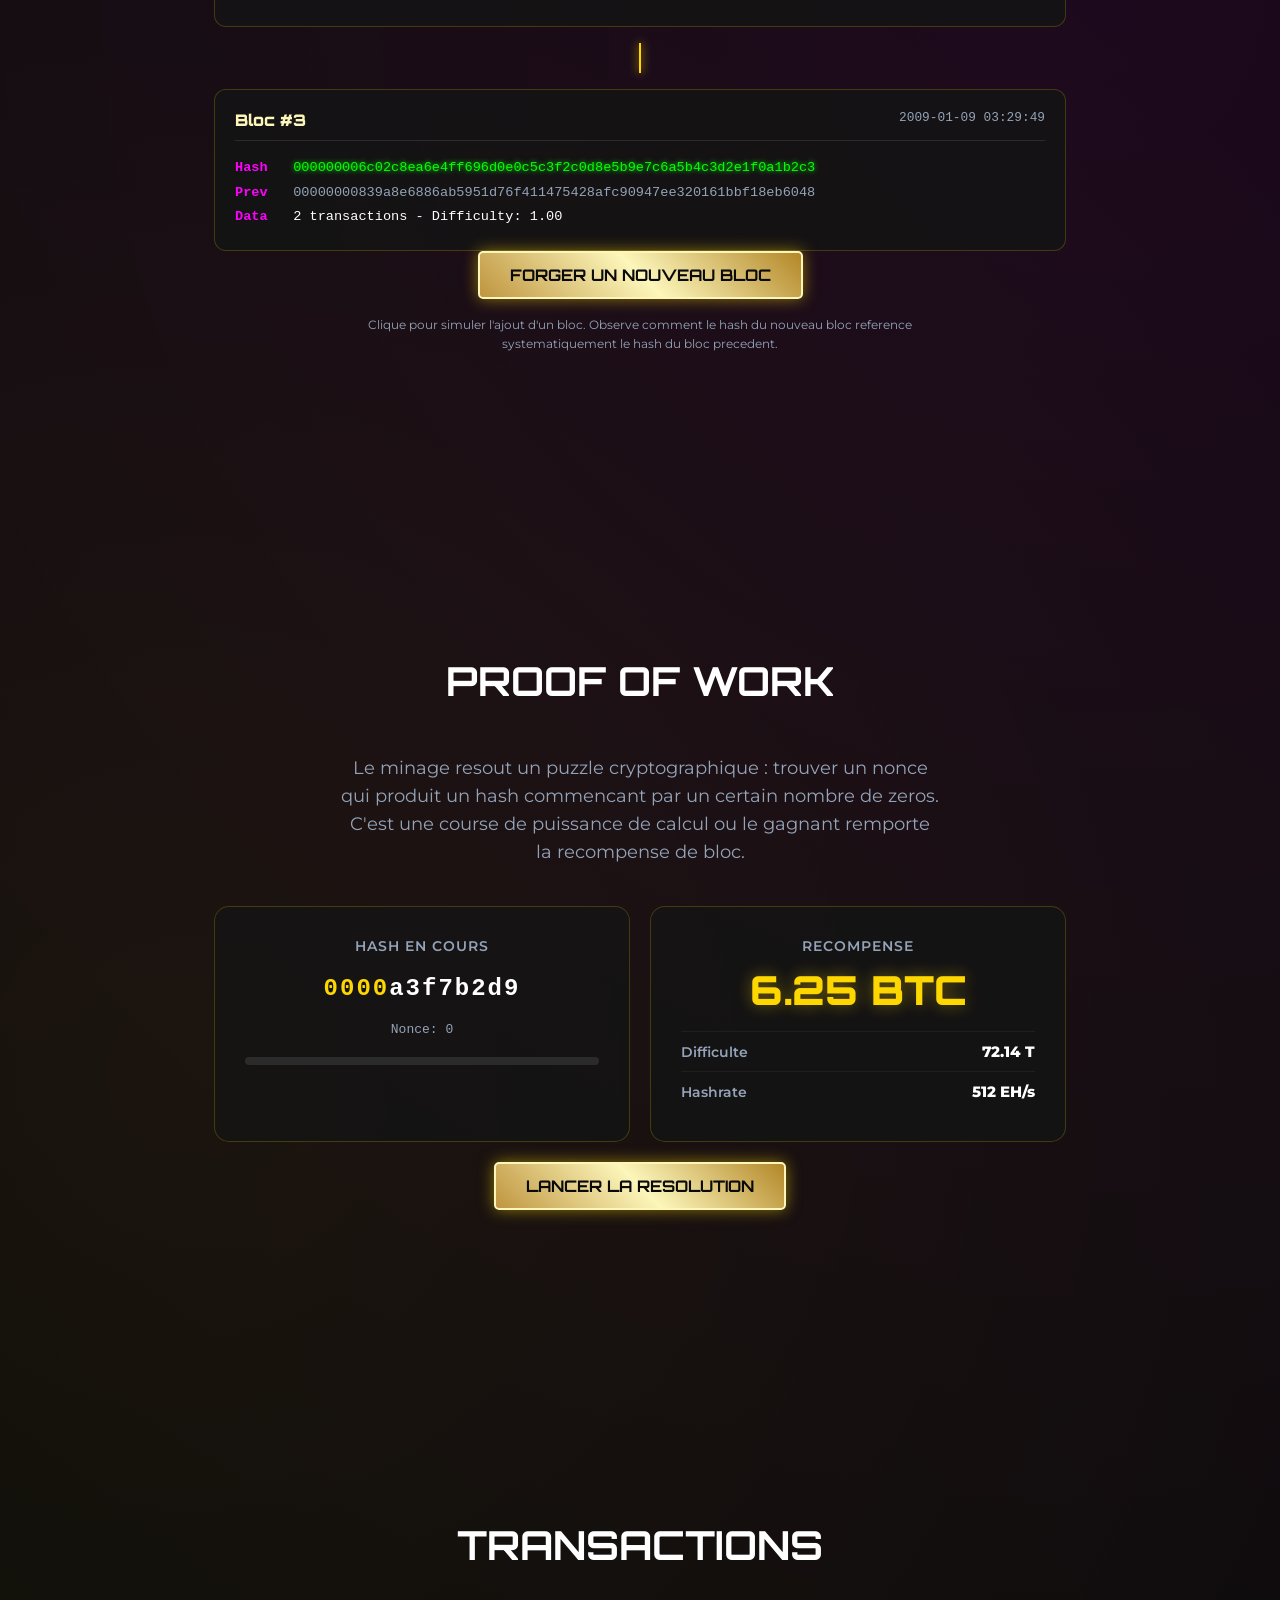
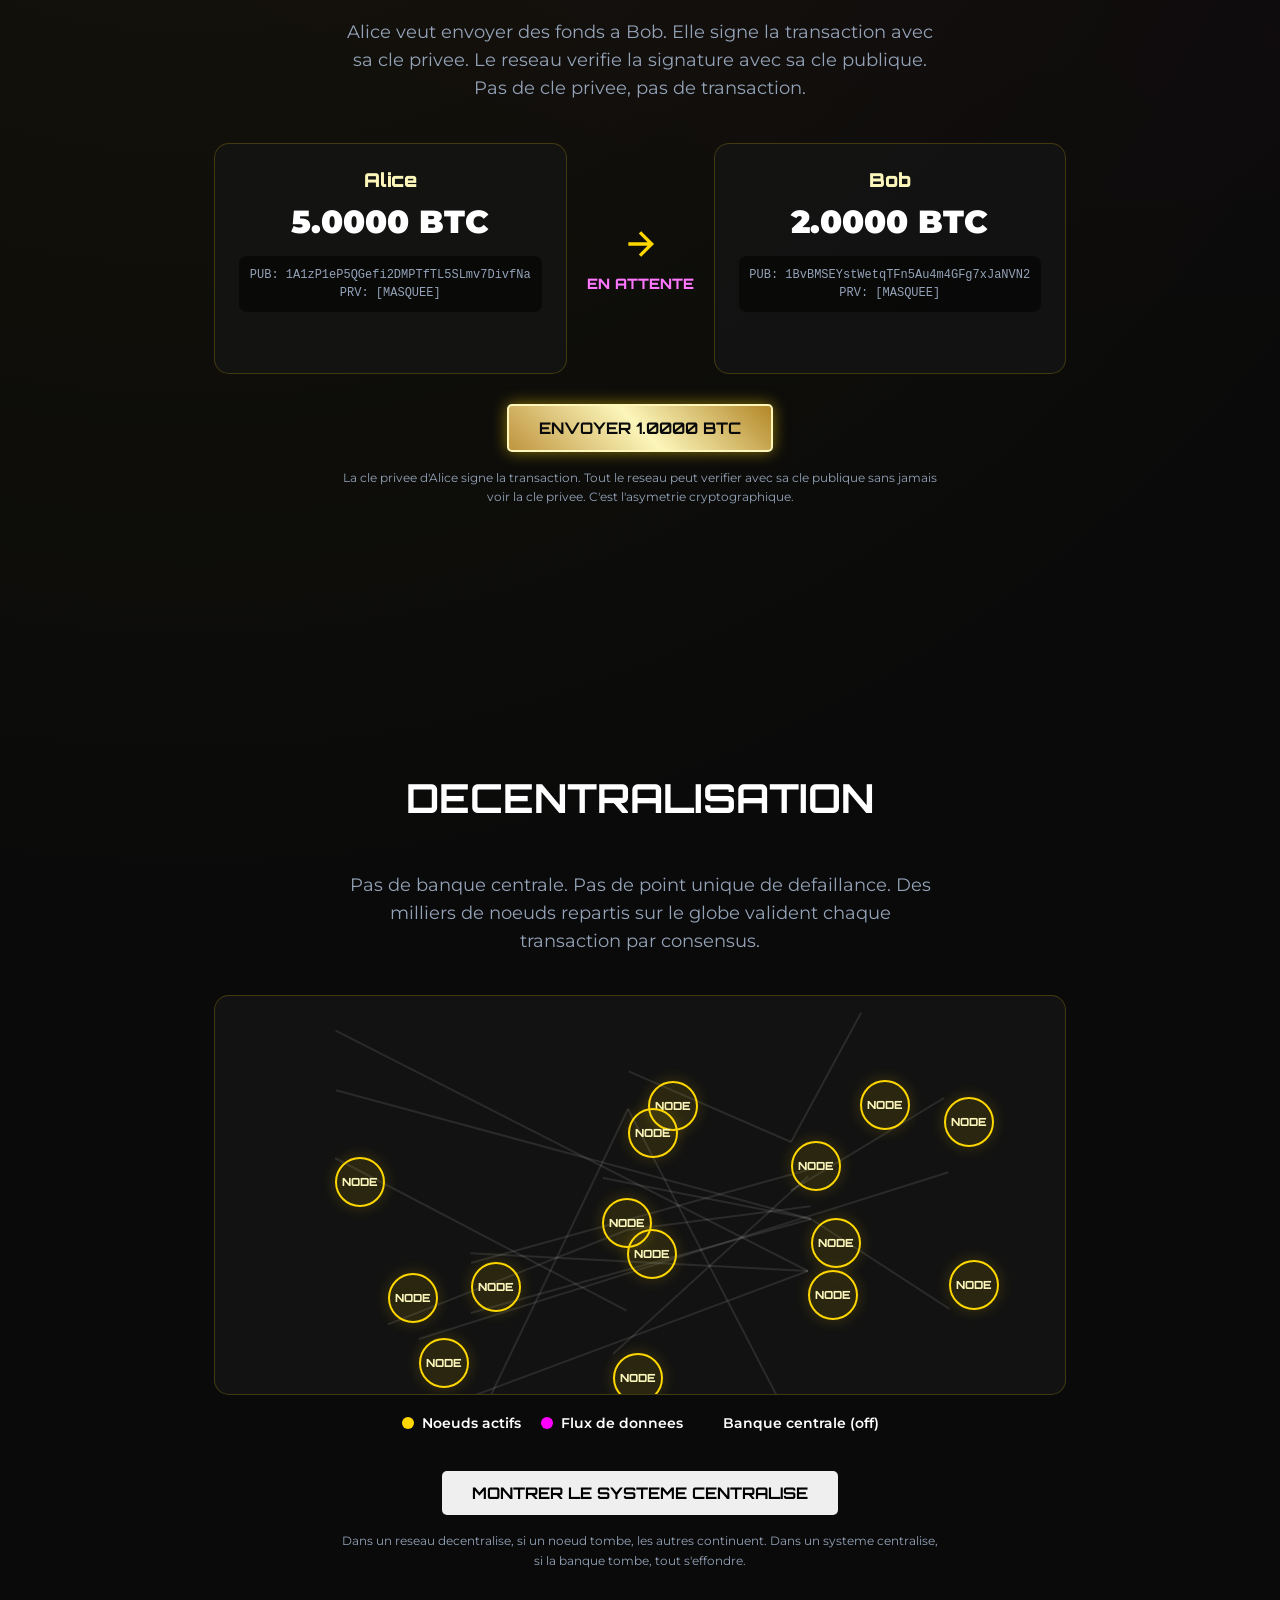
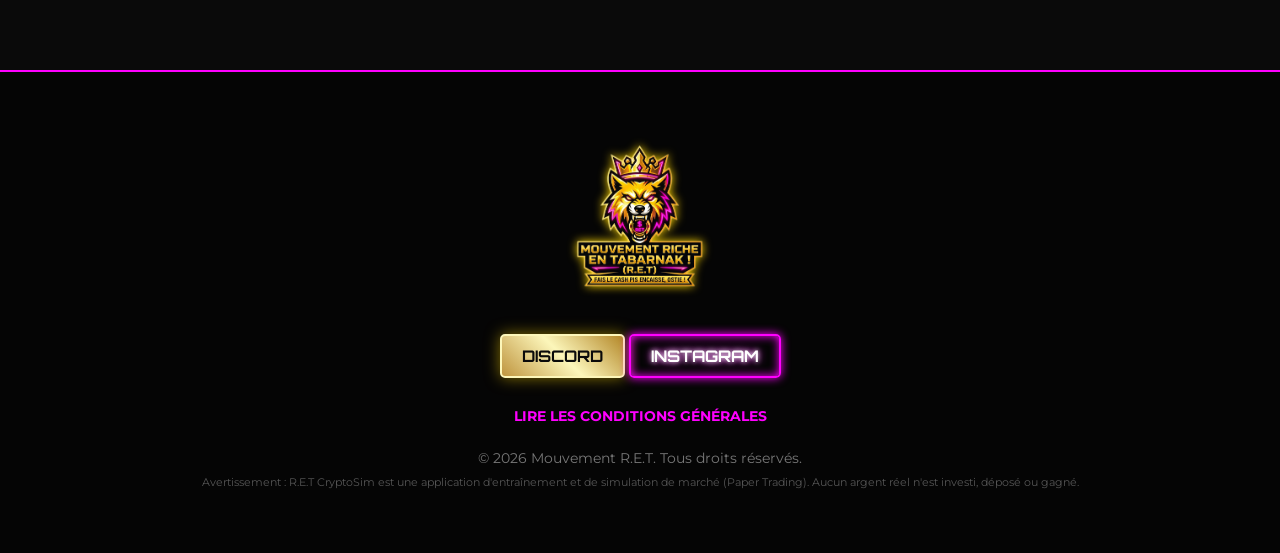
==== commit 1e0f35eb: "Add files via upload" ====
--- a/academy.html
+++ b/academy.html
@@ -8,6 +8,24 @@
     <meta name="keywords" content="crypto, crypto-monnaie, blockchain, minage, proof of work, R.E.T, academy, apprentissage, transactions">
     <meta name="author" content="Mouvement R.E.T">
     <meta name="theme-color" content="#ff00ff">
+    <meta name="robots" content="index, follow">
+    <link rel="canonical" href="https://mret.fr/academy.html">
+
+    <!-- Schema.org JSON-LD pour le SEO et Réf IA -->
+    <script type="application/ld+json">
+    {
+      "@context": "https://schema.org",
+      "@type": "Course",
+      "name": "R.E.T Academy : Apprendre la Crypto-Monnaie",
+      "description": "Découvrez le fonctionnement de la blockchain, du minage (Proof of Work) et des transactions cryptographiques avec l'Academy R.E.T.",
+      "provider": {
+        "@type": "Organization",
+        "name": "Mouvement R.E.T",
+        "sameAs": "https://mret.fr/"
+      }
+    }
+    </script>
+
     <!-- Open Graph / Facebook -->
     <meta property="og:type" content="website">
     <meta property="og:url" content="https://mret.fr/academy.html">
--- a/theme.css
+++ b/theme.css
@@ -260,6 +260,9 @@
     font-weight: 800;
     font-size: 0.95rem;
 }
+
+.trend-up { color: #00ff00; }
+.trend-down { color: #ff3333; }
 
 /* Forms & Inputs */
 .input-group {
@@ -599,3 +602,239 @@
         grid-template-columns: repeat(4, 1fr);
     }
 }
+/* =========================================
+   LIST VIEW SYSTEM (TERMINAL MODE)
+   ========================================= */
+
+.view-controls {
+    display: flex;
+    gap: 10px;
+    margin-left: auto;
+}
+
+.view-btn {
+    background: rgba(255, 255, 255, 0.05);
+    border: 1px solid var(--border-color);
+    color: #94a3b8;
+    width: 40px;
+    height: 40px;
+    border-radius: 10px;
+    display: flex;
+    align-items: center;
+    justify-content: center;
+    cursor: pointer;
+    transition: var(--transition-fast);
+    font-size: 1.2rem;
+}
+
+.view-btn:hover {
+    background: rgba(255, 255, 255, 0.1);
+    color: #fff;
+    border-color: var(--neon-pink);
+}
+
+.view-btn.active {
+    background: rgba(255, 215, 0, 0.15);
+    color: var(--gold-main);
+    border-color: var(--gold-main);
+    box-shadow: 0 0 15px rgba(255, 215, 0, 0.2);
+}
+
+.list-header {
+    display: none;
+    grid-template-columns: 1.5fr 1fr 1fr 1fr 1fr 0.5fr;
+    padding: 15px 25px;
+    background: rgba(255, 255, 255, 0.03);
+    border: 1px solid var(--border-color);
+    border-bottom: none;
+    border-radius: 15px 15px 0 0;
+    font-size: 0.75rem;
+    font-weight: 800;
+    color: var(--gold-main);
+    text-transform: uppercase;
+    letter-spacing: 1.5px;
+    font-family: 'Orbitron', sans-serif;
+    margin-top: 10px;
+}
+
+.list-mode-active .list-header {
+    display: grid;
+}
+
+.charts-column.list-mode {
+    grid-template-columns: 1fr !important;
+    gap: 0 !important;
+    align-content: start !important;
+    background: rgba(20, 20, 20, 0.4);
+    backdrop-filter: blur(10px);
+    border-radius: 15px;
+    border: 1px solid var(--border-color);
+    overflow: hidden;
+    box-shadow: 0 10px 40px rgba(0, 0, 0, 0.3);
+}
+
+.list-mode-active .charts-column.list-mode {
+    border-top-left-radius: 0;
+    border-top-right-radius: 0;
+}
+
+.list-mode .glass-card {
+    background: transparent !important;
+    backdrop-filter: none !important;
+    border: none !important;
+    border-bottom: 1px solid rgba(255, 255, 255, 0.05) !important;
+    border-radius: 0 !important;
+    padding: 12px 25px !important;
+    display: grid !important;
+    grid-template-columns: 1.5fr 1fr 1fr 1fr 1fr 0.5fr !important;
+    align-items: center !important;
+    gap: 15px !important;
+    margin-bottom: 0 !important;
+    box-shadow: none !important;
+    width: 100% !important;
+    transition: background 0.2s !important;
+}
+
+.list-mode .glass-card:last-child {
+    border-bottom: none !important;
+}
+
+.list-mode .glass-card:hover {
+    background: rgba(255, 215, 0, 0.05) !important;
+}
+
+.list-mode .crypto-title {
+    grid-column: 1;
+    font-size: 0.9rem !important;
+    color: #fff !important;
+    display: flex !important;
+    align-items: center !important;
+    gap: 8px !important;
+    margin: 0 !important;
+    white-space: nowrap;
+    overflow: hidden;
+}
+
+.list-mode .crypto-price {
+    grid-column: 2;
+    font-size: 0.95rem !important;
+    margin: 0 !important;
+    font-weight: 700 !important;
+    color: var(--gold-light) !important;
+}
+
+.list-mode .list-mode-data {
+    display: block !important;
+    font-family: 'Montserrat', sans-serif;
+    font-weight: 600;
+    font-size: 0.95rem;
+    margin: 0;
+}
+
+.list-mode .list-mode-data[id^="list-var-"] { grid-column: 3; }
+.list-mode .list-mode-data[id^="list-low-"] { grid-column: 4; }
+.list-mode .list-mode-data[id^="list-high-"] { grid-column: 5; }
+
+.list-mode .card-actions {
+    grid-column: 6;
+    display: flex !important;
+    justify-content: flex-end !important;
+    margin: 0 !important;
+    margin-bottom: 0 !important;
+}
+
+.list-mode .card-actions .chart-controls-wrapper {
+    display: none !important;
+}
+
+.list-mode .card-actions .btn-expand {
+    height: 28px !important;
+    width: 28px !important;
+    padding: 0 !important;
+    font-size: 14px !important;
+}
+
+.list-mode .chart-container,
+.list-mode .crypto-var {
+    display: none !important;
+}
+
+@media (max-width: 768px) {
+    .list-header {
+        grid-template-columns: 1fr 1fr !important;
+        padding: 12px 15px !important;
+        border-radius: 12px 12px 0 0 !important;
+    }
+    .list-header div:nth-child(2) { text-align: right; }
+
+    .list-mode .glass-card {
+        grid-template-columns: 1fr 1fr !important;
+        padding: 15px !important;
+        gap: 5px !important;
+        cursor: pointer;
+        transition: all 0.3s ease !important;
+    }
+    
+    .list-mode .glass-card.expanded {
+        padding-bottom: 15px !important;
+        background: rgba(255, 215, 0, 0.08) !important;
+    }
+
+    .list-mode .crypto-title {
+        grid-column: 1 !important;
+        font-size: 0.85rem !important;
+    }
+    
+    .list-mode .crypto-price {
+        grid-column: 2 !important;
+        text-align: right !important;
+        font-size: 1.05rem !important;
+        color: #fff !important;
+    }
+
+    .list-mode .list-mode-data[id^="list-var-"] {
+        grid-column: 2 !important;
+        display: block !important;
+        text-align: right !important;
+        font-size: 0.85rem !important;
+        margin-top: -4px;
+    }
+
+    /* Expandable Low/High prices on Mobile */
+    .list-mode .glass-card.expanded .list-mode-data[id^="list-low-"],
+    .list-mode .glass-card.expanded .list-mode-data[id^="list-high-"] {
+        display: block !important;
+        grid-row: 2;
+        margin-top: 10px;
+        font-size: 0.75rem !important;
+        color: #94a3b8;
+        font-weight: 600;
+        animation: fadeIn 0.3s ease forwards;
+    }
+
+    .list-mode .glass-card.expanded .list-mode-data[id^="list-low-"] {
+        grid-column: 1 !important;
+    }
+    .list-mode .glass-card.expanded .list-mode-data[id^="list-low-"]::before { content: 'BAS 24H: '; color: var(--gold-main); font-size: 0.65rem; }
+
+    .list-mode .glass-card.expanded .list-mode-data[id^="list-high-"] {
+        grid-column: 2 !important;
+        text-align: right !important;
+    }
+    .list-mode .glass-card.expanded .list-mode-data[id^="list-high-"]::before { content: 'HAUT 24H: '; color: var(--gold-main); font-size: 0.65rem; }
+    
+    .list-mode .card-actions,
+    .list-mode .list-mode-data[id^="list-low-"],
+    .list-mode .list-mode-data[id^="list-high-"] {
+        display: none !important;
+    }
+
+    .hide-mobile {
+        display: none !important;
+    }
+}
+
+/* Global filtering utility - high specificity to override list-mode display */
+.charts-column .glass-card.filtered-out {
+    display: none !important;
+}
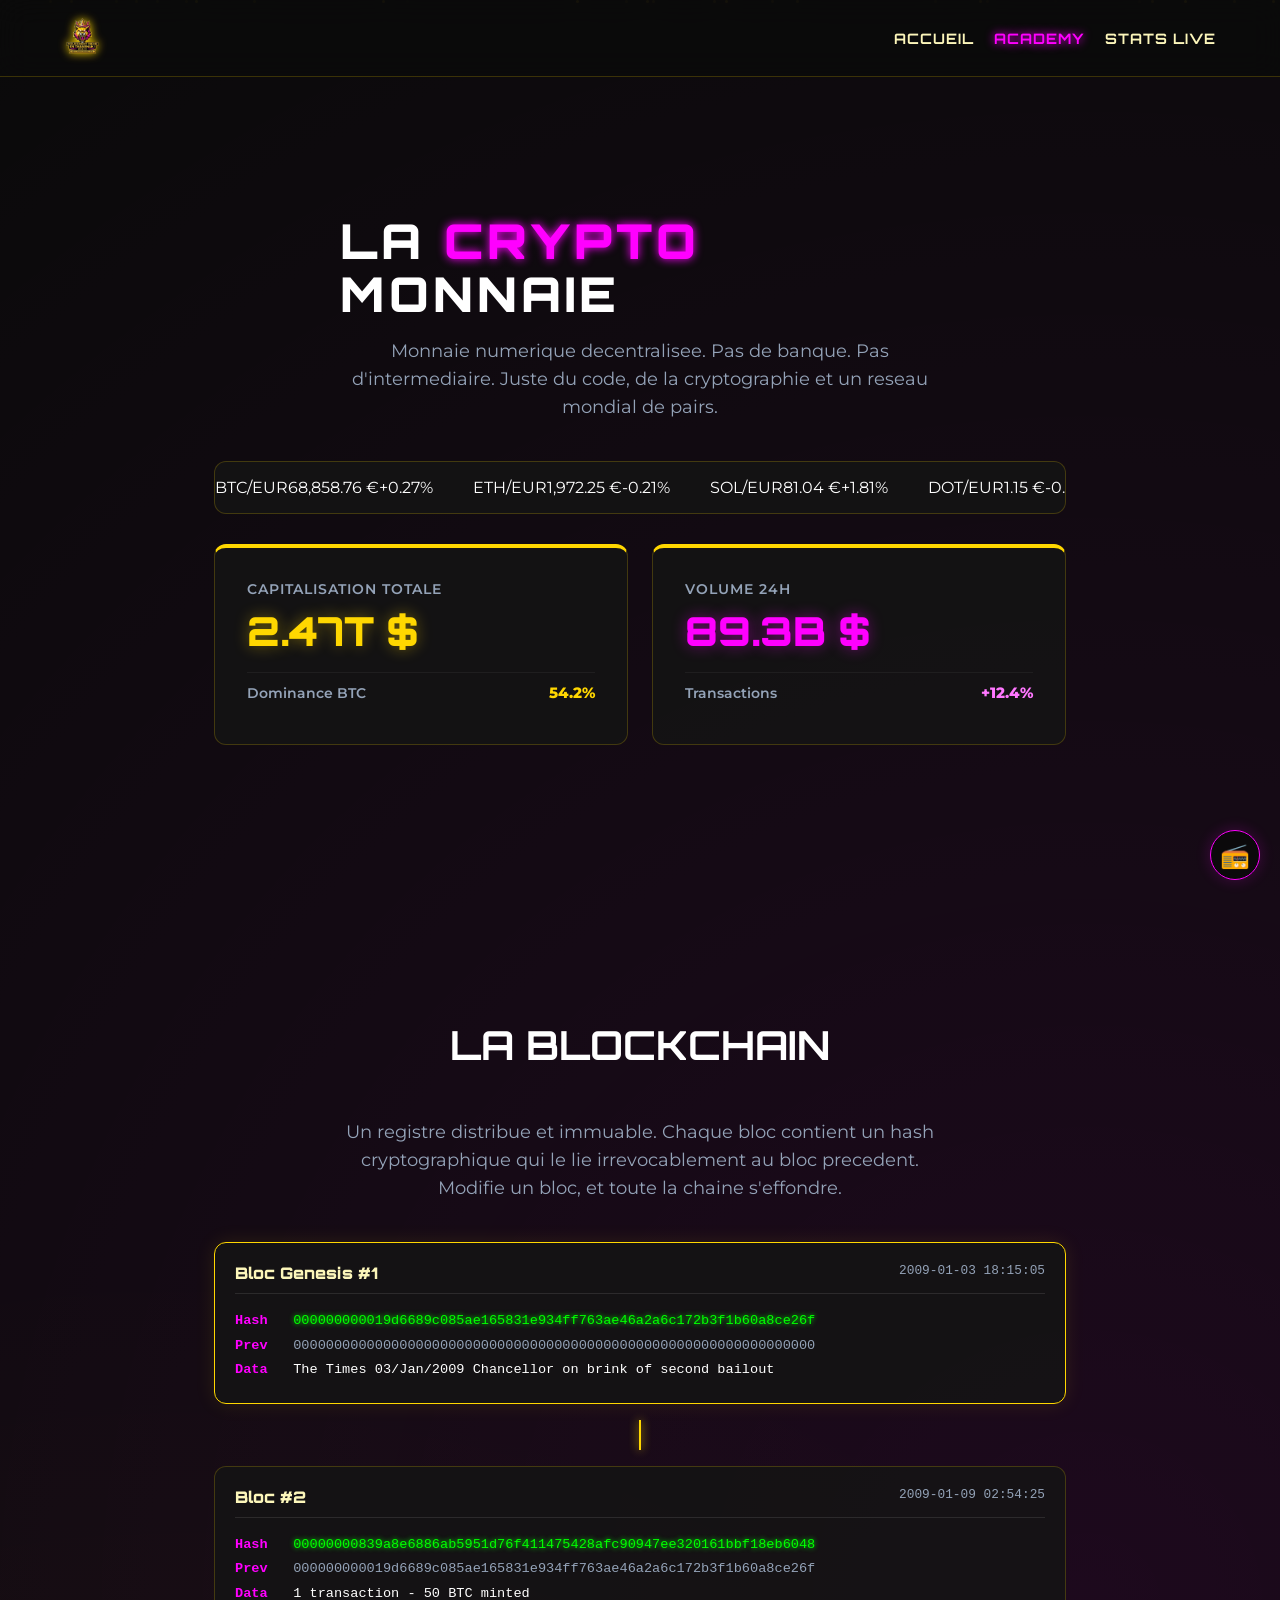
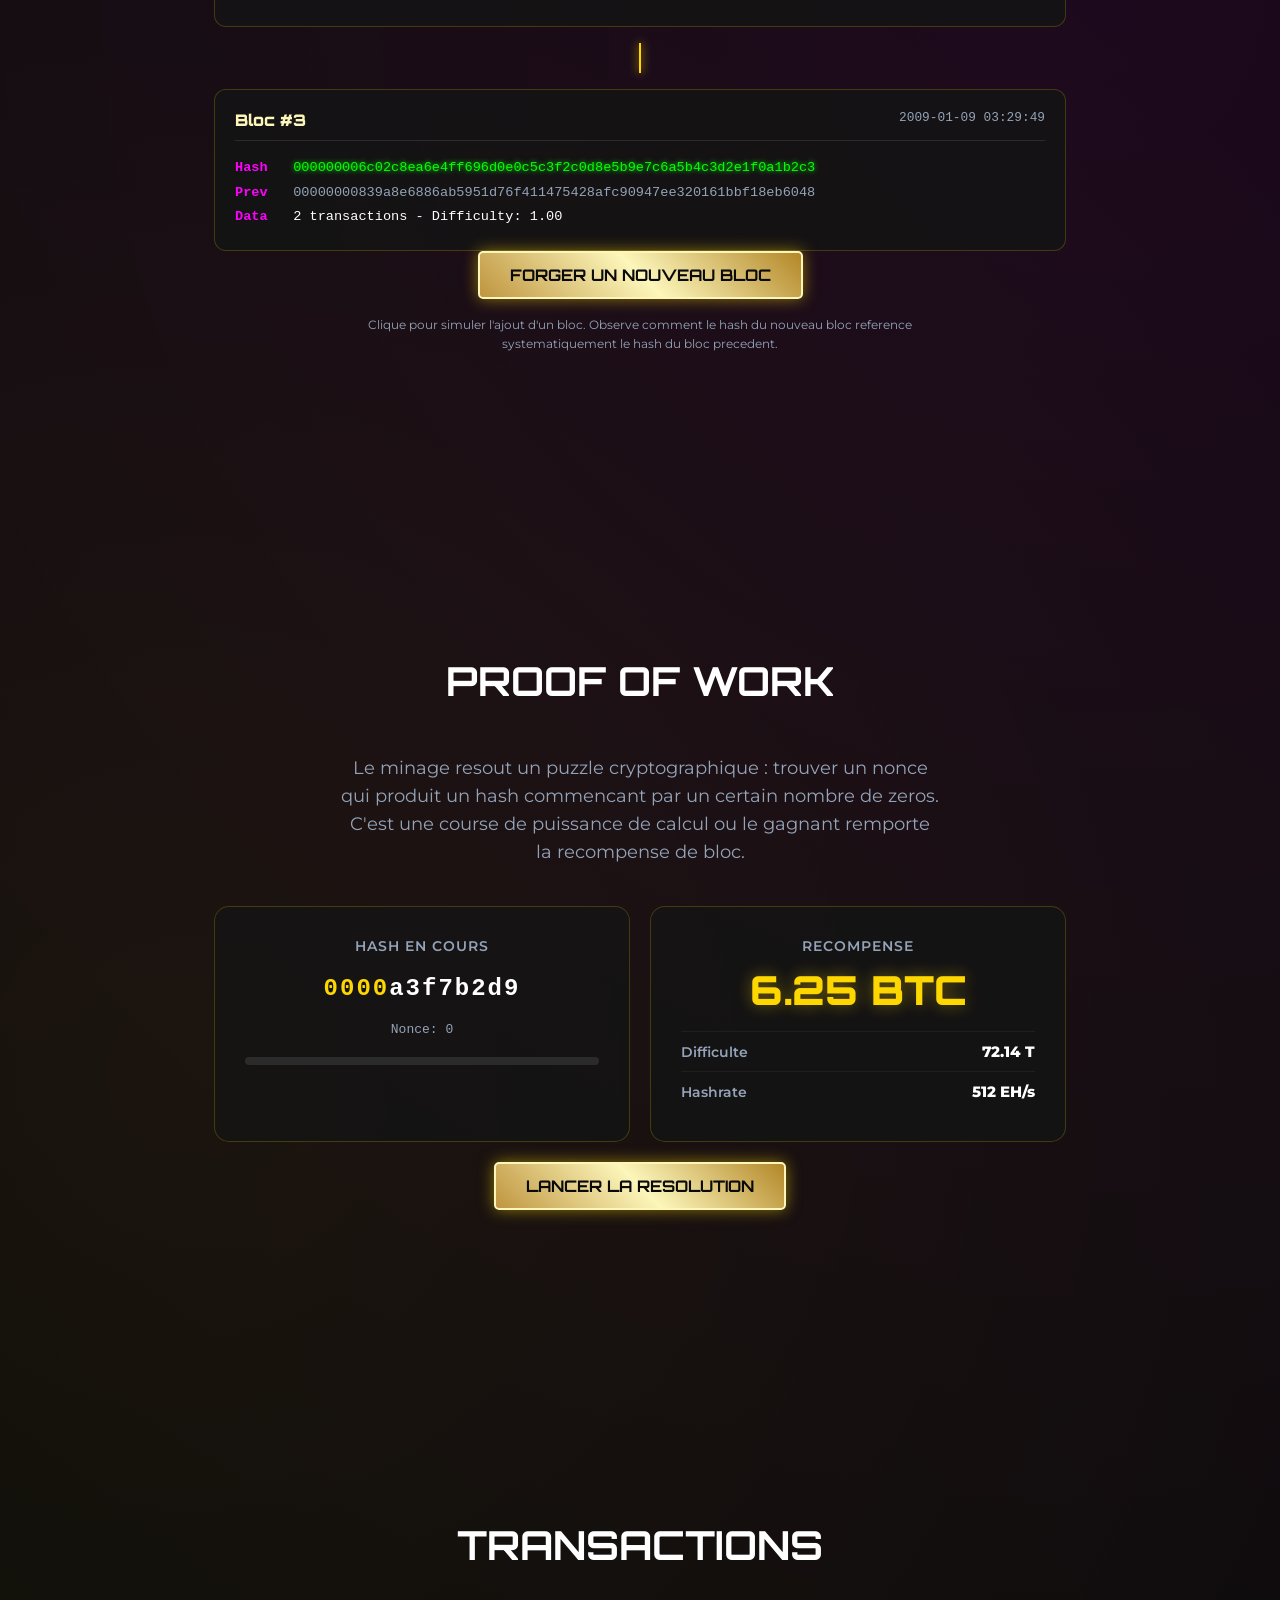
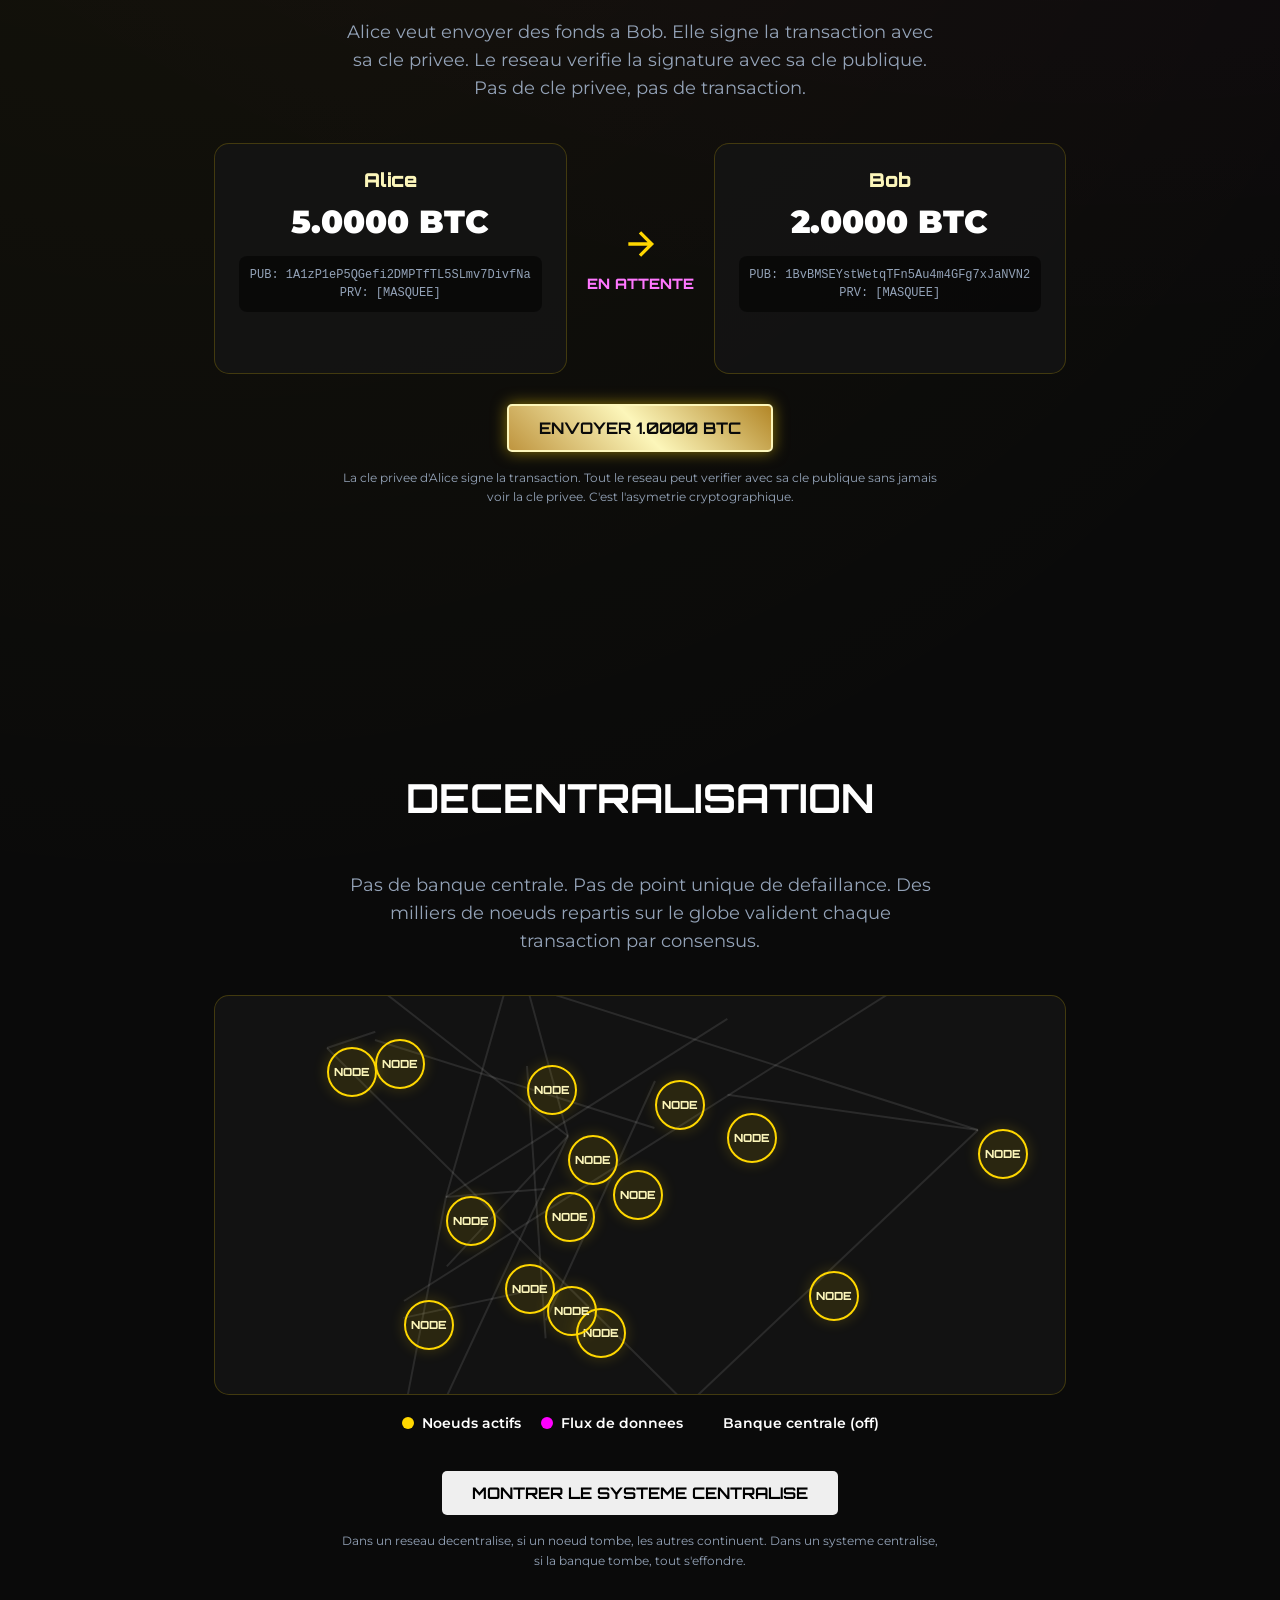
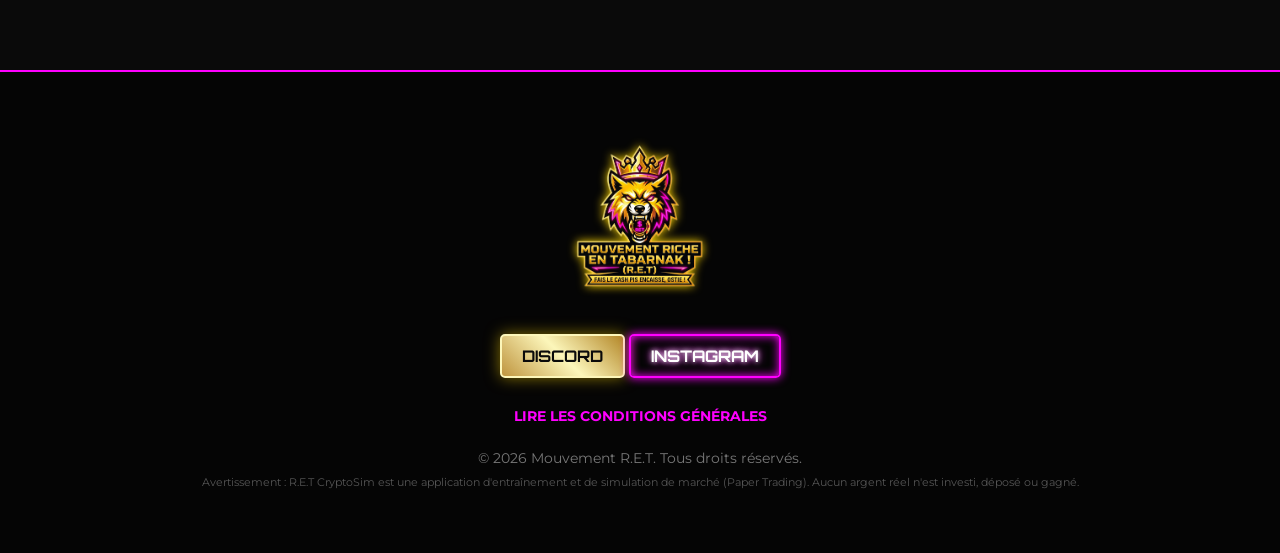
==== commit 3399c59c: "Update academy.html" ====
--- a/academy.html
+++ b/academy.html
@@ -256,7 +256,7 @@
     <div class="nav-links">
         <a href="index.html" class="nav-link">Accueil</a>
         <a href="academy.html" class="nav-link active">Academy</a>
-        <a href="analytics.html" class="nav-link">Stats Live</a>
+        <a href="https://ret-mouvement.web.app/" class="nav-link">Stats Live</a>
     </div>
 </nav>
 
--- a/theme.css
+++ b/theme.css
@@ -96,6 +96,19 @@
     color: var(--neon-pink);
     text-shadow: 0 0 10px var(--neon-pink);
 }
+
+@keyframes nav-alarm-pulse {
+    0% { transform: scale(1); color: var(--gold-light); text-shadow: none; }
+    50% { transform: scale(1.1); color: #ff3333; text-shadow: 0 0 15px #ff3333, 0 0 30px #ff0000; }
+    100% { transform: scale(1); color: var(--gold-light); text-shadow: none; }
+}
+
+.nav-link.alarm-active {
+    animation: nav-alarm-pulse 0.8s infinite !important;
+    position: relative;
+    z-index: 1001;
+}
+
 
 /* Buttons */
 .btn {
@@ -527,33 +540,6 @@
     }
 }
 
-/* Binance Sticky Bar */
-.binance-sticky {
-    position: fixed;
-    bottom: 0;
-    left: 0;
-    right: 0;
-    background: rgba(10, 10, 10, 0.98);
-    backdrop-filter: blur(15px);
-    border-top: 1px solid var(--gold-main);
-    padding: 12px 20px;
-    display: flex;
-    justify-content: center;
-    align-items: center;
-    gap: 20px;
-    z-index: 1000;
-    box-shadow: 0 -10px 40px rgba(0,0,0,0.8);
-    min-height: 70px;
-}
-
-@media (max-width: 768px) {
-    .binance-sticky {
-        flex-direction: column;
-        text-align: center;
-        gap: 12px;
-        padding: 15px 20px;
-    }
-}
 
 /* Tech Specs Redesign */
 .tech-specs {
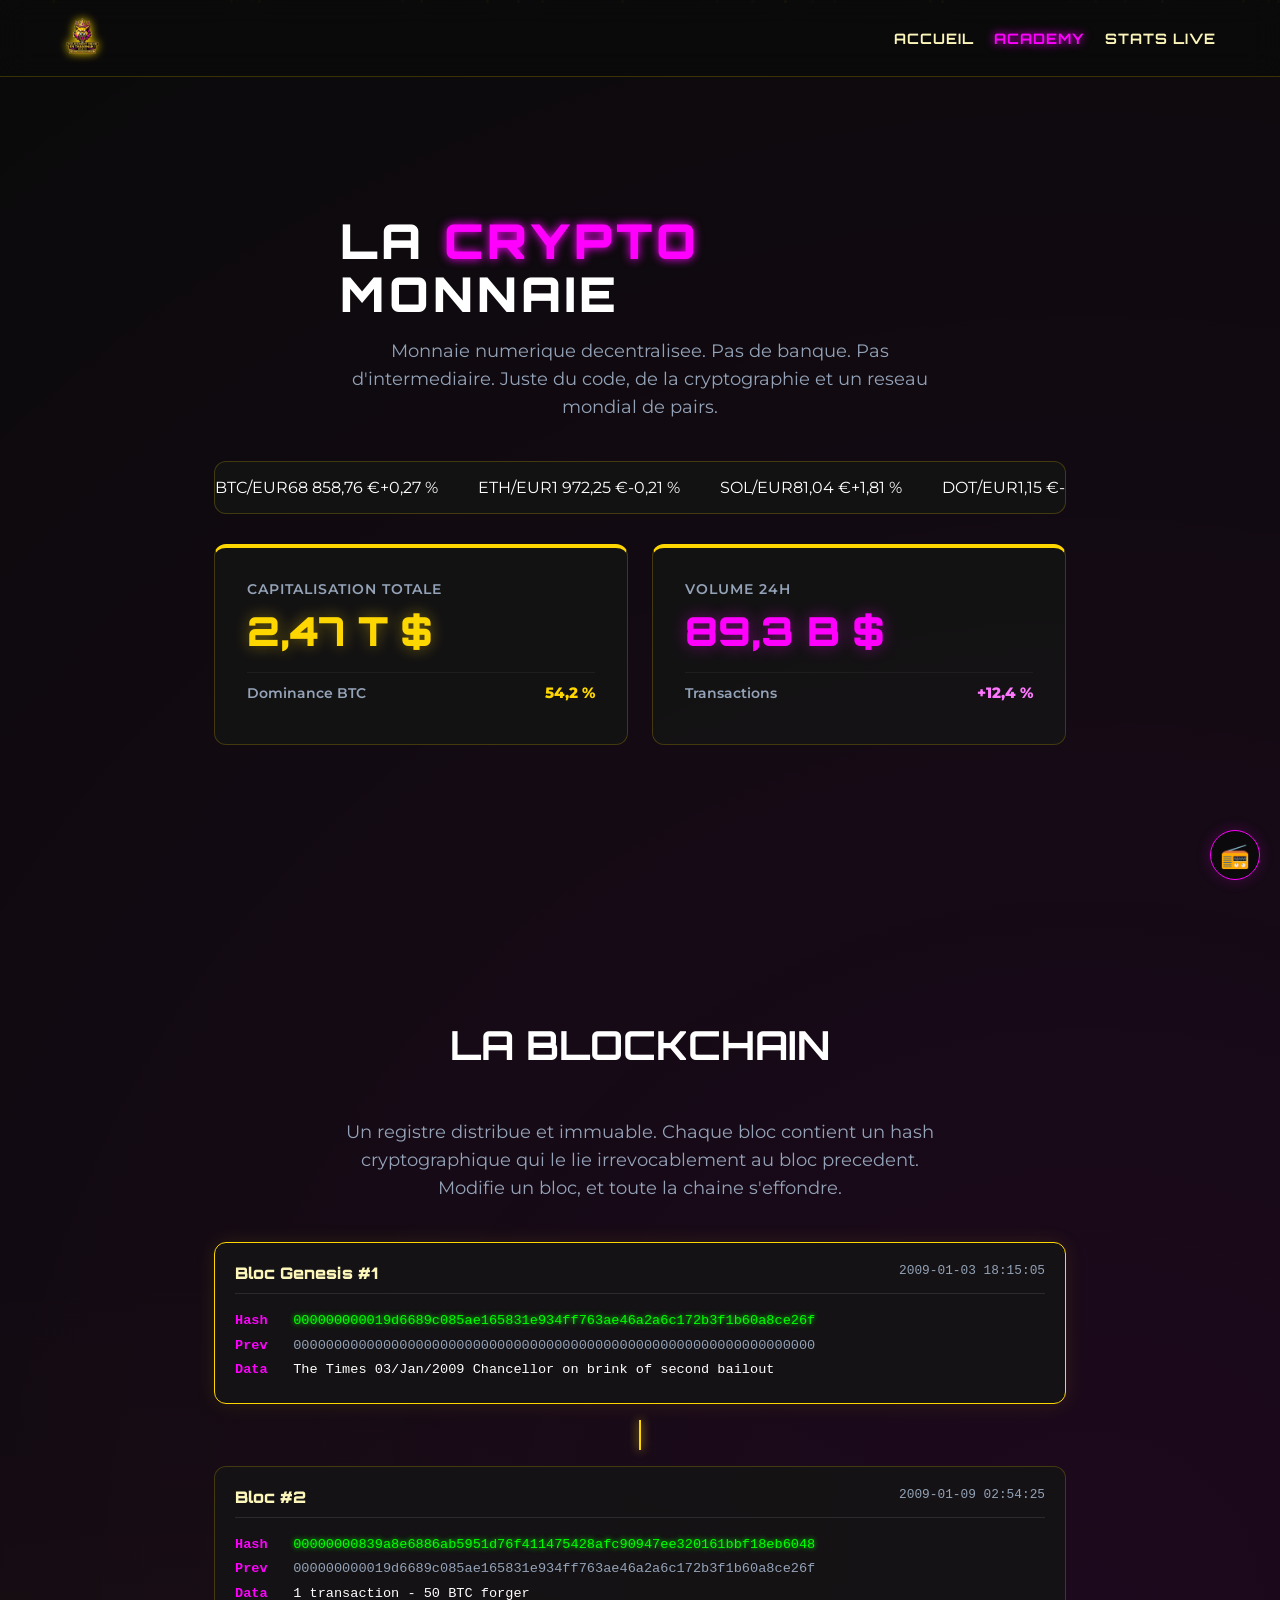
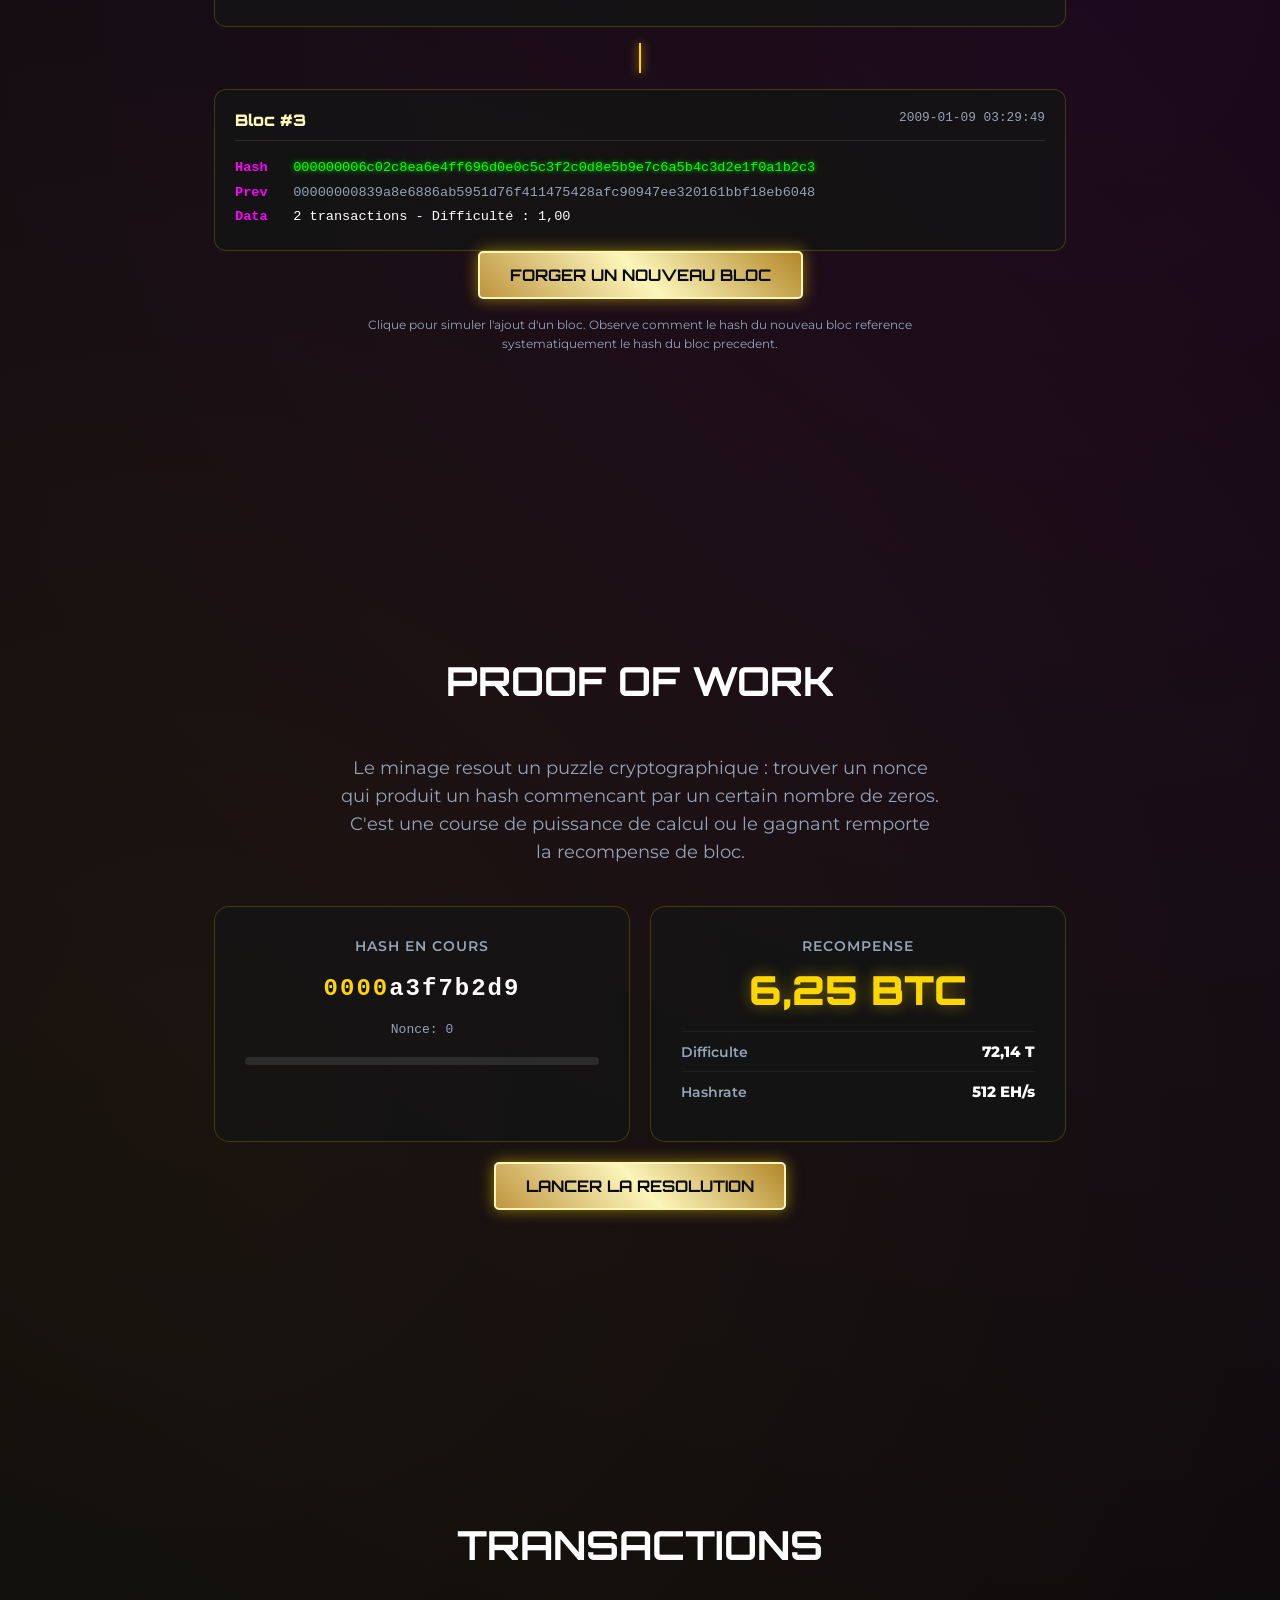
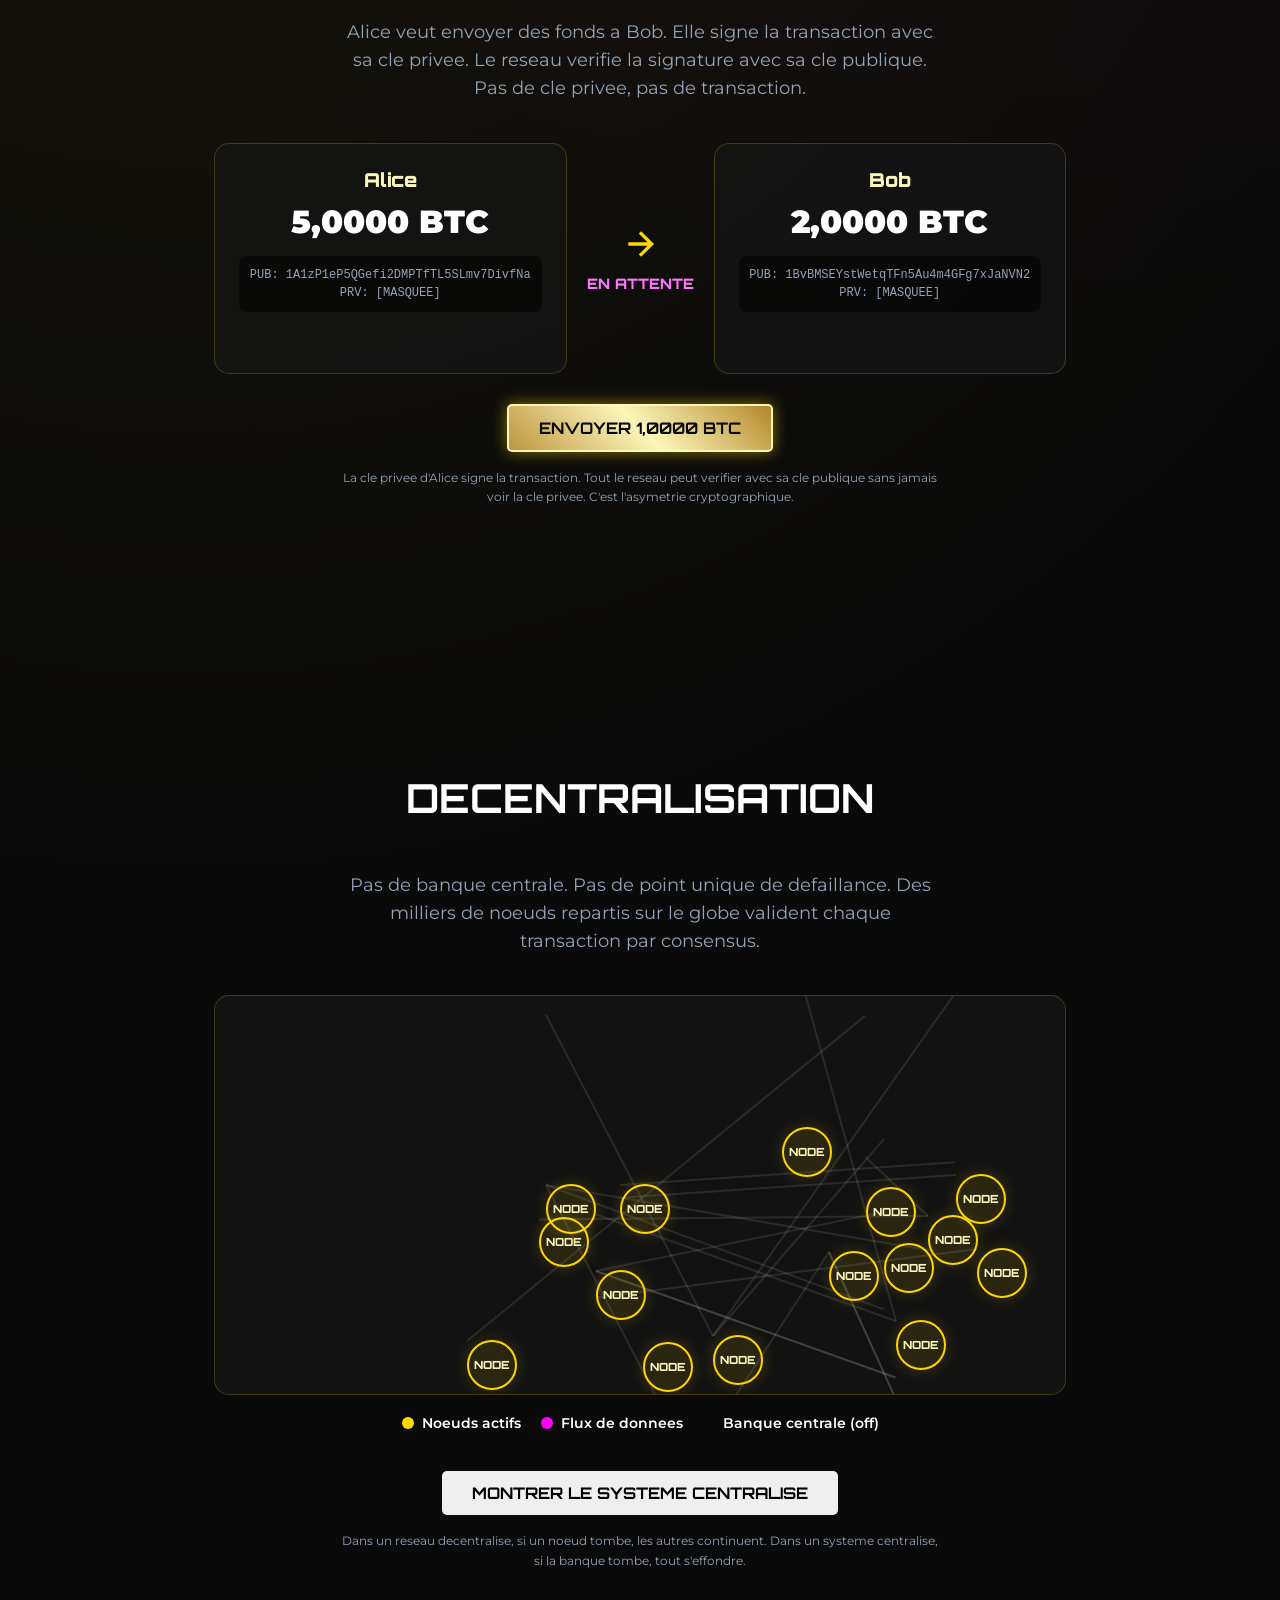
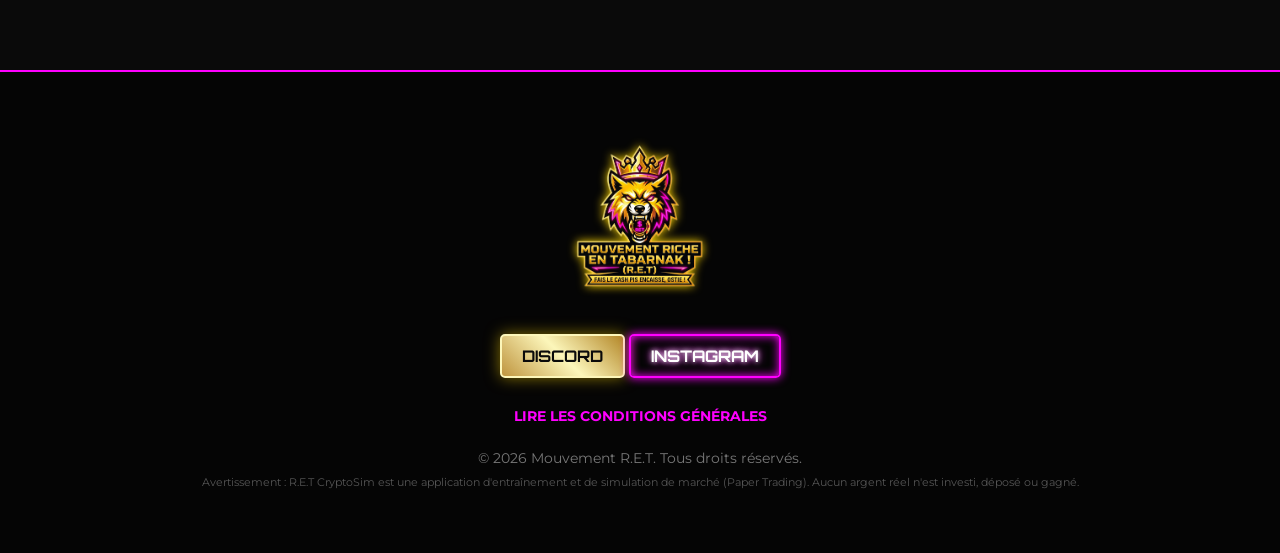
==== commit 573e04fe: "Add files via upload" ====
--- a/academy.html
+++ b/academy.html
@@ -1,5 +1,5 @@
 <!DOCTYPE html>
-<html lang="fr">
+<html lang="fr-FR">
 <head>
     <meta charset="UTF-8">
     <meta name="viewport" content="width=device-width, initial-scale=1.0">
@@ -11,13 +11,44 @@
     <meta name="robots" content="index, follow">
     <link rel="canonical" href="https://mret.fr/academy.html">
 
-    <!-- Schema.org JSON-LD pour le SEO et Réf IA -->
+    <!-- Optimisation Géographique / GEO-Targeting France & Europe -->
+    <meta name="geo.region" content="FR" />
+    <meta name="geo.placename" content="Paris" />
+    <meta name="geo.position" content="48.8566;2.3522" />
+    <meta name="ICBM" content="48.8566, 2.3522" />
+
+    <!-- Balises Hreflang pour le ciblage multilingue/multi-région -->
+    <link rel="alternate" hreflang="fr-FR" href="https://mret.fr/academy.html" />
+    <link rel="alternate" hreflang="fr-BE" href="https://mret.fr/academy.html" />
+    <link rel="alternate" hreflang="fr-CH" href="https://mret.fr/academy.html" />
+    <link rel="alternate" hreflang="x-default" href="https://mret.fr/academy.html" />
+
+    <!-- Schema.org JSON-LD pour le SEO et Réf IA (Optimisé Europe/France) -->
     <script type="application/ld+json">
     {
       "@context": "https://schema.org",
       "@type": "Course",
       "name": "R.E.T Academy : Apprendre la Crypto-Monnaie",
       "description": "Découvrez le fonctionnement de la blockchain, du minage (Proof of Work) et des transactions cryptographiques avec l'Academy R.E.T.",
+      "inLanguage": "fr-FR",
+      "areaServed": [
+        {
+          "@type": "Country",
+          "name": "France"
+        },
+        {
+          "@type": "Country",
+          "name": "Belgium"
+        },
+        {
+          "@type": "Country",
+          "name": "Switzerland"
+        },
+        {
+          "@type": "Continent",
+          "name": "Europe"
+        }
+      ],
       "provider": {
         "@type": "Organization",
         "name": "Mouvement R.E.T",
@@ -32,6 +63,10 @@
     <meta property="og:title" content="R.E.T Academy : Apprendre la Crypto-Monnaie">
     <meta property="og:description" content="Découvrez le fonctionnement de la blockchain et du minage de manière interactive avec l'Academy R.E.T.">
     <meta property="og:image" content="https://mret.fr/RETtransp.jpg">
+    <meta property="og:locale" content="fr_FR" />
+    <meta property="og:locale:alternate" content="fr_BE" />
+    <meta property="og:locale:alternate" content="fr_CH" />
+    <meta property="og:locale:alternate" content="en_GB" />
     <!-- Twitter -->
     <meta name="twitter:card" content="summary_large_image">
     <meta name="twitter:url" content="https://mret.fr/academy.html">
@@ -256,7 +291,7 @@
     <div class="nav-links">
         <a href="index.html" class="nav-link">Accueil</a>
         <a href="academy.html" class="nav-link active">Academy</a>
-        <a href="https://ret-mouvement.web.app/" class="nav-link">Stats Live</a>
+        <a href="analytics.html" class="nav-link">Stats Live</a>
     </div>
 </nav>
 
@@ -272,34 +307,34 @@
 
     <div class="ticker-wrap fade-in delay-1">
         <div class="ticker">
-            <div class="ticker-item"><span class="ticker-pair">BTC/EUR</span><span class="ticker-price">68,858.76 &euro;</span><span class="ticker-change pos">+0.27%</span></div>
-            <div class="ticker-item"><span class="ticker-pair">ETH/EUR</span><span class="ticker-price">1,972.25 &euro;</span><span class="ticker-change neg">-0.21%</span></div>
-            <div class="ticker-item"><span class="ticker-pair">SOL/EUR</span><span class="ticker-price">81.04 &euro;</span><span class="ticker-change pos">+1.81%</span></div>
-            <div class="ticker-item"><span class="ticker-pair">DOT/EUR</span><span class="ticker-price">1.15 &euro;</span><span class="ticker-change neg">-0.73%</span></div>
-            <div class="ticker-item"><span class="ticker-pair">ENA/EUR</span><span class="ticker-price">0.11 &euro;</span><span class="ticker-change neg">-0.08%</span></div>
-            <div class="ticker-item"><span class="ticker-pair">BTC/EUR</span><span class="ticker-price">68,858.76 &euro;</span><span class="ticker-change pos">+0.27%</span></div>
-            <div class="ticker-item"><span class="ticker-pair">ETH/EUR</span><span class="ticker-price">1,972.25 &euro;</span><span class="ticker-change neg">-0.21%</span></div>
-            <div class="ticker-item"><span class="ticker-pair">SOL/EUR</span><span class="ticker-price">81.04 &euro;</span><span class="ticker-change pos">+1.81%</span></div>
-            <div class="ticker-item"><span class="ticker-pair">DOT/EUR</span><span class="ticker-price">1.15 &euro;</span><span class="ticker-change neg">-0.73%</span></div>
-            <div class="ticker-item"><span class="ticker-pair">ENA/EUR</span><span class="ticker-price">0.11 &euro;</span><span class="ticker-change neg">-0.08%</span></div>
+            <div class="ticker-item"><span class="ticker-pair">BTC/EUR</span><span class="ticker-price">68&nbsp;858,76&nbsp;&euro;</span><span class="ticker-change pos">+0,27&nbsp;%</span></div>
+            <div class="ticker-item"><span class="ticker-pair">ETH/EUR</span><span class="ticker-price">1&nbsp;972,25&nbsp;&euro;</span><span class="ticker-change neg">-0,21&nbsp;%</span></div>
+            <div class="ticker-item"><span class="ticker-pair">SOL/EUR</span><span class="ticker-price">81,04&nbsp;&euro;</span><span class="ticker-change pos">+1,81&nbsp;%</span></div>
+            <div class="ticker-item"><span class="ticker-pair">DOT/EUR</span><span class="ticker-price">1,15&nbsp;&euro;</span><span class="ticker-change neg">-0,73&nbsp;%</span></div>
+            <div class="ticker-item"><span class="ticker-pair">ENA/EUR</span><span class="ticker-price">0,11&nbsp;&euro;</span><span class="ticker-change neg">-0,08&nbsp;%</span></div>
+            <div class="ticker-item"><span class="ticker-pair">BTC/EUR</span><span class="ticker-price">68&nbsp;858,76&nbsp;&euro;</span><span class="ticker-change pos">+0,27&nbsp;%</span></div>
+            <div class="ticker-item"><span class="ticker-pair">ETH/EUR</span><span class="ticker-price">1&nbsp;972,25&nbsp;&euro;</span><span class="ticker-change neg">-0,21&nbsp;%</span></div>
+            <div class="ticker-item"><span class="ticker-pair">SOL/EUR</span><span class="ticker-price">81,04&nbsp;&euro;</span><span class="ticker-change pos">+1,81&nbsp;%</span></div>
+            <div class="ticker-item"><span class="ticker-pair">DOT/EUR</span><span class="ticker-price">1,15&nbsp;&euro;</span><span class="ticker-change neg">-0,73&nbsp;%</span></div>
+            <div class="ticker-item"><span class="ticker-pair">ENA/EUR</span><span class="ticker-price">0,11&nbsp;&euro;</span><span class="ticker-change neg">-0,08&nbsp;%</span></div>
         </div>
     </div>
 
     <div class="grid-2 fade-in delay-2">
         <div class="card">
             <div class="card-label">Capitalisation Totale</div>
-            <div class="card-value gold">2.47T $</div>
+            <div class="card-value gold">2,47&nbsp;T&nbsp;$</div>
             <div class="stat-row">
                 <span class="stat-label">Dominance BTC</span>
-                <span class="stat-value" style="color: var(--gold)">54.2%</span>
+                <span class="stat-value" style="color: var(--gold)">54,2&nbsp;%</span>
             </div>
         </div>
         <div class="card">
             <div class="card-label">Volume 24H</div>
-            <div class="card-value purple">89.3B $</div>
+            <div class="card-value purple">89,3&nbsp;B&nbsp;$</div>
             <div class="stat-row">
                 <span class="stat-label">Transactions</span>
-                <span class="stat-value" style="color: var(--purple-light)">+12.4%</span>
+                <span class="stat-value" style="color: var(--purple-light)">+12,4&nbsp;%</span>
             </div>
         </div>
     </div>
@@ -335,7 +370,7 @@
             <div class="block-hash">
                 <div><span class="label">Hash      </span> <span class="value">00000000839a8e6886ab5951d76f411475428afc90947ee320161bbf18eb6048</span></div>
                 <div><span class="label">Prev      </span> <span class="prev">000000000019d6689c085ae165831e934ff763ae46a2a6c172b3f1b60a8ce26f</span></div>
-                <div><span class="label">Data      </span> <span style="color: var(--text-muted)">1 transaction - 50 BTC minted</span></div>
+                <div><span class="label">Data      </span> <span style="color: var(--text-muted)">1 transaction - 50&nbsp;BTC forger</span></div>
             </div>
         </div>
 
@@ -349,7 +384,7 @@
             <div class="block-hash">
                 <div><span class="label">Hash      </span> <span class="value">000000006c02c8ea6e4ff696d0e0c5c3f2c0d8e5b9e7c6a5b4c3d2e1f0a1b2c3</span></div>
                 <div><span class="label">Prev      </span> <span class="prev">00000000839a8e6886ab5951d76f411475428afc90947ee320161bbf18eb6048</span></div>
-                <div><span class="label">Data      </span> <span style="color: var(--text-muted)">2 transactions - Difficulty: 1.00</span></div>
+                <div><span class="label">Data      </span> <span style="color: var(--text-muted)">2 transactions - Difficulté&nbsp;: 1,00</span></div>
             </div>
         </div>
     </div>
@@ -384,14 +419,14 @@
         </div>
         <div class="mining-visual">
             <div class="card-label">Recompense</div>
-            <div class="card-value gold" style="margin-top: 10px;">6.25 BTC</div>
+            <div class="card-value gold" style="margin-top: 10px;">6,25&nbsp;BTC</div>
             <div class="stat-row">
                 <span class="stat-label">Difficulte</span>
-                <span class="stat-value">72.14 T</span>
+                <span class="stat-value">72,14&nbsp;T</span>
             </div>
             <div class="stat-row">
                 <span class="stat-label">Hashrate</span>
-                <span class="stat-value">512 EH/s</span>
+                <span class="stat-value">512&nbsp;EH/s</span>
             </div>
             <div class="reward-badge" id="reward-badge">
                 <span style="font-size: 16px;">&#10003;</span> BLOC VALIDE
@@ -414,7 +449,7 @@
     <div class="tx-scene fade-in delay-1">
         <div class="wallet-card" id="wallet-alice">
             <div class="wallet-name">Alice</div>
-            <div class="wallet-balance" id="balance-alice">5.0000 BTC</div>
+            <div class="wallet-balance" id="balance-alice">5,0000&nbsp;BTC</div>
             <div class="wallet-key">
                 <span style="color: var(--text-dim)">PUB:</span> 1A1zP1eP5QGefi2DMPTfTL5SLmv7DivfNa<br>
                 <span style="color: var(--text-dim)">PRV:</span> [MASQUEE]
@@ -429,7 +464,7 @@
 
         <div class="wallet-card" id="wallet-bob">
             <div class="wallet-name">Bob</div>
-            <div class="wallet-balance" id="balance-bob">2.0000 BTC</div>
+            <div class="wallet-balance" id="balance-bob">2,0000&nbsp;BTC</div>
             <div class="wallet-key">
                 <span style="color: var(--text-dim)">PUB:</span> 1BvBMSEYstWetqTFn5Au4m4GFg7xJaNVN2<br>
                 <span style="color: var(--text-dim)">PRV:</span> [MASQUEE]
@@ -439,7 +474,7 @@
     </div>
 
     <button class="btn btn-gold fade-in delay-2" onclick="sendTx()" id="tx-btn">
-        Envoyer 1.0000 BTC
+        Envoyer 1,0000&nbsp;BTC
     </button>
     <p class="section-subtitle" style="margin-top: 16px; font-size: 12px;">
         La cle privee d'Alice signe la transaction. Tout le reseau peut verifier avec sa cle publique 
@@ -579,8 +614,8 @@
             status.innerText = "DIFFUSION...";
             setTimeout(() => {
                 status.innerText = "CONFIRME";
-                alice.innerText = "4.0000 BTC";
-                bob.innerText = "3.0000 BTC";
+                alice.innerText = "4,0000\u00A0BTC";
+                bob.innerText = "3,0000\u00A0BTC";
                 document.getElementById('wallet-alice').classList.add('sending');
                 document.getElementById('wallet-bob').classList.add('receiving');
                 setTimeout(() => {
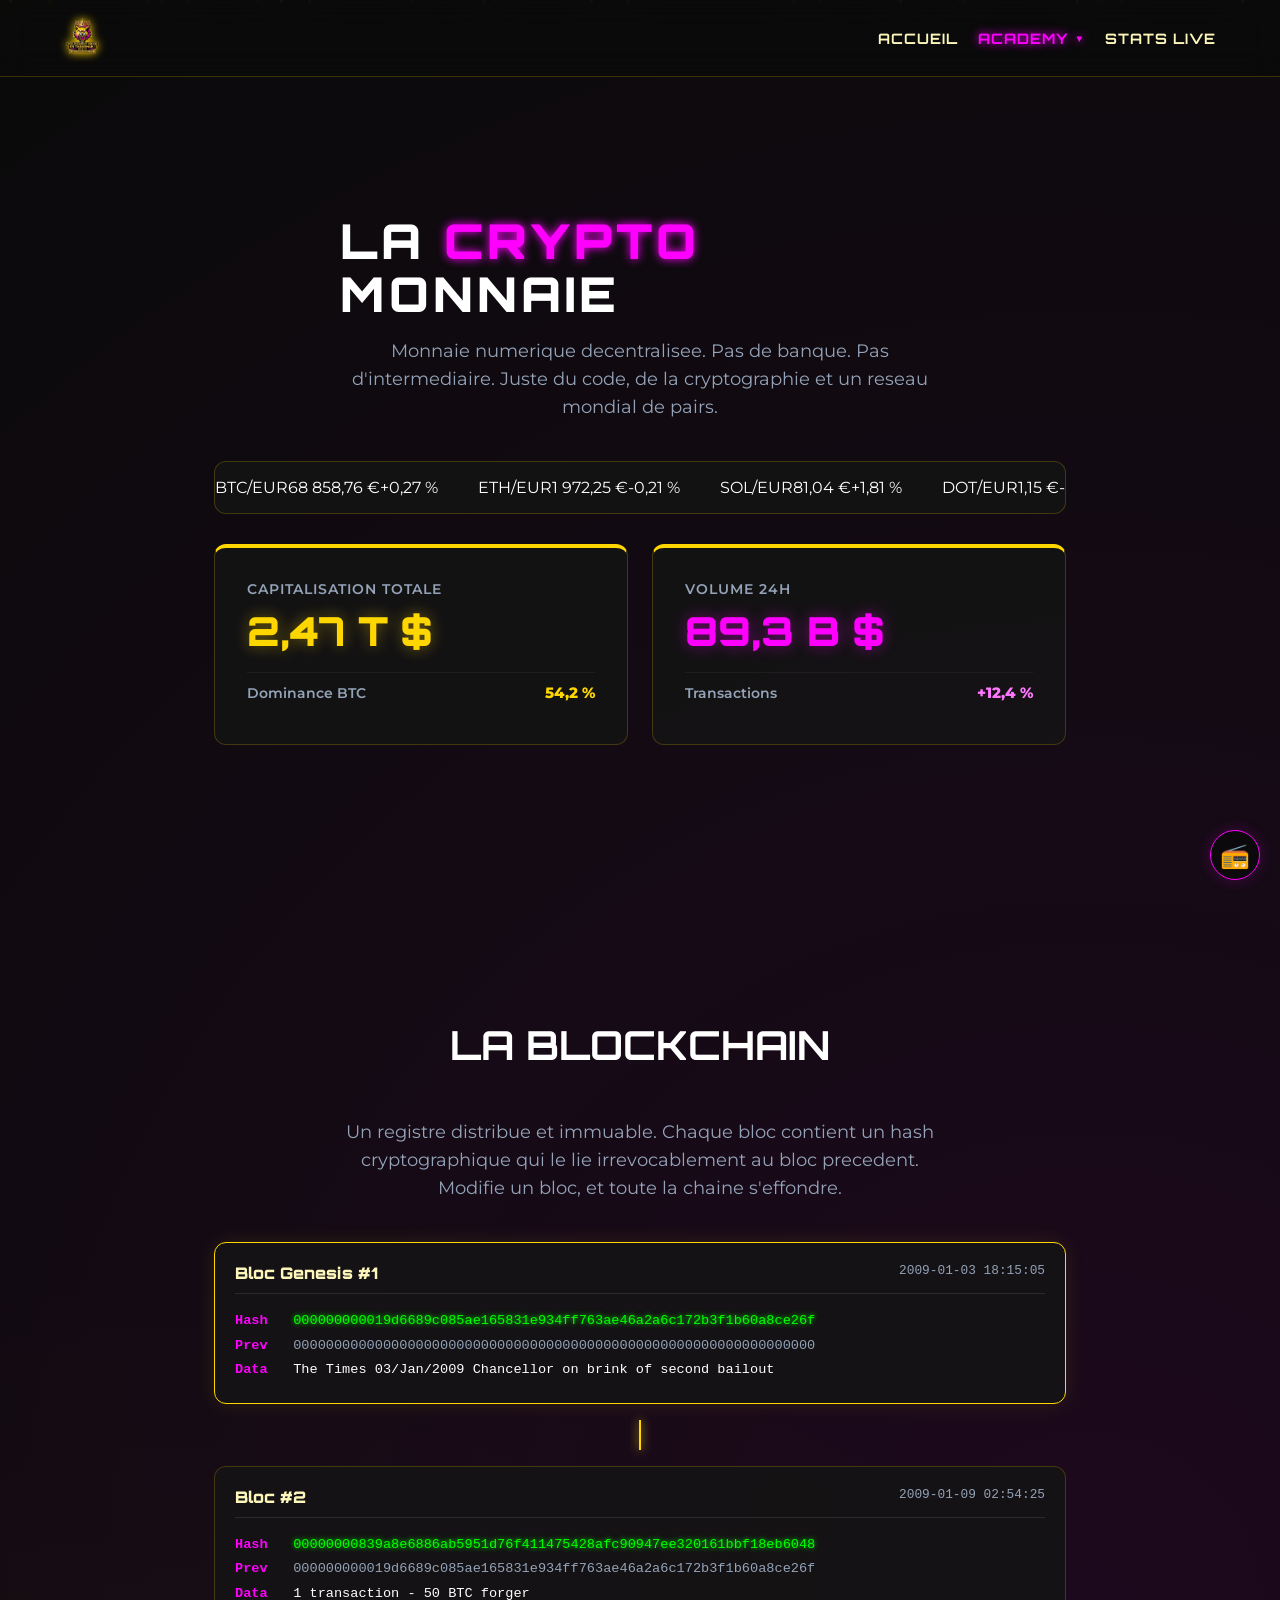
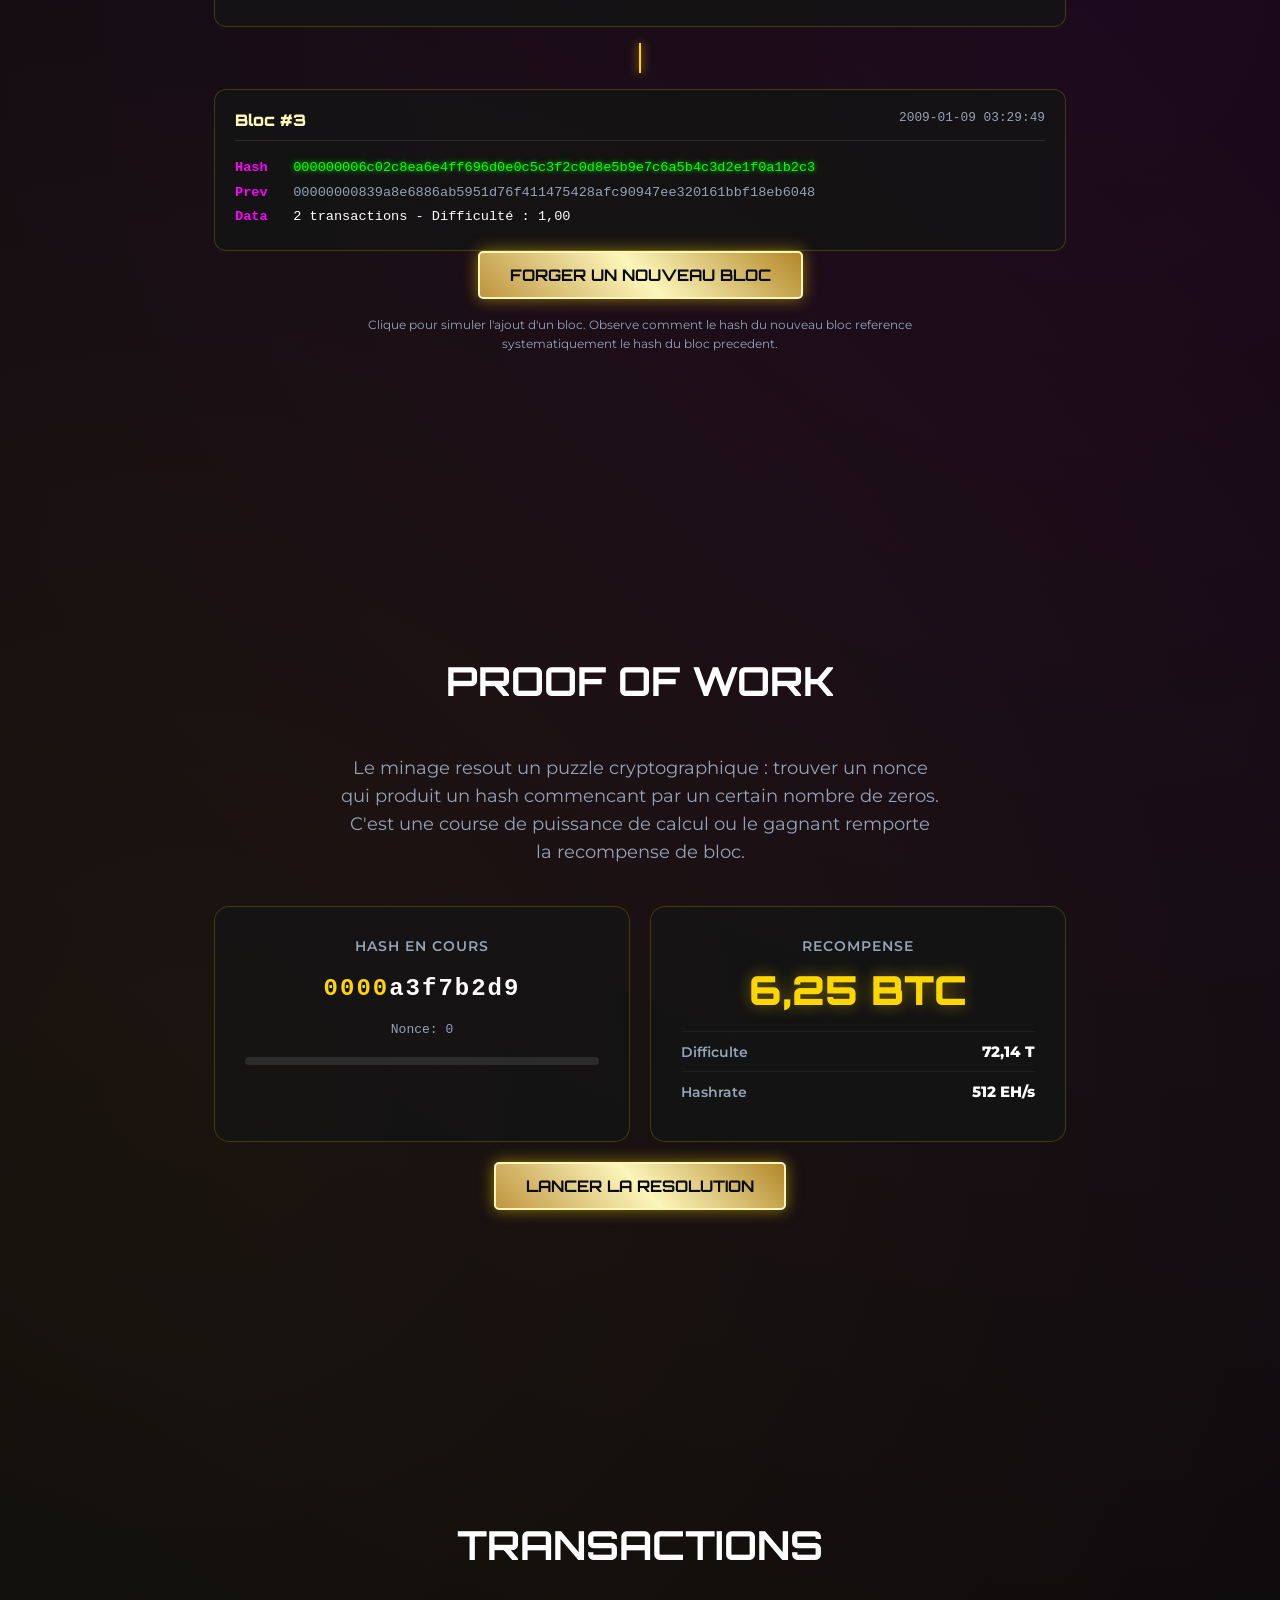
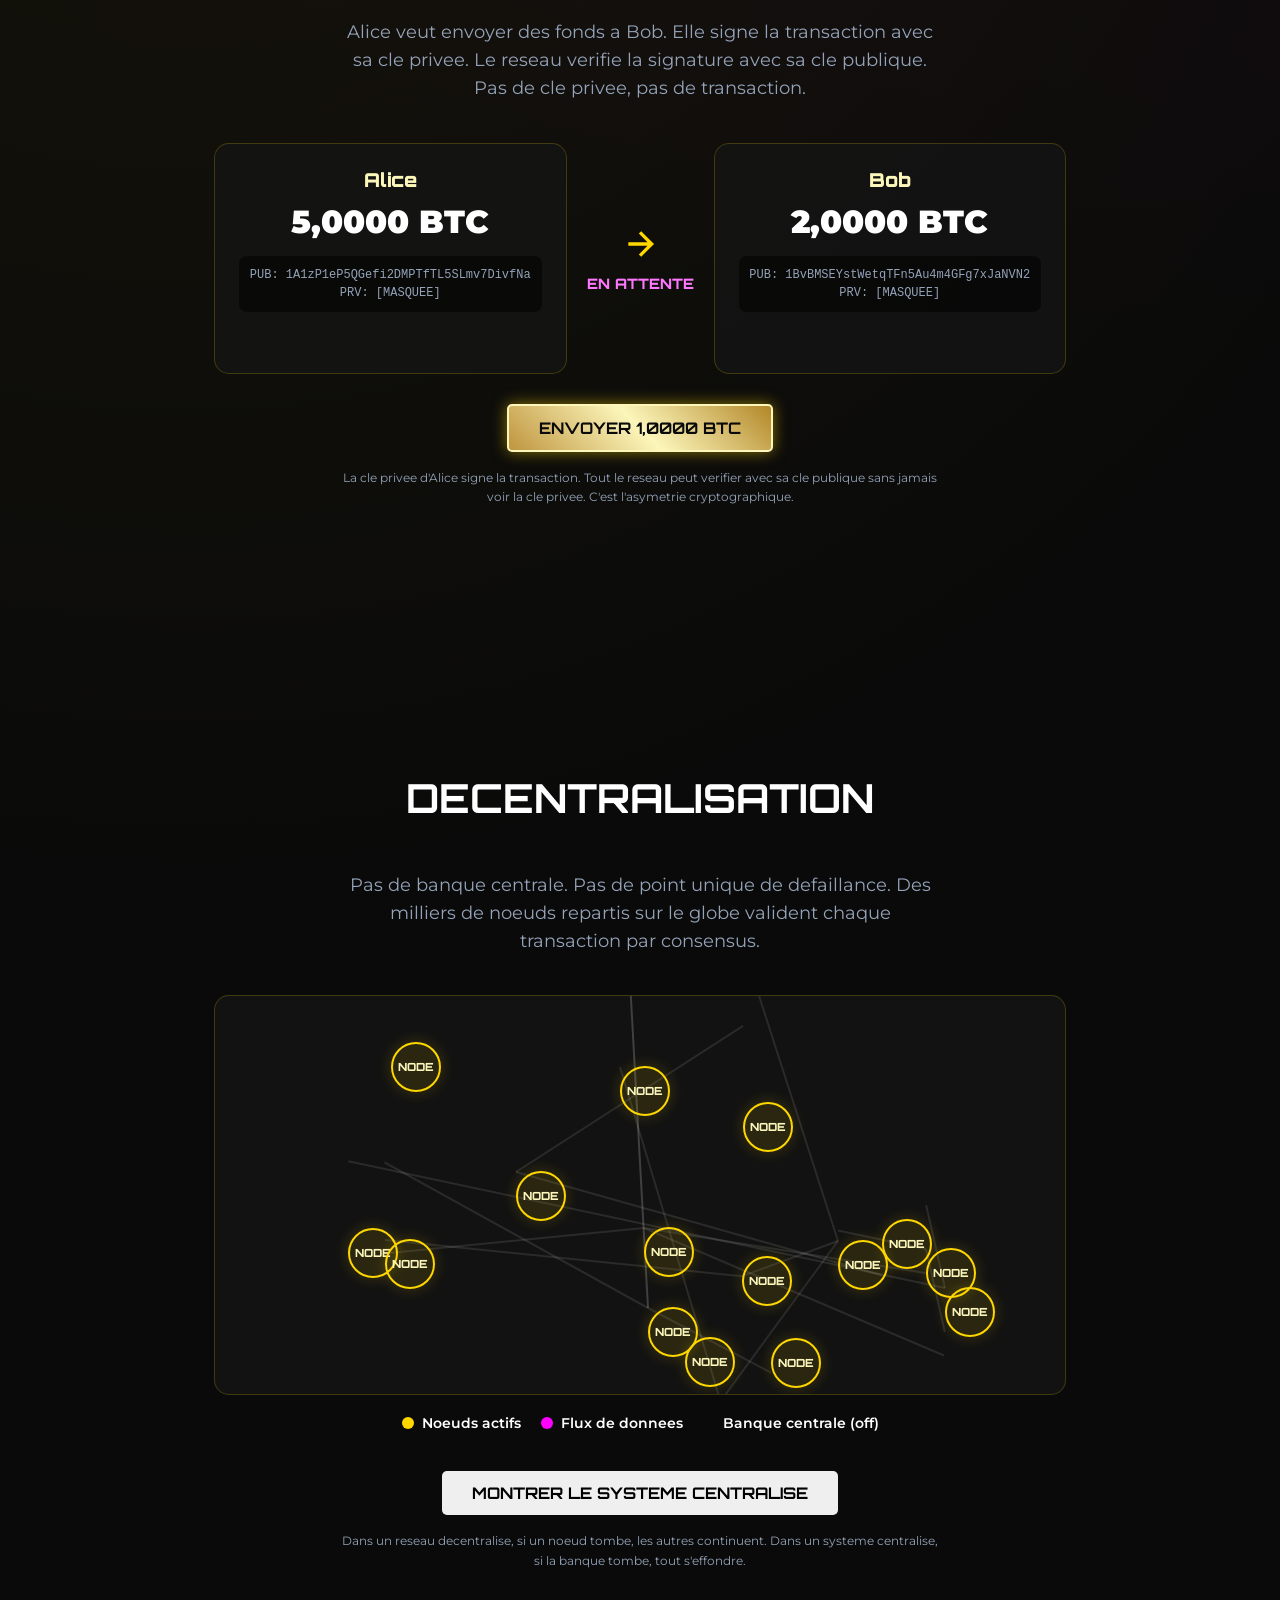
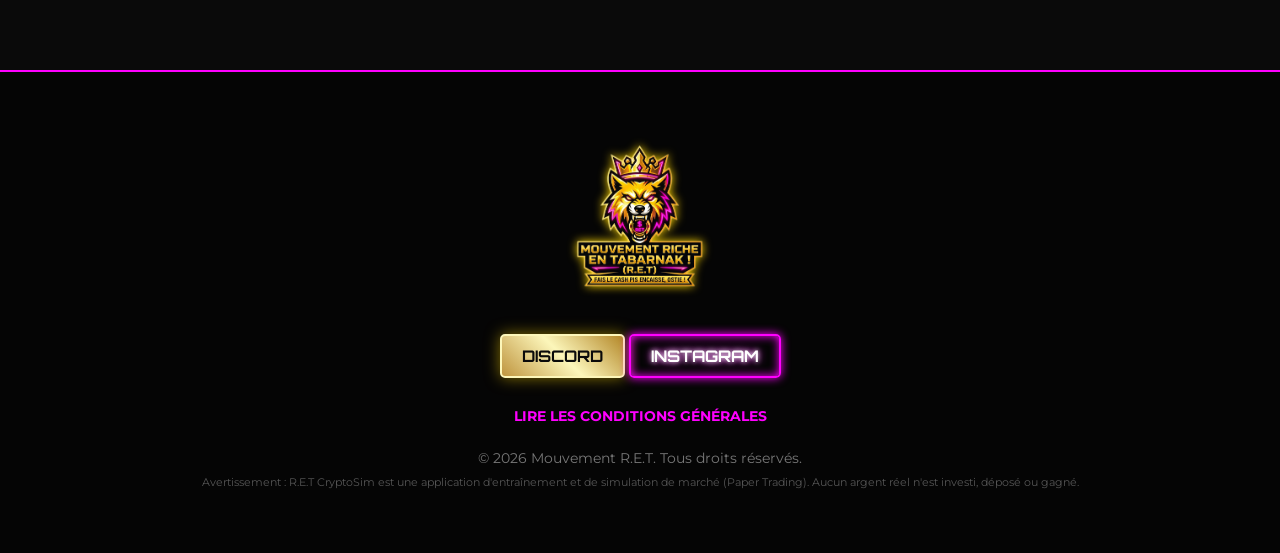
==== commit 555ba485: "Add files via upload" ====
--- a/academy.html
+++ b/academy.html
@@ -290,7 +290,13 @@
     <a href="index.html"><img src="RETtransp.jpg" alt="Logo R.E.T" class="nav-logo"></a>
     <div class="nav-links">
         <a href="index.html" class="nav-link">Accueil</a>
-        <a href="academy.html" class="nav-link active">Academy</a>
+        <div class="dropdown">
+            <a href="academy.html" class="nav-link active dropdown-btn">Academy <span class="arrow">▼</span></a>
+            <div class="dropdown-content">
+                <a href="academy.html">Bases Crypto</a>
+                <a href="Crypto-Trésoreries-Entreprises.html">Trésorerie d'Entreprise</a>
+            </div>
+        </div>
         <a href="analytics.html" class="nav-link">Stats Live</a>
     </div>
 </nav>
--- a/theme.css
+++ b/theme.css
@@ -824,3 +824,106 @@
 .charts-column .glass-card.filtered-out {
     display: none !important;
 }
+
+/* Premium Dropdown Navigation Menu */
+.dropdown {
+    position: relative;
+    display: inline-block;
+}
+
+.dropdown-btn {
+    display: flex;
+    align-items: center;
+    gap: 6px;
+    cursor: pointer;
+}
+
+.dropdown-content {
+    display: none;
+    position: absolute;
+    top: 100%;
+    left: 50%;
+    transform: translateX(-50%) translateY(10px);
+    background: rgba(10, 10, 10, 0.95);
+    backdrop-filter: blur(15px);
+    border: 1px solid var(--border-color);
+    box-shadow: 0 10px 30px rgba(255, 0, 255, 0.15), 0 0 15px rgba(255, 215, 0, 0.1);
+    border-radius: 12px;
+    min-width: 240px;
+    z-index: 2000;
+    overflow: hidden;
+    transition: all 0.3s cubic-bezier(0.16, 1, 0.3, 1);
+    opacity: 0;
+    visibility: hidden;
+}
+
+.dropdown:hover .dropdown-content {
+    display: block;
+    opacity: 1;
+    visibility: visible;
+    transform: translateX(-50%) translateY(5px);
+}
+
+.dropdown-content a {
+    color: var(--gold-light);
+    padding: 14px 20px;
+    text-decoration: none;
+    display: block;
+    font-family: 'Orbitron', sans-serif;
+    font-size: 0.8rem;
+    font-weight: 700;
+    text-transform: uppercase;
+    letter-spacing: 0.5px;
+    transition: all 0.2s ease;
+    border-bottom: 1px solid rgba(255, 255, 255, 0.03);
+}
+
+.dropdown-content a:last-child {
+    border-bottom: none;
+}
+
+.dropdown-content a:hover {
+    background: rgba(255, 215, 0, 0.05);
+    color: var(--neon-pink);
+    text-shadow: 0 0 10px var(--neon-pink);
+    padding-left: 25px;
+}
+
+.dropdown .arrow {
+    font-size: 0.6rem;
+    transition: transform 0.3s ease;
+    display: inline-block;
+}
+
+.dropdown:hover .arrow {
+    transform: rotate(180deg);
+}
+
+/* Mobile responsive fixes for dropdown */
+@media (max-width: 768px) {
+    .dropdown-content {
+        position: static;
+        transform: none;
+        width: 100%;
+        background: rgba(20, 20, 20, 0.8);
+        border: none;
+        box-shadow: none;
+        border-radius: 0;
+        opacity: 1;
+        visibility: visible;
+        display: none;
+    }
+    
+    .dropdown:hover .dropdown-content {
+        display: block;
+        transform: none;
+    }
+    
+    .dropdown-content a {
+        padding-left: 30px;
+    }
+    
+    .dropdown-content a:hover {
+        padding-left: 35px;
+    }
+}
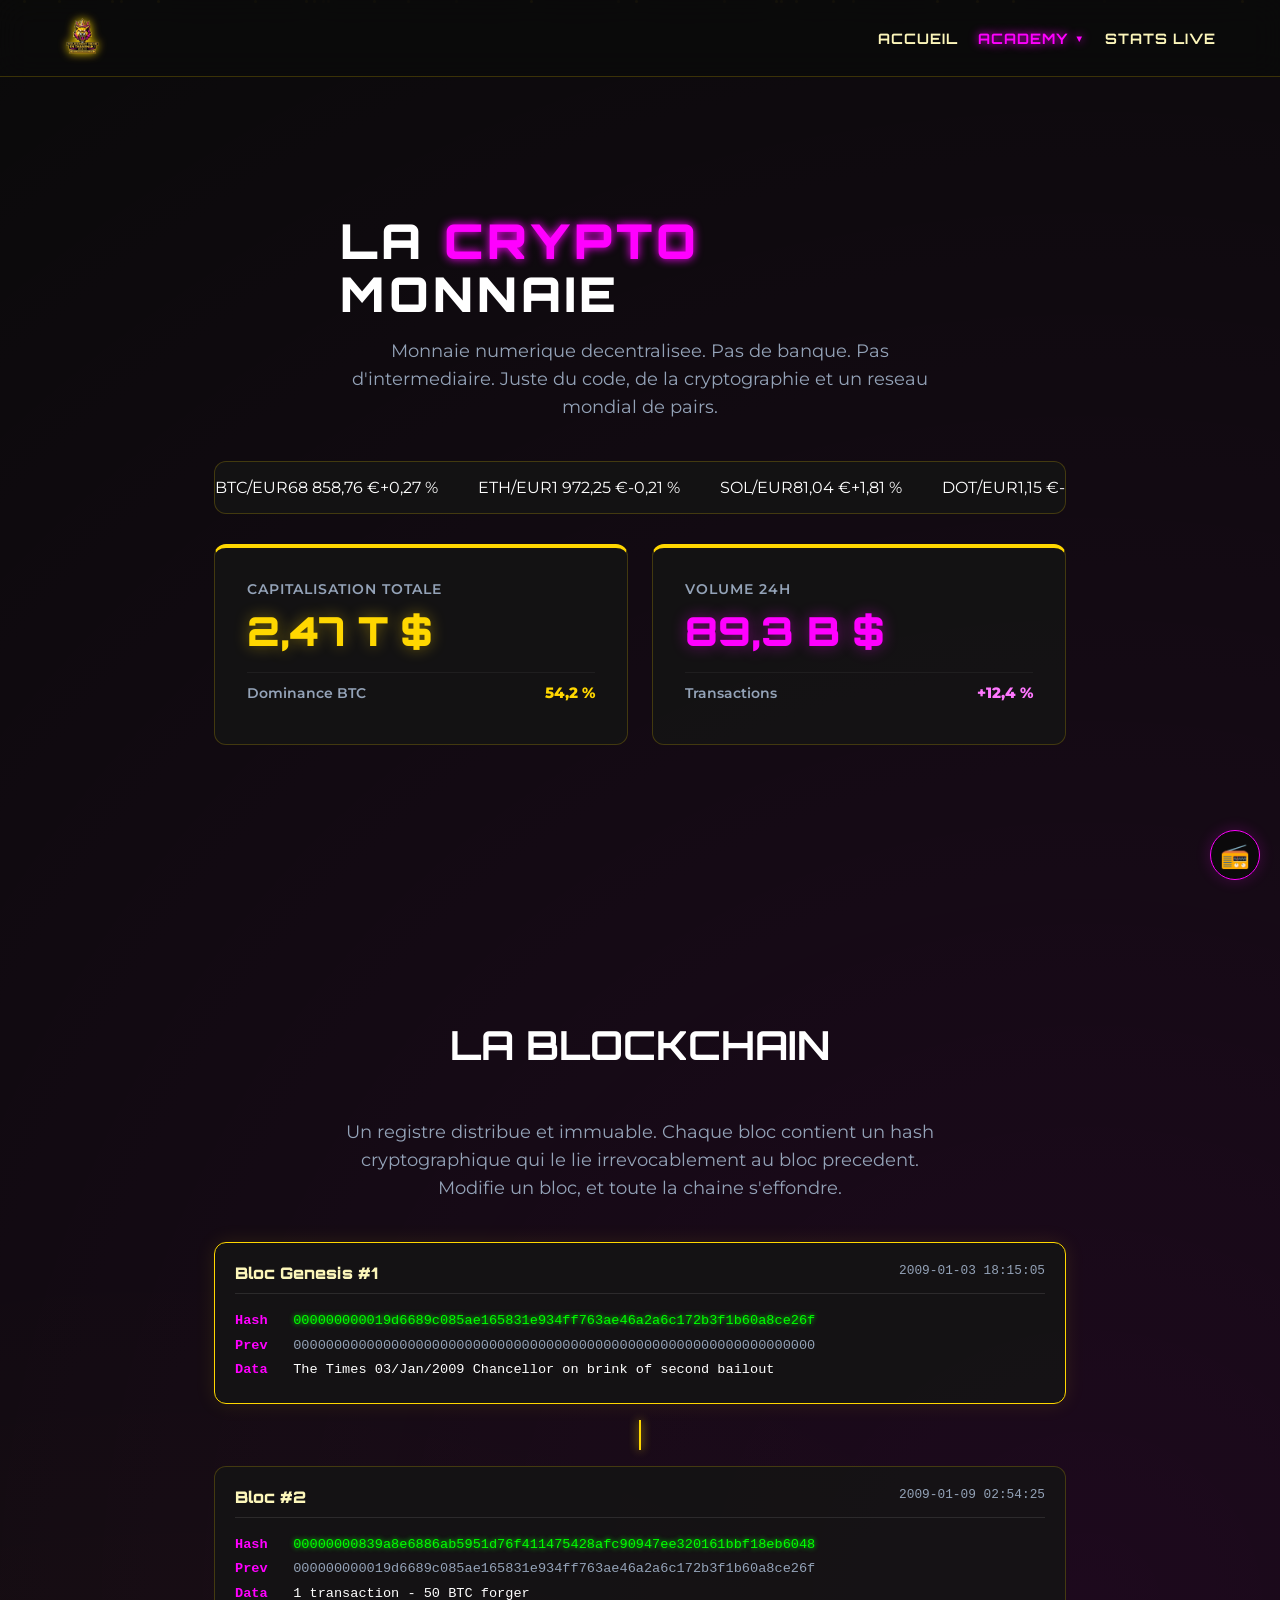
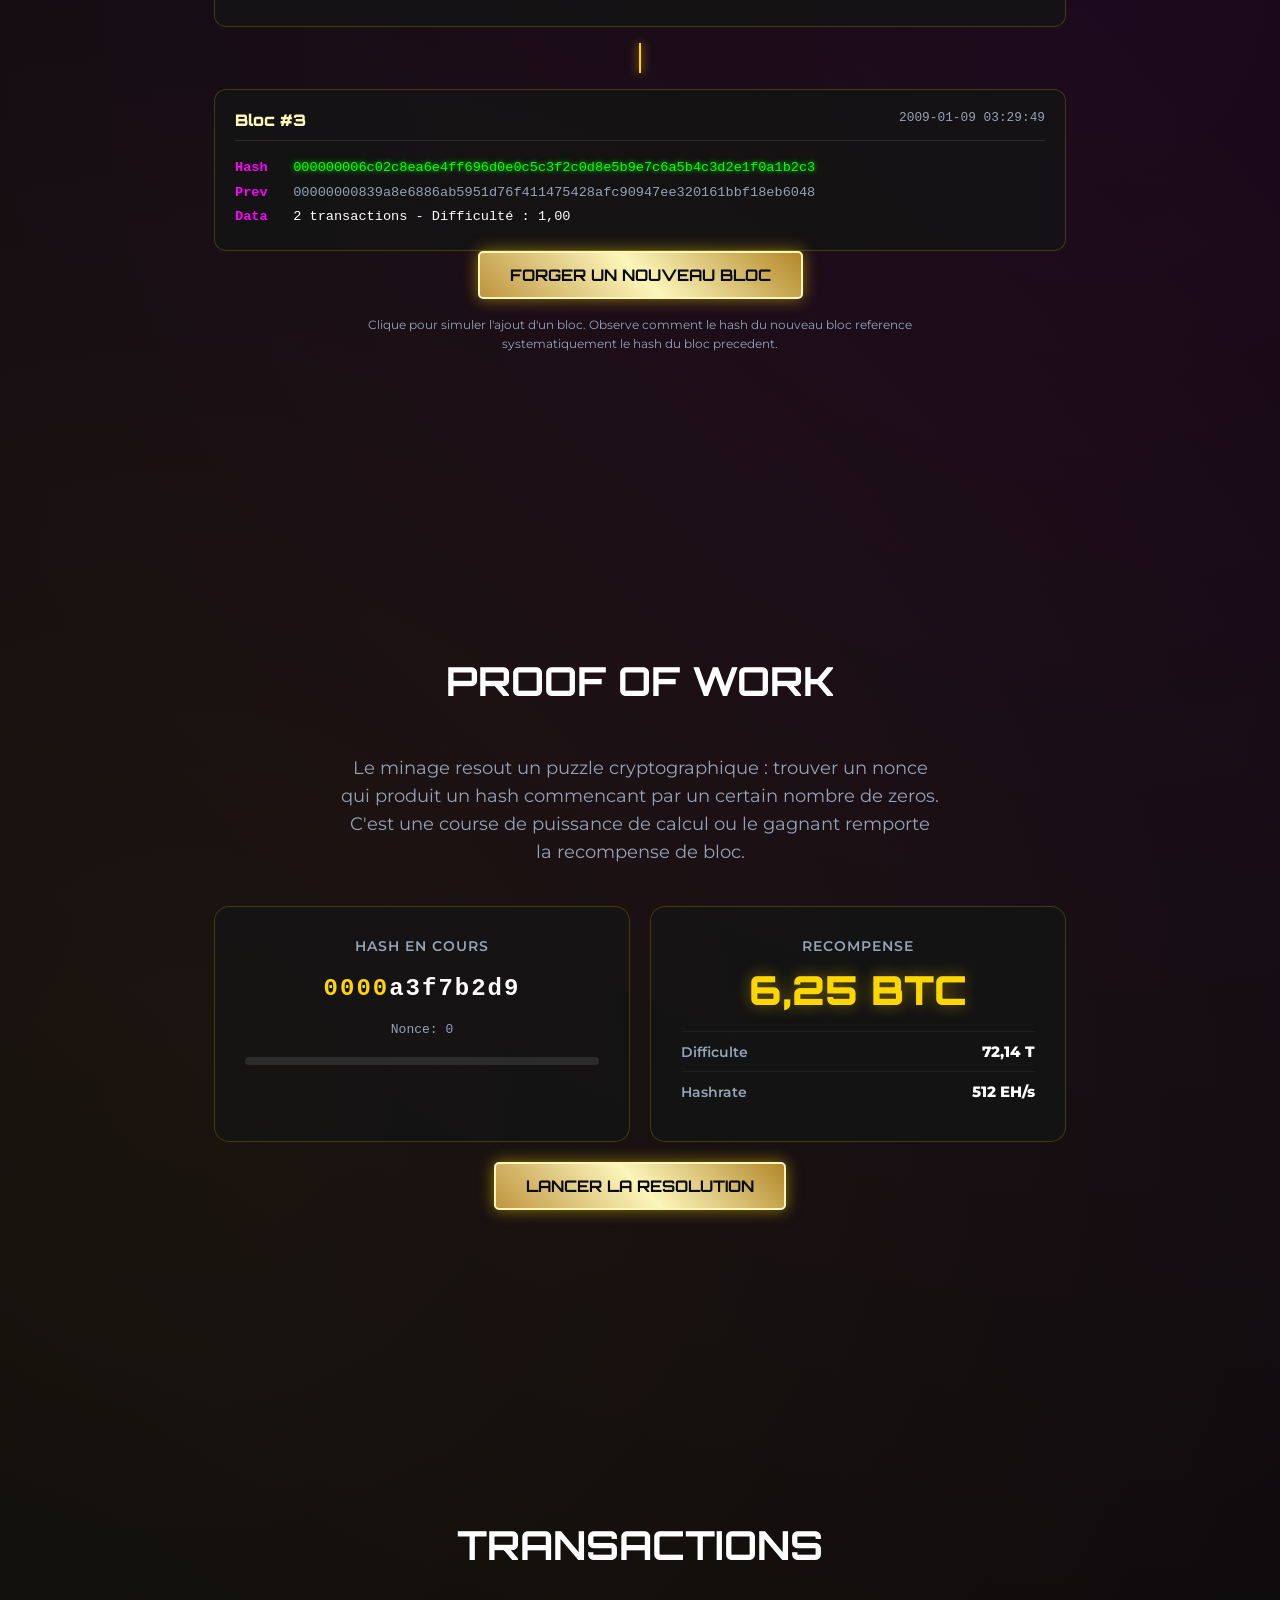
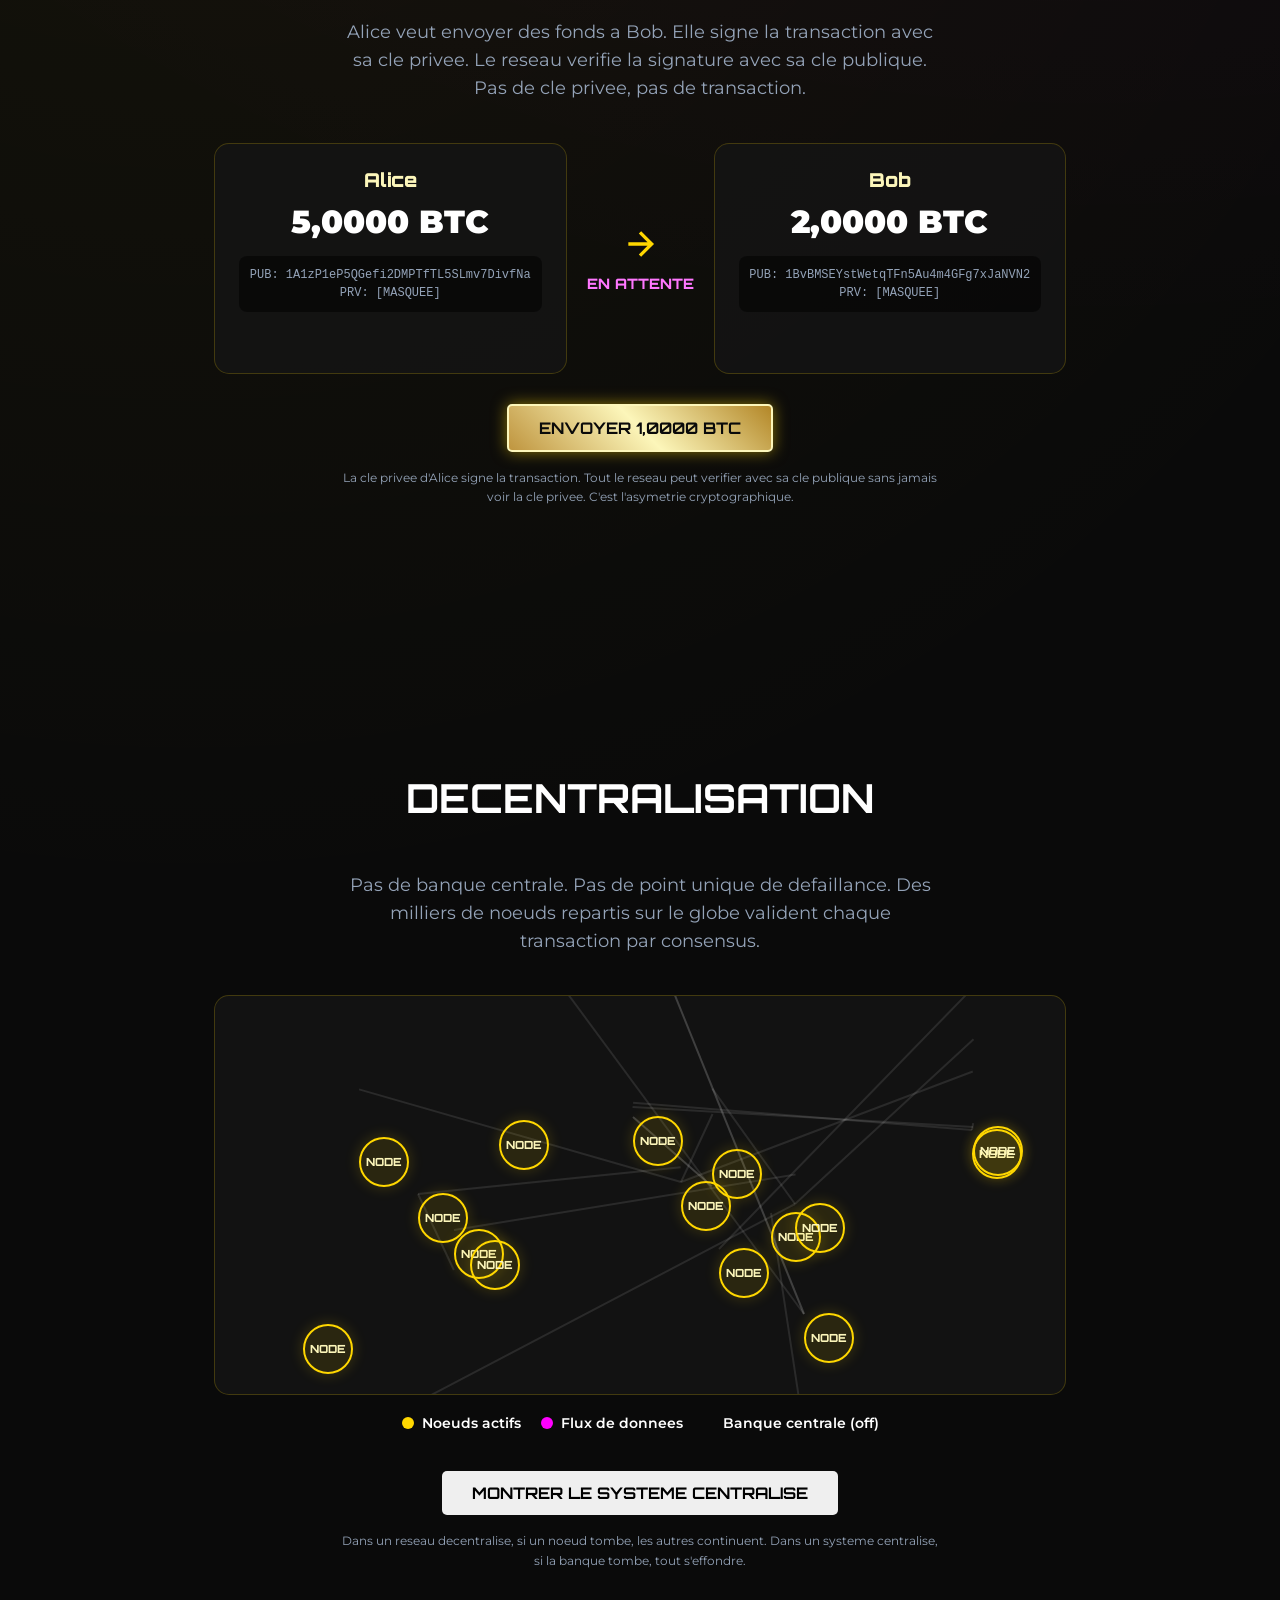
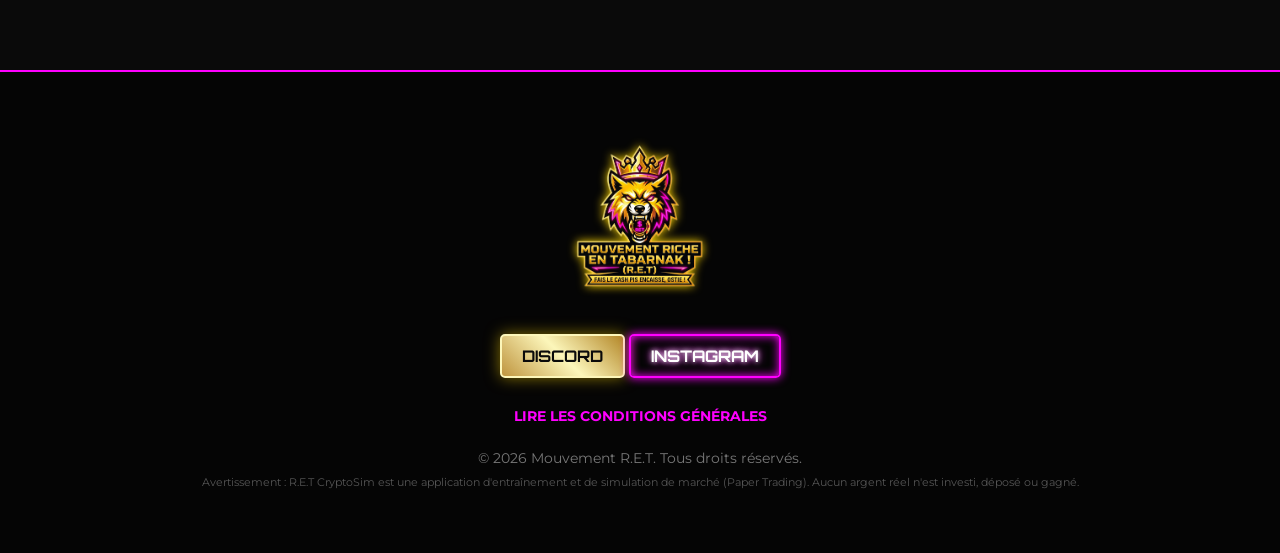
==== commit b002d0aa: "Add files via upload" ====
--- a/academy.html
+++ b/academy.html
@@ -297,7 +297,7 @@
                 <a href="Crypto-Trésoreries-Entreprises.html">Trésorerie d'Entreprise</a>
             </div>
         </div>
-        <a href="analytics.html" class="nav-link">Stats Live</a>
+        <a href="https://ret-mouvement.web.app/" class="nav-link">Stats Live</a>
     </div>
 </nav>
 
--- a/theme.css
+++ b/theme.css
@@ -831,6 +831,18 @@
     display: inline-block;
 }
 
+/* Invisible bridge to prevent dropdown from closing prematurely when moving mouse */
+.dropdown::after {
+    content: '';
+    position: absolute;
+    top: 100%;
+    left: 0;
+    right: 0;
+    height: 12px;
+    background: transparent;
+    z-index: 1999;
+}
+
 .dropdown-btn {
     display: flex;
     align-items: center;
@@ -861,7 +873,7 @@
     display: block;
     opacity: 1;
     visibility: visible;
-    transform: translateX(-50%) translateY(5px);
+    transform: translateX(-50%) translateY(2px);
 }
 
 .dropdown-content a {
